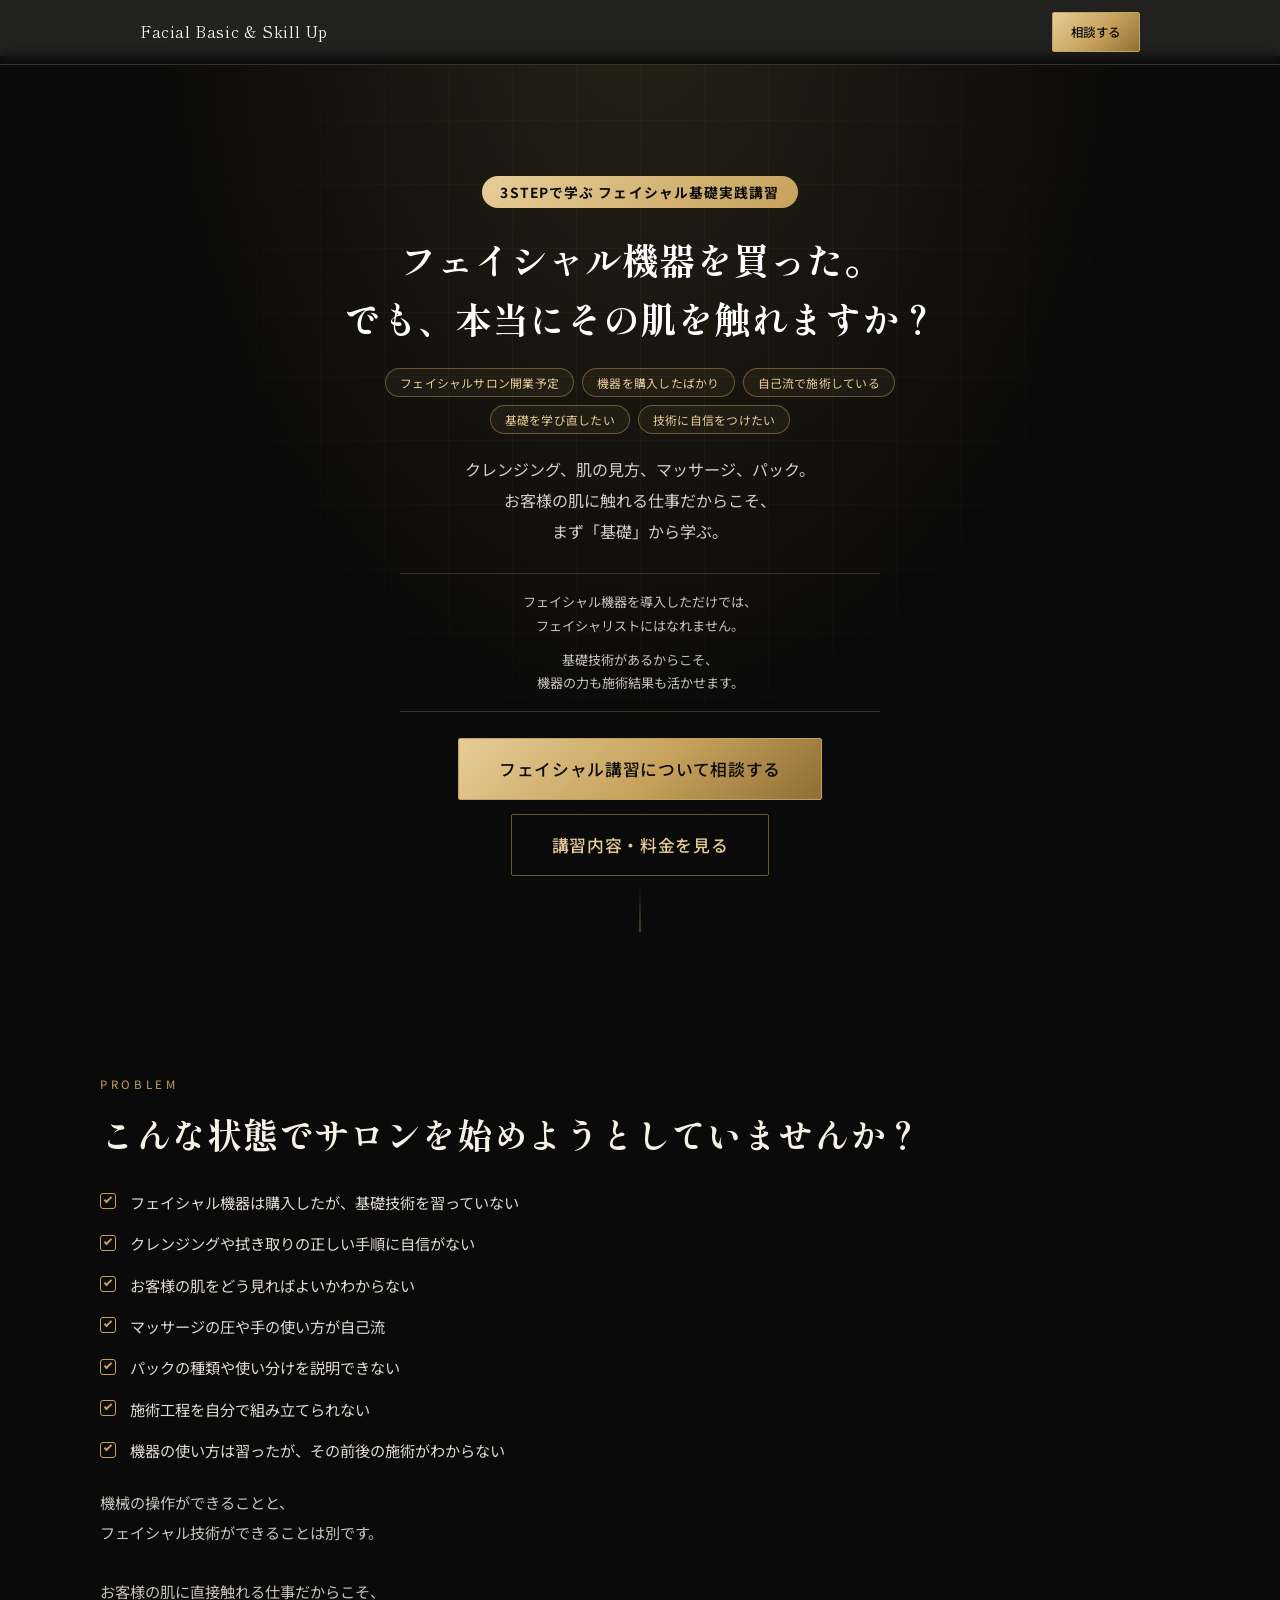
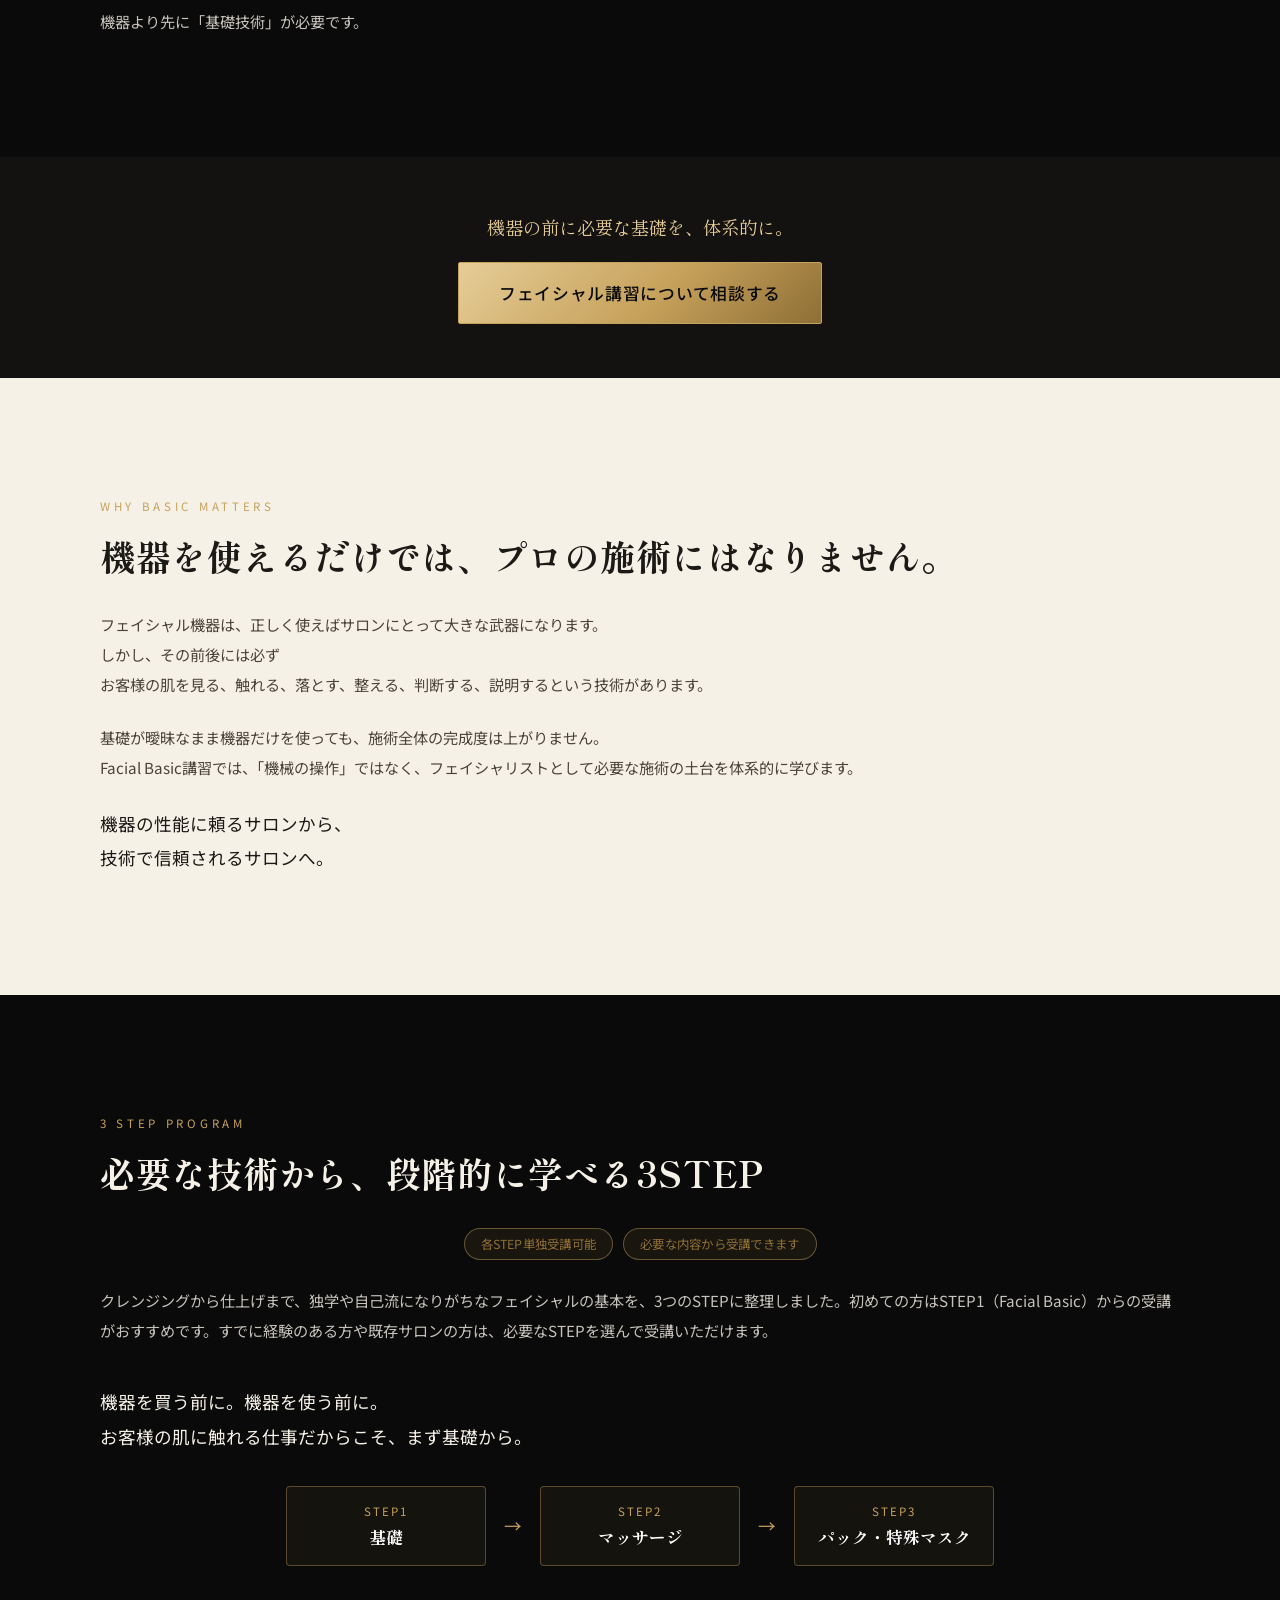
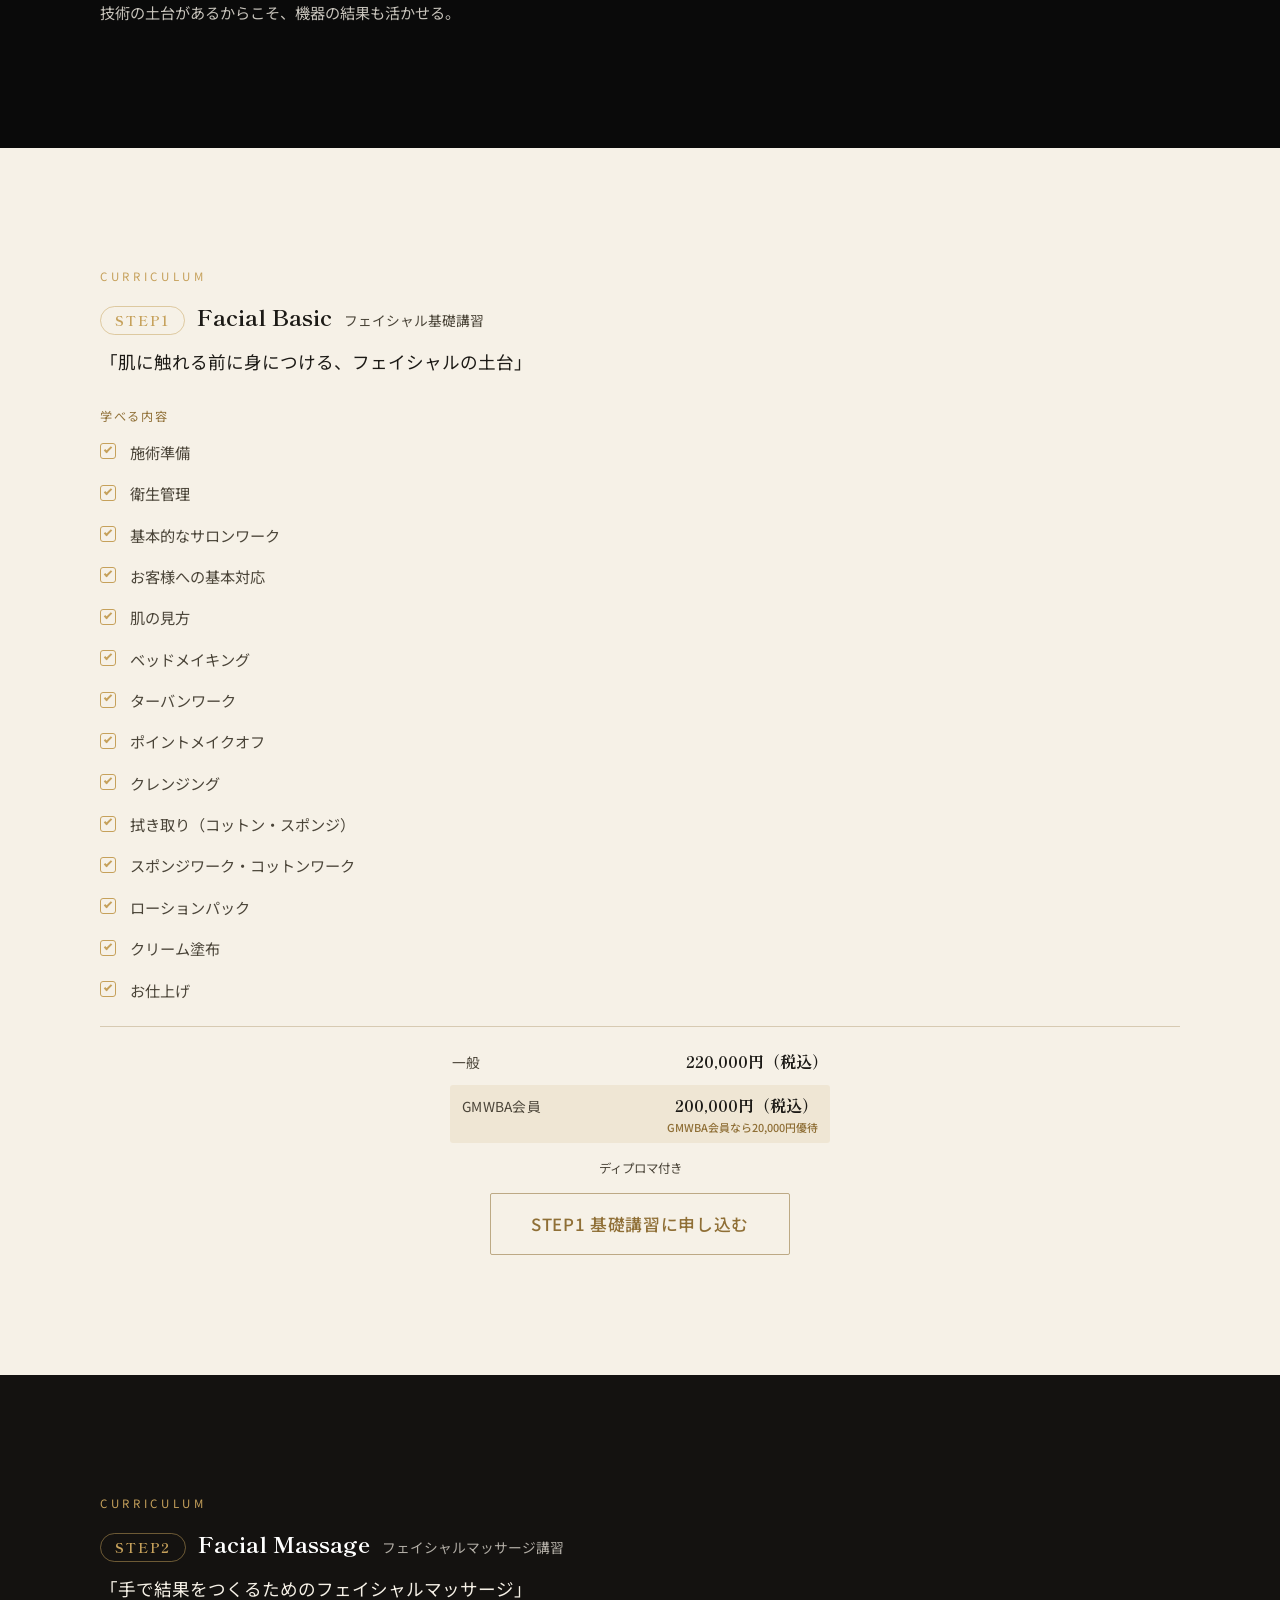
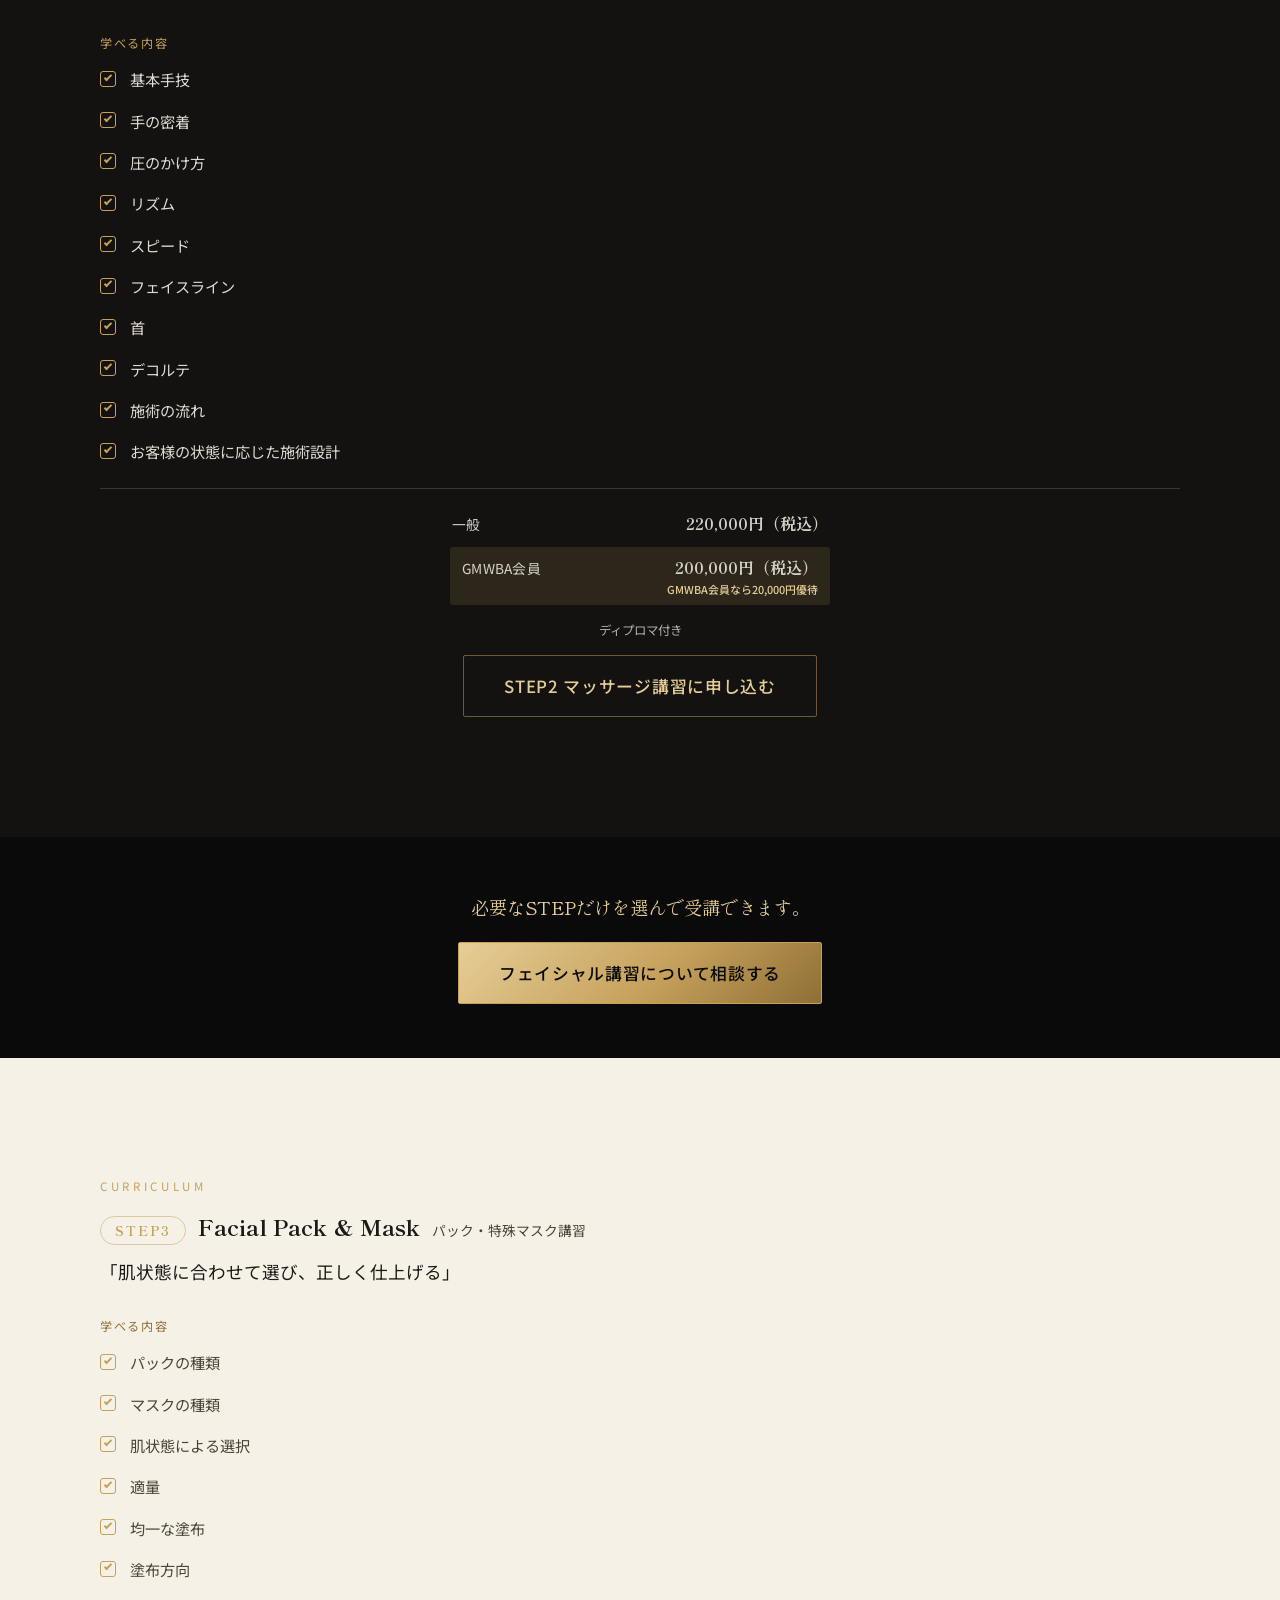
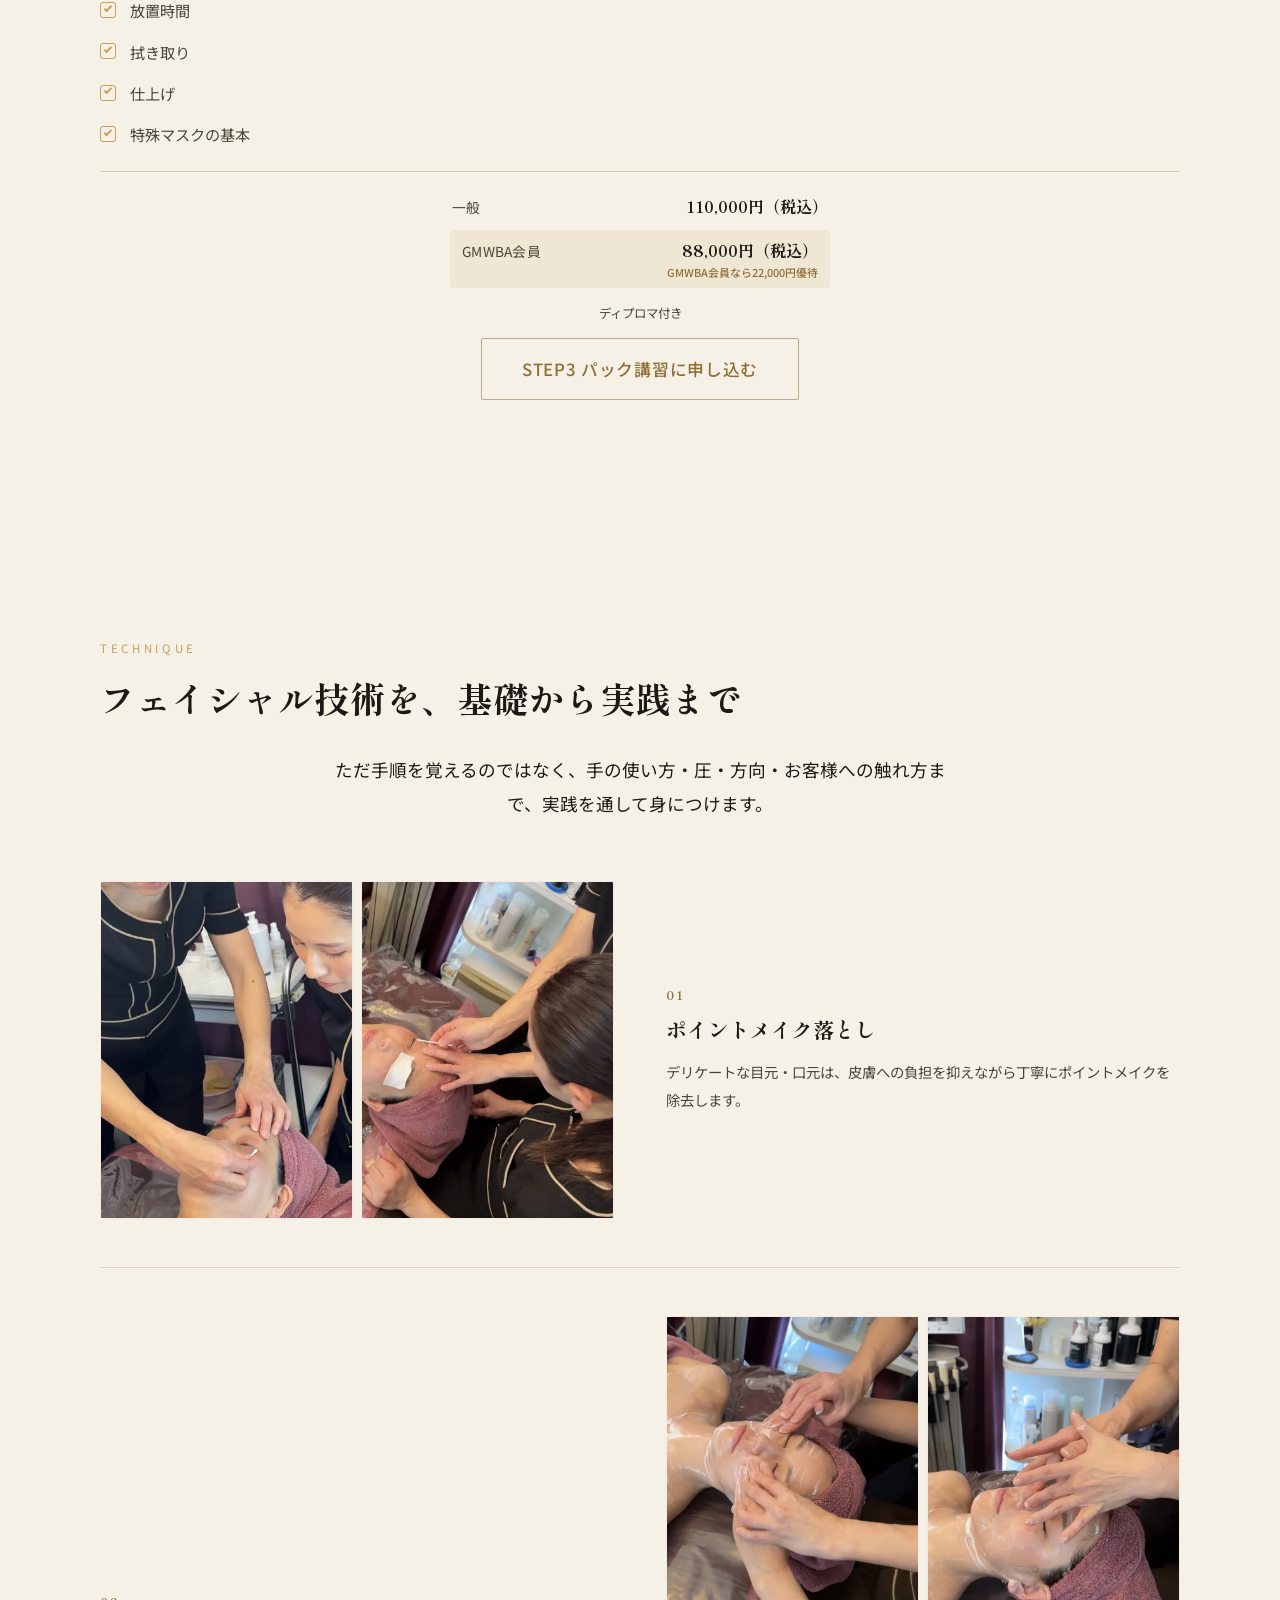
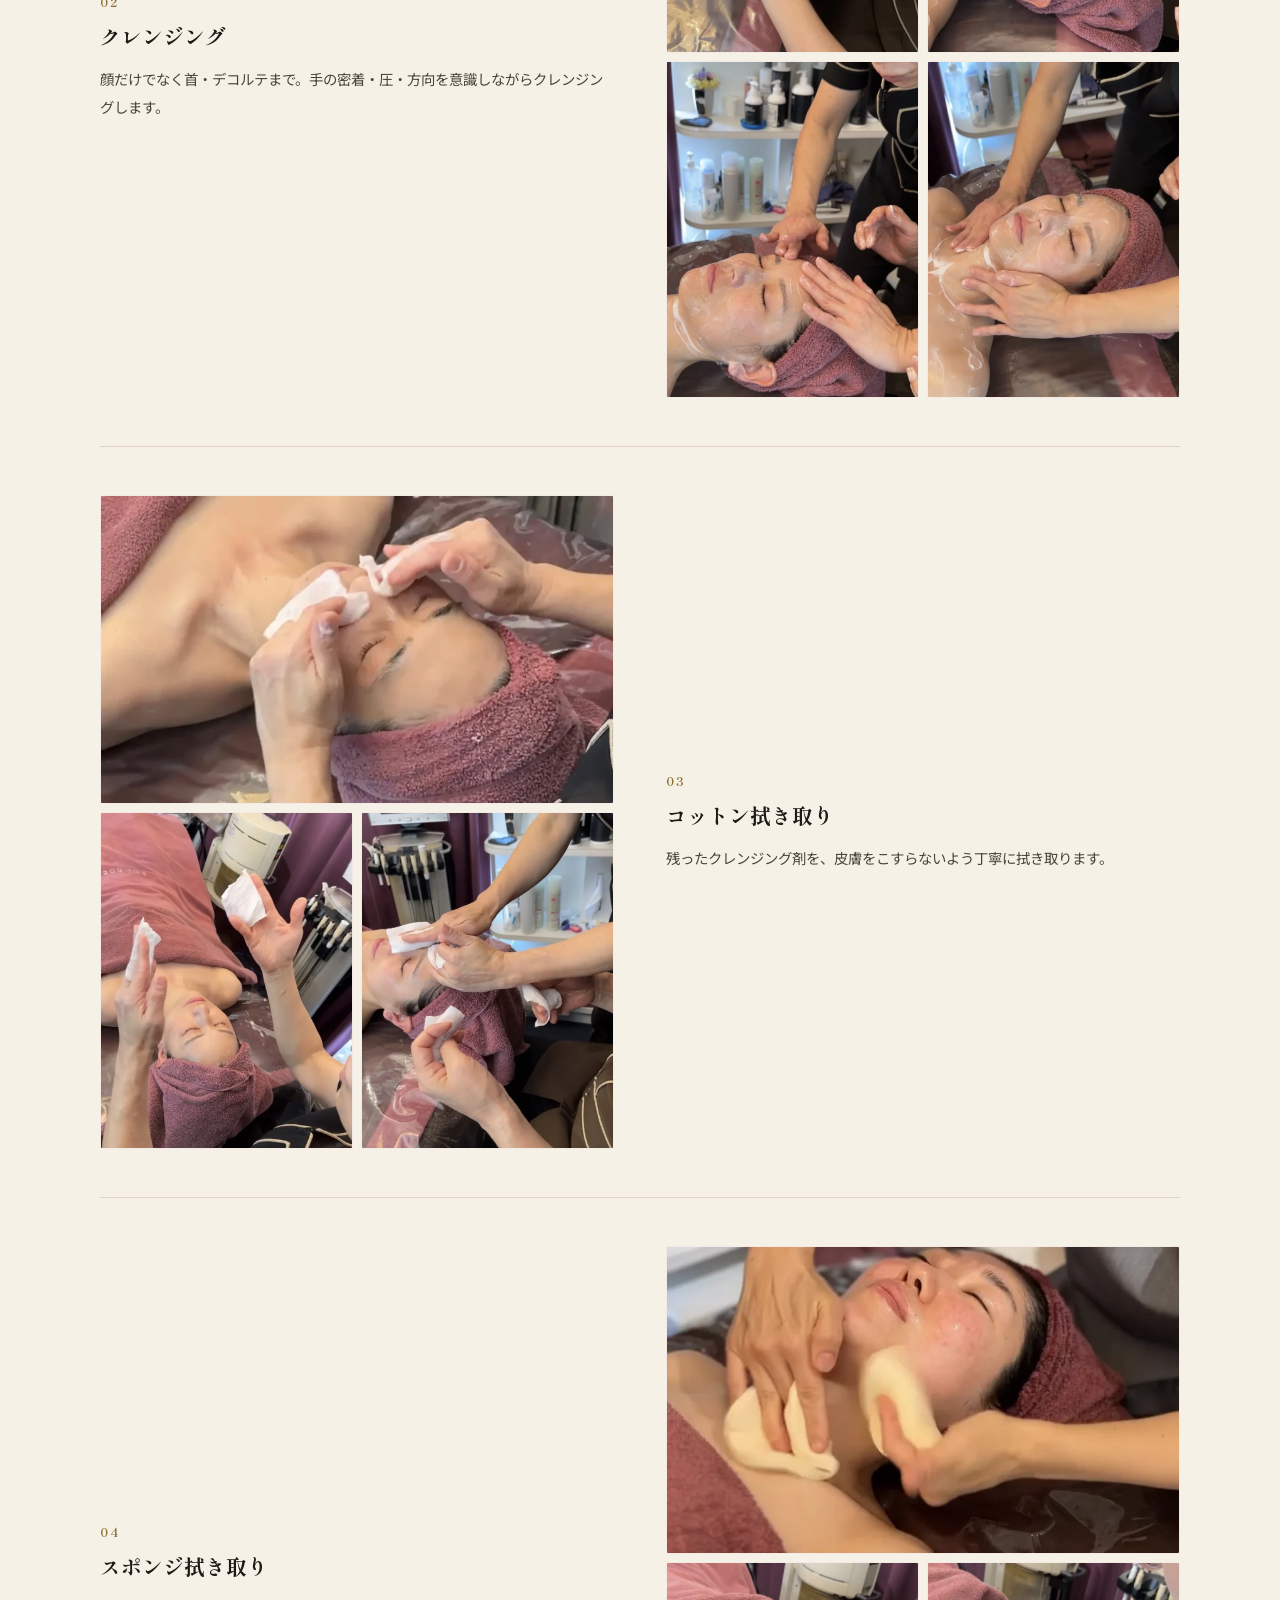
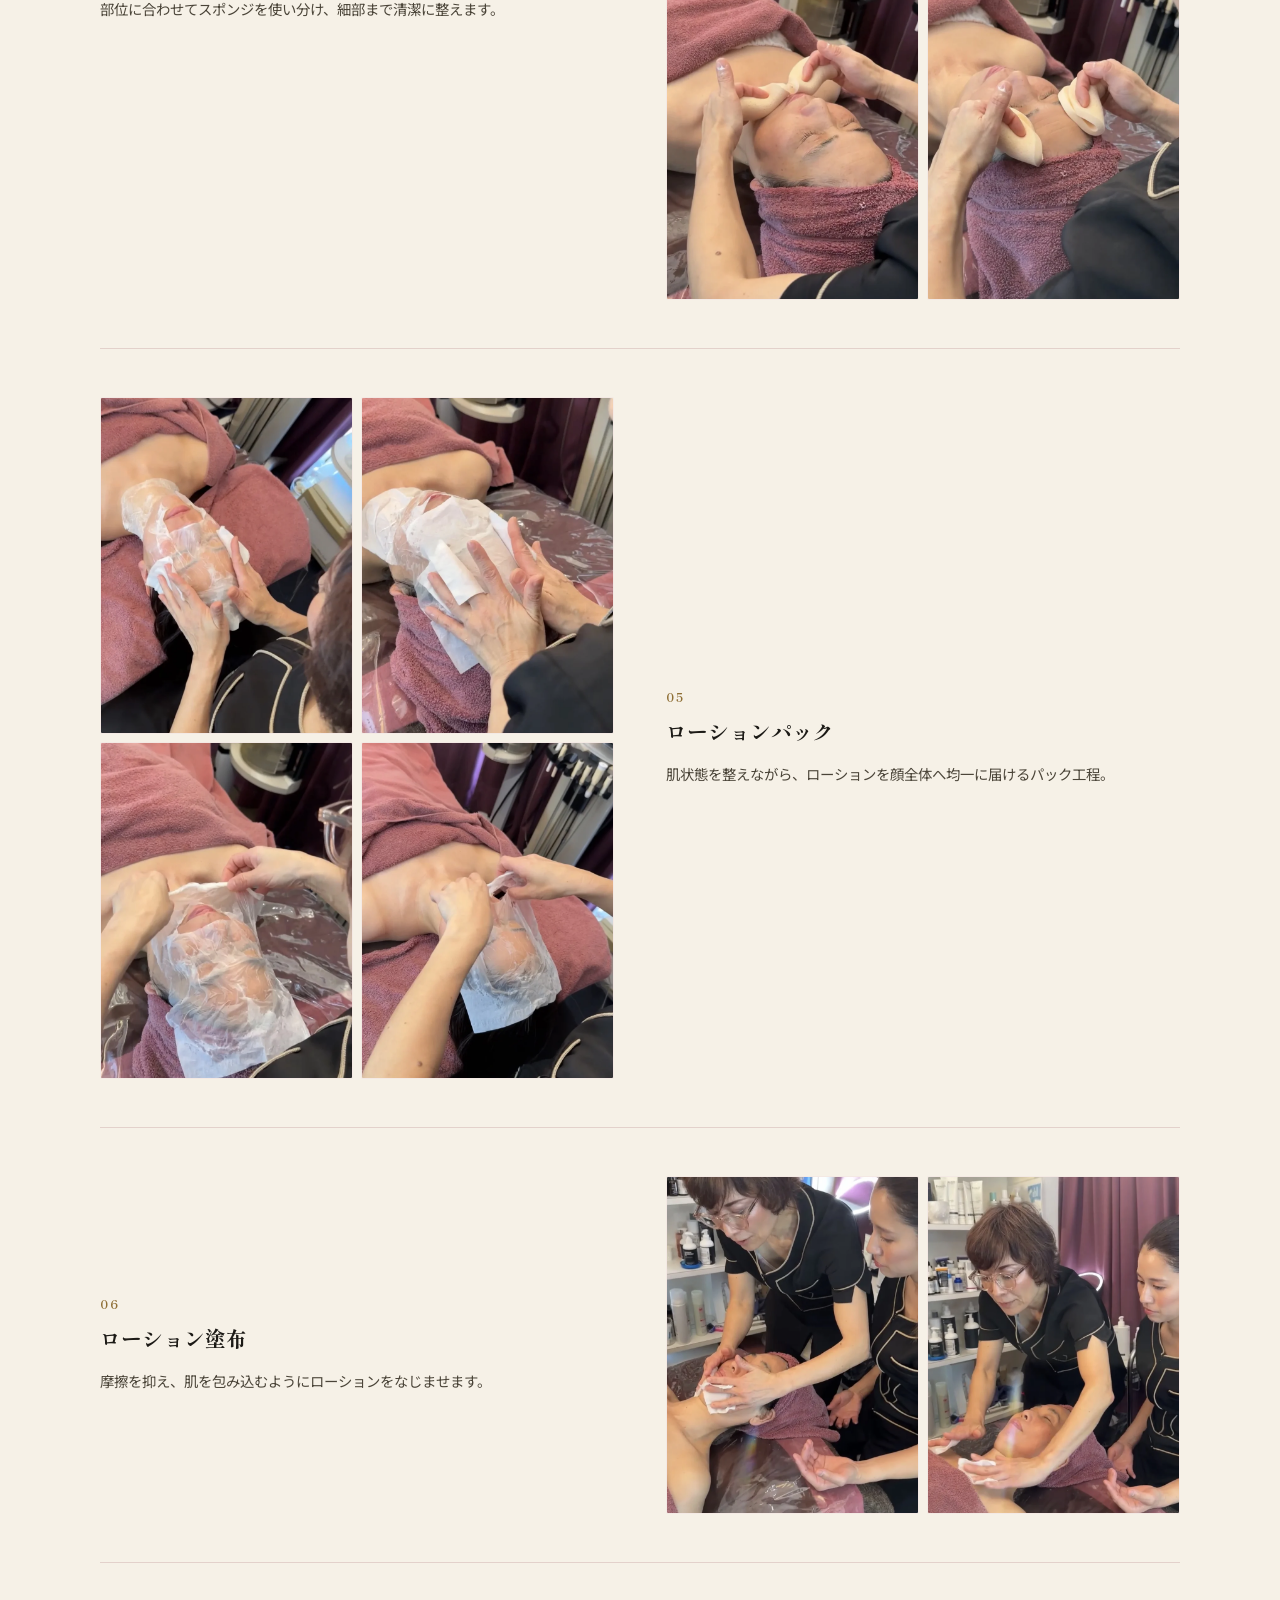
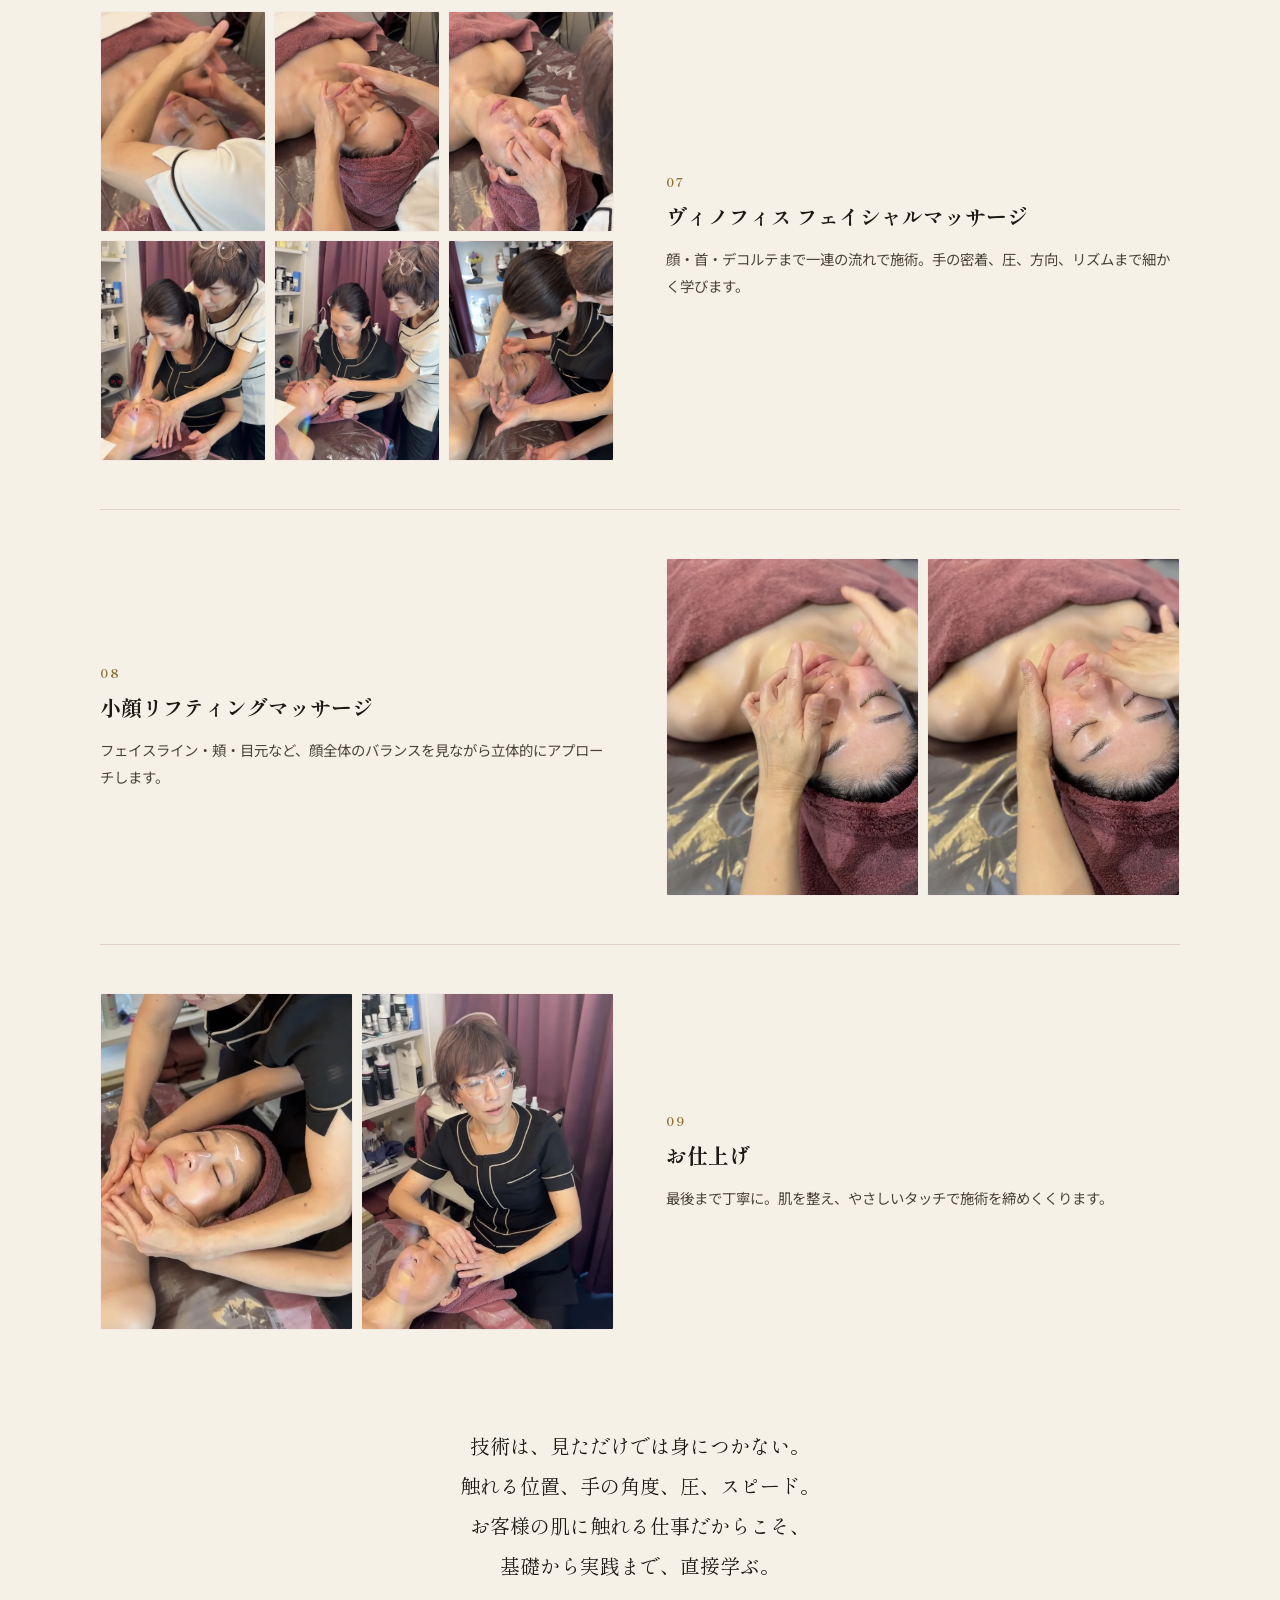
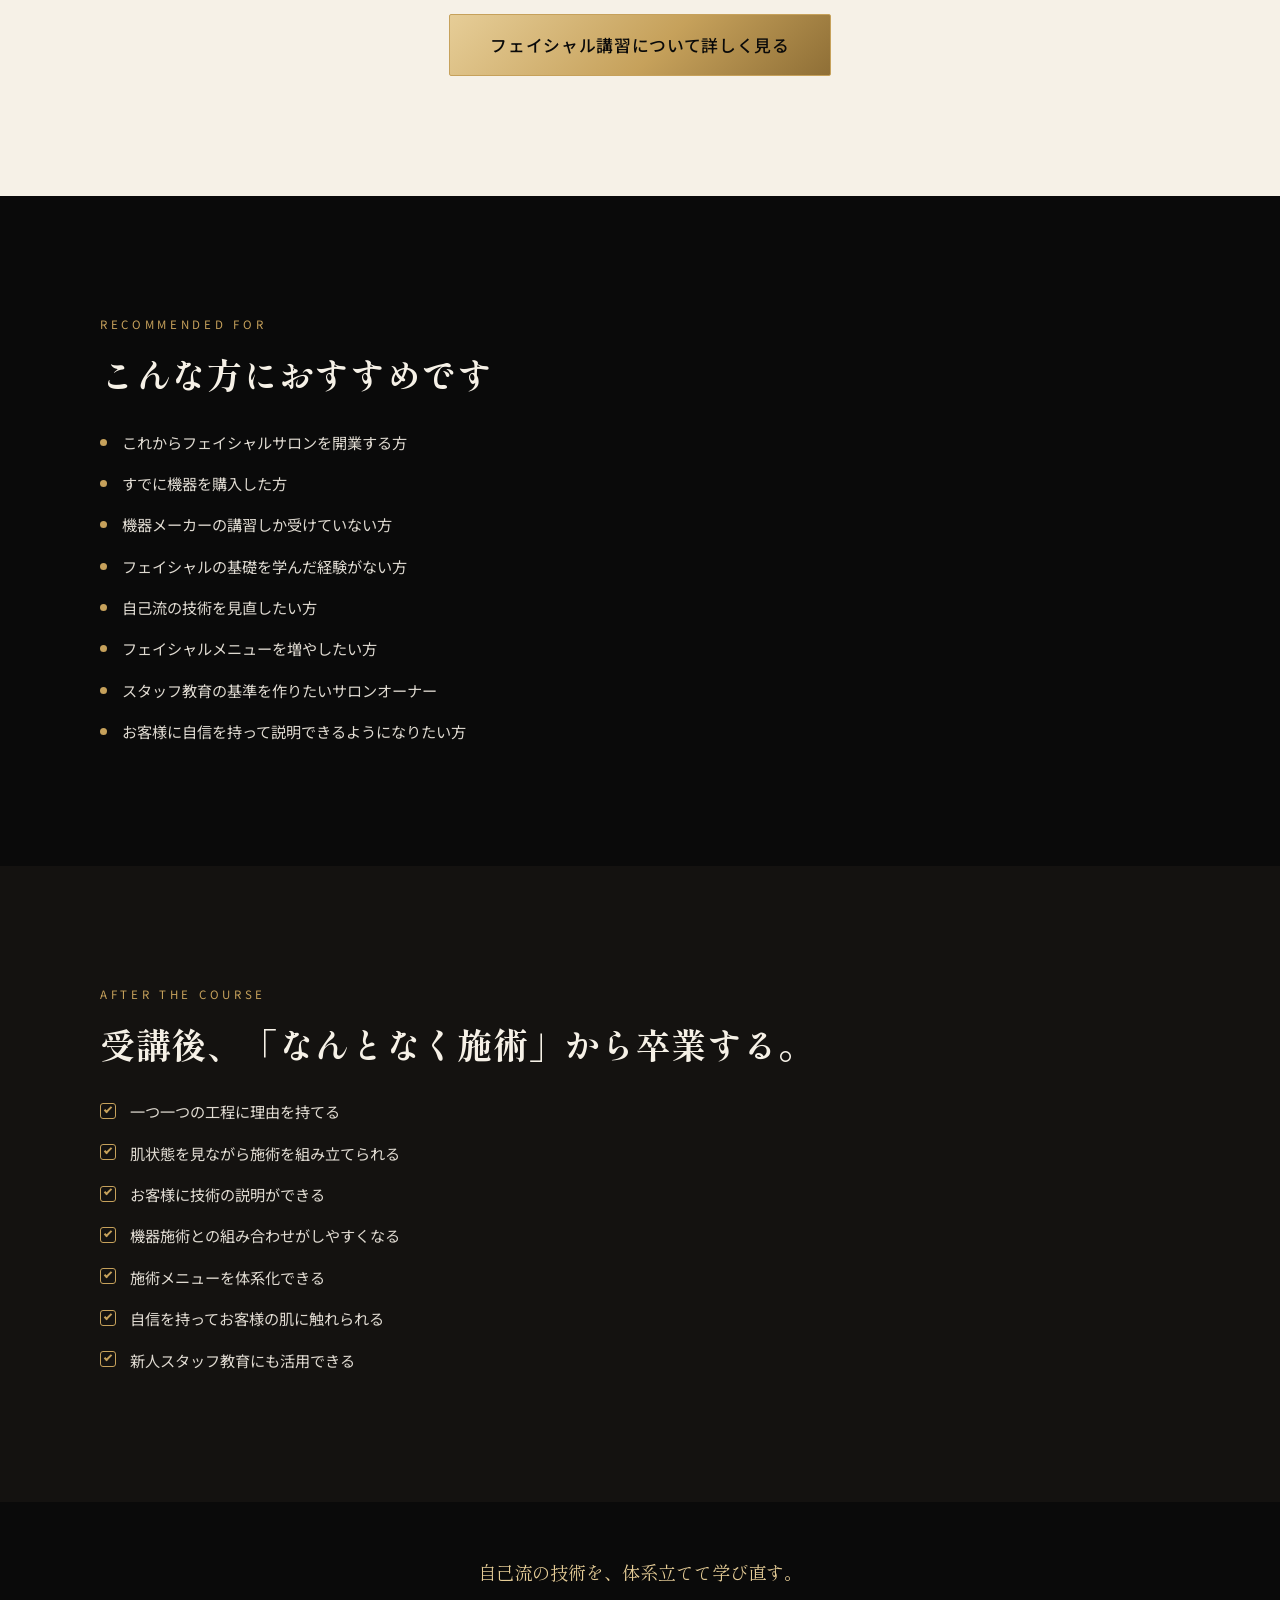
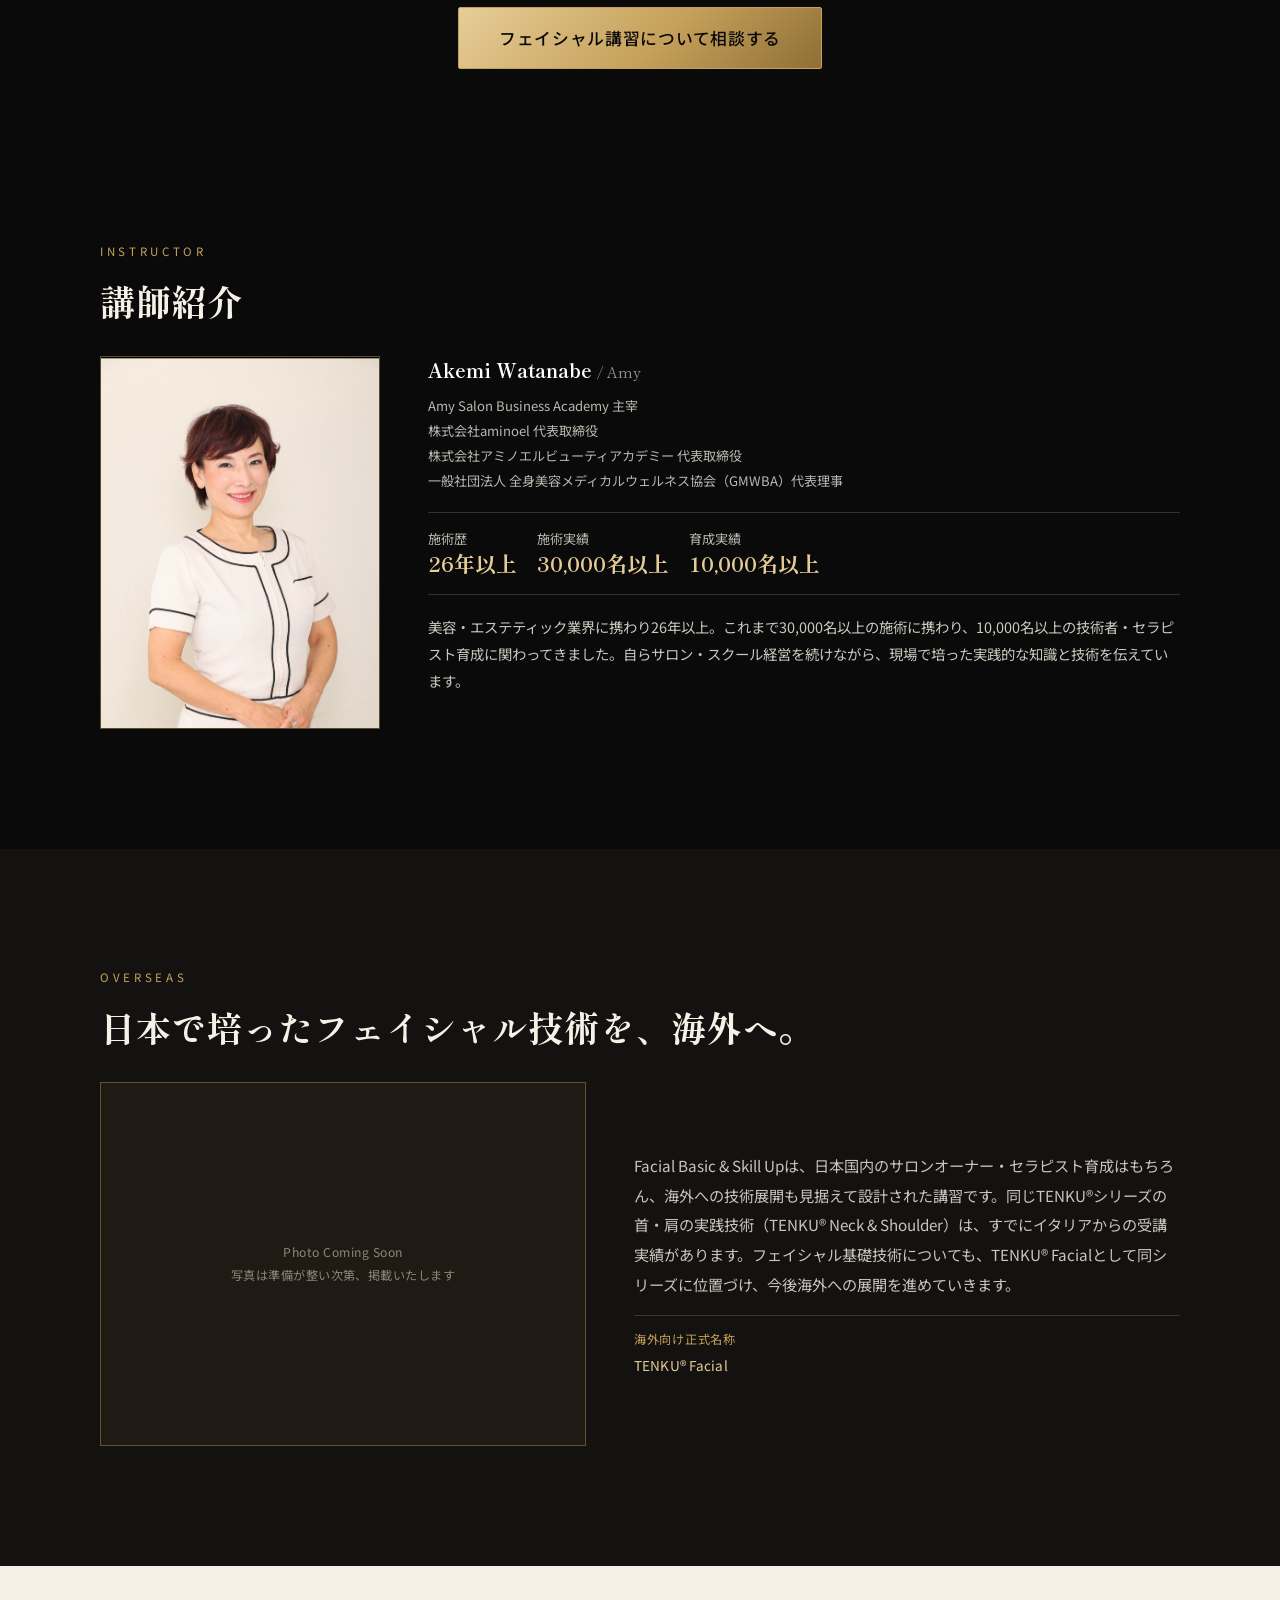
==== index.html @ 9b06c3f6 "「09 お仕上げ」の画像2枚を差し替え - 左画像(01): IMG_1947.jpg（両手で頬を包み込む仕上げの手技） - 右画像(02): IMG_1958 2.jpg（講師が仕上げの手技を説明し" ====
<!DOCTYPE html>
<html lang="ja">
<head>
<meta charset="UTF-8">
<meta name="viewport" content="width=device-width, initial-scale=1.0">
<title>Facial Basic & Skill Up｜フェイシャル基礎・スキルアップ講習</title>
<meta name="description" content="フェイシャル機器を買った。でも、本当にその肌を触れますか？クレンジング・肌の見方・マッサージ・パックなど、フェイシャル施術の基礎をSTEP1〜STEP3で体系的に学ぶ実践講習です。">
<meta name="robots" content="index,follow">
<link rel="canonical" href="https://example.com/">

<link rel="icon" href="favicon.svg" type="image/svg+xml">

<link rel="preconnect" href="https://fonts.googleapis.com">
<link rel="preconnect" href="https://fonts.gstatic.com" crossorigin>
<link href="https://fonts.googleapis.com/css2?family=Shippori+Mincho:wght@500;700&family=Noto+Sans+JP:wght@300;400;500;700&display=swap" rel="stylesheet">

<link rel="stylesheet" href="css/style.css">
</head>
<body>

<a class="skip-link" href="#main">本文へスキップ</a>

<header class="site-header" id="site-header">
  <div class="site-header__inner">
    <a href="#top" class="site-header__logo">Facial Basic &amp; Skill Up</a>
    <a href="#" class="btn btn--small btn--gold js-cta-consult site-header__cta">相談する</a>
  </div>
</header>

<main id="main">

  <!-- 1. ファーストビュー -->
  <section class="hero" id="top" aria-label="ファーストビュー">
    <div class="hero__inner">
      <p class="hero__badge">3STEPで学ぶ フェイシャル基礎実践講習</p>

      <h1 class="hero__title">
        フェイシャル機器を買った。<br>
        でも、本当にその肌を触れますか？
      </h1>

      <div class="hero__tags" aria-label="対象">
        <span class="hero__tag">フェイシャルサロン開業予定</span>
        <span class="hero__tag">機器を購入したばかり</span>
        <span class="hero__tag">自己流で施術している</span>
        <span class="hero__tag">基礎を学び直したい</span>
        <span class="hero__tag">技術に自信をつけたい</span>
      </div>

      <p class="hero__lead">
        クレンジング、肌の見方、マッサージ、パック。<br>
        お客様の肌に触れる仕事だからこそ、<br>
        まず「基礎」から学ぶ。
      </p>

      <div class="hero__supplement">
        <p>フェイシャル機器を導入しただけでは、<br>フェイシャリストにはなれません。</p>
        <p>基礎技術があるからこそ、<br>機器の力も施術結果も活かせます。</p>
      </div>

      <div class="hero__cta-group">
        <a href="#" class="btn btn--gold btn--large js-cta-consult">フェイシャル講習について相談する</a>
        <a href="#about-title" class="btn btn--outline-ivory btn--large">講習内容・料金を見る</a>
      </div>
    </div>
    <div class="hero__scroll" aria-hidden="true"></div>
  </section>

  <!-- 2. こんなお悩みありませんか？ -->
  <section class="section section--dark" aria-labelledby="problem-title">
    <div class="section__inner">
      <p class="section__eyebrow">PROBLEM</p>
      <h2 class="section__title" id="problem-title">こんな状態で<br class="sp-only">サロンを始めようとしていませんか？</h2>
      <ul class="check-list">
        <li>フェイシャル機器は購入したが、基礎技術を習っていない</li>
        <li>クレンジングや拭き取りの正しい手順に自信がない</li>
        <li>お客様の肌をどう見ればよいかわからない</li>
        <li>マッサージの圧や手の使い方が自己流</li>
        <li>パックの種類や使い分けを説明できない</li>
        <li>施術工程を自分で組み立てられない</li>
        <li>機器の使い方は習ったが、その前後の施術がわからない</li>
      </ul>
      <p class="section__text" style="margin:24px 0 0;">
        機械の操作ができることと、<br>
        フェイシャル技術ができることは別です。<br><br>
        お客様の肌に直接触れる仕事だからこそ、<br>
        機器より先に「基礎技術」が必要です。
      </p>
    </div>
  </section>

  <!-- 中間CTA A -->
  <section class="section section--dark-2 section--compact" aria-label="相談のご案内">
    <div class="section__inner mid-cta">
      <p class="mid-cta__lead">機器の前に必要な基礎を、体系的に。</p>
      <a href="#" class="btn btn--gold btn--large js-cta-consult">フェイシャル講習について相談する</a>
    </div>
  </section>

  <!-- 3. なぜ"機器だけ"では足りないのか -->
  <section class="section section--ivory" aria-labelledby="why-title">
    <div class="section__inner">
      <p class="section__eyebrow">WHY BASIC MATTERS</p>
      <h2 class="section__title" id="why-title">機器を使えるだけでは、<br class="sp-only">プロの施術にはなりません。</h2>
      <p class="section__text">
        フェイシャル機器は、正しく使えばサロンにとって大きな武器になります。<br>
        しかし、その前後には必ず<br>
        お客様の肌を見る、触れる、落とす、整える、判断する、説明するという技術があります。
      </p>
      <p class="section__text">
        基礎が曖昧なまま機器だけを使っても、施術全体の完成度は上がりません。<br>
        Facial Basic講習では、「機械の操作」ではなく、フェイシャリストとして必要な施術の土台を体系的に学びます。
      </p>
      <p class="section__lead" style="margin:24px 0 0;">
        機器の性能に頼るサロンから、<br>
        技術で信頼されるサロンへ。
      </p>
    </div>
  </section>

  <!-- 4. Facial Basic & Skill Upとは -->
  <section class="section section--dark" aria-labelledby="about-title">
    <div class="section__inner">
      <p class="section__eyebrow">3 STEP PROGRAM</p>
      <h2 class="section__title" id="about-title">必要な技術から、<br class="sp-only">段階的に学べる3STEP</h2>

      <div class="price-notice">
        <span class="price-notice__badge">各STEP単独受講可能</span>
        <span class="price-notice__badge">必要な内容から受講できます</span>
      </div>

      <p class="section__text">
        クレンジングから仕上げまで、独学や自己流になりがちなフェイシャルの基本を、3つのSTEPに整理しました。初めての方はSTEP1（Facial Basic）からの受講がおすすめです。すでに経験のある方や既存サロンの方は、必要なSTEPを選んで受講いただけます。
      </p>

      <p class="section__lead" style="margin-top:40px;">
        機器を買う前に。機器を使う前に。<br>
        お客様の肌に触れる仕事だからこそ、まず基礎から。
      </p>

      <div class="step-flow" aria-label="STEP1からSTEP3までの流れ">
        <div class="step-flow__node">
          <span class="step-flow__num">STEP1</span>
          <span class="step-flow__label">基礎</span>
        </div>
        <span class="step-flow__arrow" aria-hidden="true"></span>
        <div class="step-flow__node">
          <span class="step-flow__num">STEP2</span>
          <span class="step-flow__label">マッサージ</span>
        </div>
        <span class="step-flow__arrow" aria-hidden="true"></span>
        <div class="step-flow__node">
          <span class="step-flow__num">STEP3</span>
          <span class="step-flow__label">パック・特殊マスク</span>
        </div>
      </div>

      <p class="section__text" style="margin:0;">
        技術の土台があるからこそ、機器の結果も活かせる。
      </p>
    </div>
  </section>

  <!-- 5. STEP1 基礎講習 -->
  <section class="section section--ivory" aria-labelledby="step1-title">
    <div class="section__inner">
      <p class="section__eyebrow">CURRICULUM</p>
      <div class="step-head">
        <span class="step-head__num">STEP1</span>
        <span class="step-head__name-en" id="step1-title" style="color:var(--color-ink);">Facial Basic</span>
        <span class="step-head__name-ja" style="color:var(--color-ink-soft);">フェイシャル基礎講習</span>
      </div>
      <p class="section__lead">「肌に触れる前に身につける、フェイシャルの土台」</p>

      <div class="step-outcomes">
        <p class="step-outcomes__label">学べる内容</p>
        <ul class="check-list" style="color:var(--color-ink-soft);">
          <li>施術準備</li>
          <li>衛生管理</li>
          <li>基本的なサロンワーク</li>
          <li>お客様への基本対応</li>
          <li>肌の見方</li>
          <li>ベッドメイキング</li>
          <li>ターバンワーク</li>
          <li>ポイントメイクオフ</li>
          <li>クレンジング</li>
          <li>拭き取り（コットン・スポンジ）</li>
          <li>スポンジワーク・コットンワーク</li>
          <li>ローションパック</li>
          <li>クリーム塗布</li>
          <li>お仕上げ</li>
        </ul>
      </div>

      <div class="step-note">
        <div class="step-note__price-block">
          <div class="step-note__price-row">
            <span class="step-note__price-label">一般</span>
            <span class="step-note__price-value">220,000円（税込）</span>
          </div>
          <div class="step-note__price-row step-note__price-row--highlight">
            <span class="step-note__price-label">GMWBA会員</span>
            <span class="step-note__price-value">200,000円（税込）<span class="step-note__price-diff">GMWBA会員なら20,000円優待</span></span>
          </div>
        </div>
        <p class="step-note__meta">ディプロマ付き</p>
        <a href="#" class="btn btn--outline-gold btn--large js-cta-step1">STEP1 基礎講習に申し込む</a>
      </div>
    </div>
  </section>

  <!-- 6. STEP2 フェイシャルマッサージ -->
  <section class="section section--dark-2" aria-labelledby="step2-title">
    <div class="section__inner">
      <p class="section__eyebrow">CURRICULUM</p>
      <div class="step-head">
        <span class="step-head__num">STEP2</span>
        <span class="step-head__name-en" id="step2-title">Facial Massage</span>
        <span class="step-head__name-ja">フェイシャルマッサージ講習</span>
      </div>
      <p class="section__lead">「手で結果をつくるためのフェイシャルマッサージ」</p>

      <div class="step-outcomes">
        <p class="step-outcomes__label">学べる内容</p>
        <ul class="check-list">
          <li>基本手技</li>
          <li>手の密着</li>
          <li>圧のかけ方</li>
          <li>リズム</li>
          <li>スピード</li>
          <li>フェイスライン</li>
          <li>首</li>
          <li>デコルテ</li>
          <li>施術の流れ</li>
          <li>お客様の状態に応じた施術設計</li>
        </ul>
      </div>

      <div class="step-note">
        <div class="step-note__price-block">
          <div class="step-note__price-row">
            <span class="step-note__price-label">一般</span>
            <span class="step-note__price-value">220,000円（税込）</span>
          </div>
          <div class="step-note__price-row step-note__price-row--highlight">
            <span class="step-note__price-label">GMWBA会員</span>
            <span class="step-note__price-value">200,000円（税込）<span class="step-note__price-diff">GMWBA会員なら20,000円優待</span></span>
          </div>
        </div>
        <p class="step-note__meta">ディプロマ付き</p>
        <a href="#" class="btn btn--outline-ivory btn--large js-cta-step2">STEP2 マッサージ講習に申し込む</a>
      </div>
    </div>
  </section>

  <!-- 中間CTA B -->
  <section class="section section--dark section--compact" aria-label="相談のご案内">
    <div class="section__inner mid-cta">
      <p class="mid-cta__lead">必要なSTEPだけを選んで受講できます。</p>
      <a href="#" class="btn btn--gold btn--large js-cta-consult">フェイシャル講習について相談する</a>
    </div>
  </section>

  <!-- 7. STEP3 パック・特殊マスク -->
  <section class="section section--ivory" aria-labelledby="step3-title">
    <div class="section__inner">
      <p class="section__eyebrow">CURRICULUM</p>
      <div class="step-head">
        <span class="step-head__num">STEP3</span>
        <span class="step-head__name-en" id="step3-title" style="color:var(--color-ink);">Facial Pack &amp; Mask</span>
        <span class="step-head__name-ja" style="color:var(--color-ink-soft);">パック・特殊マスク講習</span>
      </div>
      <p class="section__lead">「肌状態に合わせて選び、正しく仕上げる」</p>

      <div class="step-outcomes">
        <p class="step-outcomes__label">学べる内容</p>
        <ul class="check-list" style="color:var(--color-ink-soft);">
          <li>パックの種類</li>
          <li>マスクの種類</li>
          <li>肌状態による選択</li>
          <li>適量</li>
          <li>均一な塗布</li>
          <li>塗布方向</li>
          <li>放置時間</li>
          <li>拭き取り</li>
          <li>仕上げ</li>
          <li>特殊マスクの基本</li>
        </ul>
      </div>

      <div class="step-note">
        <div class="step-note__price-block">
          <div class="step-note__price-row">
            <span class="step-note__price-label">一般</span>
            <span class="step-note__price-value">110,000円（税込）</span>
          </div>
          <div class="step-note__price-row step-note__price-row--highlight">
            <span class="step-note__price-label">GMWBA会員</span>
            <span class="step-note__price-value">88,000円（税込）<span class="step-note__price-diff">GMWBA会員なら22,000円優待</span></span>
          </div>
        </div>
        <p class="step-note__meta">ディプロマ付き</p>
        <a href="#" class="btn btn--outline-gold btn--large js-cta-step3">STEP3 パック講習に申し込む</a>
      </div>
    </div>
  </section>

  <!-- 施術工程・技術内容 -->
  <section class="section section--ivory process-section" aria-labelledby="process-title">
    <div class="section__inner">
      <p class="section__eyebrow">TECHNIQUE</p>
      <h2 class="section__title" id="process-title">フェイシャル技術を、<br class="sp-only">基礎から実践まで</h2>
      <p class="section__lead process-lead-copy">
        ただ手順を覚えるのではなく、手の使い方・圧・方向・お客様への触れ方まで、実践を通して身につけます。
      </p>

      <div class="process-list">

        <!-- 01 ポイントメイク落とし -->
        <article class="process-step">
          <div class="process-step__media">
            <div class="process-gallery process-gallery--pair">
              <img src="assets/facial/process/facial-01-point-makeup-01.webp" alt="講師が綿棒で目元のポイントメイクを落とす様子を受講生が見学するフェイシャル実技指導" loading="lazy">
              <img src="assets/facial/process/facial-01-point-makeup-02.webp" alt="綿棒でアイメイクを落とすポイントメイクオフの実技" loading="lazy">
            </div>
          </div>
          <div class="process-step__text">
            <p class="process-step__num">01</p>
            <h3 class="process-step__title">ポイントメイク落とし</h3>
            <p class="process-step__desc">デリケートな目元・口元は、皮膚への負担を抑えながら丁寧にポイントメイクを除去します。</p>
          </div>
        </article>

        <!-- 02 クレンジング -->
        <article class="process-step">
          <div class="process-step__media">
            <div class="process-gallery process-gallery--quad">
              <img src="assets/facial/process/facial-02-cleansing-01.webp" alt="クレンジング剤を顔全体になじませる実技の様子" loading="lazy">
              <img src="assets/facial/process/facial-02-cleansing-02.webp" alt="両手で顔を包み込むように行うクレンジングの基本手技" loading="lazy">
              <img src="assets/facial/process/facial-02-cleansing-03.webp" alt="講師がクレンジングの手の動きを指導する様子" loading="lazy">
              <img src="assets/facial/process/facial-02-cleansing-04.webp" alt="クレンジングで肌全体をなじませる実技" loading="lazy">
            </div>
          </div>
          <div class="process-step__text">
            <p class="process-step__num">02</p>
            <h3 class="process-step__title">クレンジング</h3>
            <p class="process-step__desc">顔だけでなく首・デコルテまで。手の密着・圧・方向を意識しながらクレンジングします。</p>
          </div>
        </article>

        <!-- 03 コットン拭き取り -->
        <article class="process-step">
          <div class="process-step__media">
            <div class="process-gallery process-gallery--main">
              <img src="assets/facial/process/facial-03-cotton-wipe-01.webp" alt="コットンで額から鼻筋にかけてクレンジング剤を拭き取る実技" loading="lazy">
              <img src="assets/facial/process/facial-03-cotton-wipe-02.webp" alt="コットンで顔を拭き取るフェイシャル実技" loading="lazy">
              <img src="assets/facial/process/facial-03-cotton-wipe-03.webp" alt="額から鼻筋にかけてコットンで拭き取る様子" loading="lazy">
            </div>
          </div>
          <div class="process-step__text">
            <p class="process-step__num">03</p>
            <h3 class="process-step__title">コットン拭き取り</h3>
            <p class="process-step__desc">残ったクレンジング剤を、皮膚をこすらないよう丁寧に拭き取ります。</p>
          </div>
        </article>

        <!-- 04 スポンジ拭き取り -->
        <article class="process-step">
          <div class="process-step__media">
            <div class="process-gallery process-gallery--main">
              <img src="assets/facial/process/facial-04-sponge-wipe-01.webp" alt="フェイシャルスポンジで首元まで拭き取る実技" loading="lazy">
              <img src="assets/facial/process/facial-04-sponge-wipe-02.webp" alt="フェイシャルスポンジで肌を拭き取る実技講習" loading="lazy">
              <img src="assets/facial/process/facial-04-sponge-wipe-03.webp" alt="両手でスポンジを使い分ける拭き取りの手技" loading="lazy">
            </div>
          </div>
          <div class="process-step__text">
            <p class="process-step__num">04</p>
            <h3 class="process-step__title">スポンジ拭き取り</h3>
            <p class="process-step__desc">部位に合わせてスポンジを使い分け、細部まで清潔に整えます。</p>
          </div>
        </article>

        <!-- 05 ローションパック -->
        <article class="process-step">
          <div class="process-step__media">
            <div class="process-gallery process-gallery--quad">
              <img src="assets/facial/process/facial-05-lotion-pack-01.webp" alt="ローションパックを顔全体に密着させる工程" loading="lazy">
              <img src="assets/facial/process/facial-05-lotion-pack-02.webp" alt="ローションパックの密着を確認する実技" loading="lazy">
              <img src="assets/facial/process/facial-05-lotion-pack-03.webp" alt="ローションパックのシートを広げる工程" loading="lazy">
              <img src="assets/facial/process/facial-05-lotion-pack-04.webp" alt="ローションパックのシートを顔に被せて固定する工程" loading="lazy">
            </div>
          </div>
          <div class="process-step__text">
            <p class="process-step__num">05</p>
            <h3 class="process-step__title">ローションパック</h3>
            <p class="process-step__desc">肌状態を整えながら、ローションを顔全体へ均一に届けるパック工程。</p>
          </div>
        </article>

        <!-- 06 ローション塗布 -->
        <article class="process-step">
          <div class="process-step__media">
            <div class="process-gallery process-gallery--pair">
              <img src="assets/facial/process/facial-06-lotion-application-01.webp" alt="講師がコットンでローションを顔全体に塗布する実技指導" loading="lazy">
              <img src="assets/facial/process/facial-06-lotion-application-02.webp" alt="ローションを顔になじませる塗布の手技" loading="lazy">
            </div>
          </div>
          <div class="process-step__text">
            <p class="process-step__num">06</p>
            <h3 class="process-step__title">ローション塗布</h3>
            <p class="process-step__desc">摩擦を抑え、肌を包み込むようにローションをなじませます。</p>
          </div>
        </article>

        <!-- 07 ヴィノフィス フェイシャルマッサージ -->
        <article class="process-step">
          <div class="process-step__media">
            <div class="process-gallery process-gallery--wide">
              <img src="assets/facial/process/facial-07-vinophis-massage-01.webp" alt="目元から眉間にかけてヴィノフィスマッサージを施術する様子" loading="lazy" style="object-position:center 40%;">
              <img src="assets/facial/process/facial-07-vinophis-massage-02.webp" alt="両手で顔全体を包み込むヴィノフィスフェイシャルマッサージ" loading="lazy">
              <img src="assets/facial/process/facial-07-vinophis-massage-03.webp" alt="講師が目元・頬のマッサージ手技を施術する様子" loading="lazy">
              <img src="assets/facial/process/facial-07-vinophis-massage-04.webp" alt="講師が受講生の手を額に添えて手技を直接指導する場面" loading="lazy" style="object-position:center 30%;">
              <img src="assets/facial/process/facial-07-vinophis-massage-05.webp" alt="講師が受講生の手の圧のかけ方を指導する実技" loading="lazy" style="object-position:center 30%;">
              <img src="assets/facial/process/facial-07-vinophis-massage-06.webp" alt="講師が受講生の手の位置を細かく修正する指導風景" loading="lazy" style="object-position:center 75%;">
            </div>
          </div>
          <div class="process-step__text">
            <p class="process-step__num">07</p>
            <h3 class="process-step__title">ヴィノフィス フェイシャルマッサージ</h3>
            <p class="process-step__desc">顔・首・デコルテまで一連の流れで施術。手の密着、圧、方向、リズムまで細かく学びます。</p>
          </div>
        </article>

        <!-- 08 小顔リフティングマッサージ -->
        <article class="process-step">
          <div class="process-step__media">
            <div class="process-gallery process-gallery--pair">
              <img src="assets/facial/process/facial-08-lifting-massage-01.webp" alt="口元からフェイスラインへ引き上げる小顔リフティングマッサージ" loading="lazy">
              <img src="assets/facial/process/facial-08-lifting-massage-02.webp" alt="頬を手のひらで包み込み引き上げる小顔リフティングマッサージ" loading="lazy">
            </div>
          </div>
          <div class="process-step__text">
            <p class="process-step__num">08</p>
            <h3 class="process-step__title">小顔リフティングマッサージ</h3>
            <p class="process-step__desc">フェイスライン・頬・目元など、顔全体のバランスを見ながら立体的にアプローチします。</p>
          </div>
        </article>

        <!-- 09 お仕上げ -->
        <article class="process-step">
          <div class="process-step__media">
            <div class="process-gallery process-gallery--pair">
              <img src="assets/facial/process/facial-09-finishing-01.webp" alt="両手で頬を包み込み仕上げるフェイシャル施術" loading="lazy">
              <img src="assets/facial/process/facial-09-finishing-02.webp" alt="講師が仕上げの手技を説明しながら額を整える様子" loading="lazy" style="object-position:center 30%;">
            </div>
          </div>
          <div class="process-step__text">
            <p class="process-step__num">09</p>
            <h3 class="process-step__title">お仕上げ</h3>
            <p class="process-step__desc">最後まで丁寧に。肌を整え、やさしいタッチで施術を締めくくります。</p>
          </div>
        </article>

      </div>

      <div class="process-closing">
        <p class="process-closing__text">
          技術は、見ただけでは身につかない。<br>
          触れる位置、手の角度、圧、スピード。<br>
          お客様の肌に触れる仕事だからこそ、<br>
          基礎から実践まで、直接学ぶ。
        </p>
        <a href="#price-title" class="btn btn--gold btn--large">フェイシャル講習について詳しく見る</a>
      </div>
    </div>
  </section>

  <!-- 8. あなたに合った受講方法 -->
  <section class="section section--dark" aria-labelledby="choose-title">
    <div class="section__inner">
      <p class="section__eyebrow">RECOMMENDED FOR</p>
      <h2 class="section__title" id="choose-title">こんな方に<br class="sp-only">おすすめです</h2>
      <ul class="dot-list">
        <li>これからフェイシャルサロンを開業する方</li>
        <li>すでに機器を購入した方</li>
        <li>機器メーカーの講習しか受けていない方</li>
        <li>フェイシャルの基礎を学んだ経験がない方</li>
        <li>自己流の技術を見直したい方</li>
        <li>フェイシャルメニューを増やしたい方</li>
        <li>スタッフ教育の基準を作りたいサロンオーナー</li>
        <li>お客様に自信を持って説明できるようになりたい方</li>
      </ul>
    </div>
  </section>

  <!-- 9. 受講後にできるようになること -->
  <section class="section section--dark-2" aria-labelledby="benefit-title">
    <div class="section__inner">
      <p class="section__eyebrow">AFTER THE COURSE</p>
      <h2 class="section__title" id="benefit-title">受講後、<br class="sp-only">「なんとなく施術」から卒業する。</h2>
      <ul class="check-list">
        <li>一つ一つの工程に理由を持てる</li>
        <li>肌状態を見ながら施術を組み立てられる</li>
        <li>お客様に技術の説明ができる</li>
        <li>機器施術との組み合わせがしやすくなる</li>
        <li>施術メニューを体系化できる</li>
        <li>自信を持ってお客様の肌に触れられる</li>
        <li>新人スタッフ教育にも活用できる</li>
      </ul>
    </div>
  </section>

  <!-- 中間CTA C -->
  <section class="section section--dark section--compact" aria-label="相談のご案内">
    <div class="section__inner mid-cta">
      <p class="mid-cta__lead">自己流の技術を、体系立てて学び直す。</p>
      <a href="#" class="btn btn--gold btn--large js-cta-consult">フェイシャル講習について相談する</a>
    </div>
  </section>

  <!-- 10. 講師紹介 -->
  <section class="section section--dark" aria-labelledby="profile-title">
    <div class="section__inner">
      <p class="section__eyebrow">INSTRUCTOR</p>
      <h2 class="section__title" id="profile-title">講師紹介</h2>
      <div class="profile">
        <div class="profile__photo-frame">
          <img class="profile__photo" src="amy-profile.jpg" alt="Facial Basic &amp; Skill Up 講師 Akemi Watanabe（Amy）" loading="lazy">
        </div>
        <div>
          <p class="profile__name">Akemi Watanabe <span>/ Amy</span></p>
          <div class="profile__role">
            <p>Amy Salon Business Academy 主宰</p>
            <p>株式会社aminoel 代表取締役</p>
            <p>株式会社アミノエルビューティアカデミー 代表取締役</p>
            <p>一般社団法人 全身美容メディカルウェルネス協会（GMWBA）代表理事</p>
          </div>
          <div class="profile__stats">
            <div class="profile__stats-item">施術歴<span class="profile__stats-value">26年以上</span></div>
            <div class="profile__stats-item">施術実績<span class="profile__stats-value">30,000名以上</span></div>
            <div class="profile__stats-item">育成実績<span class="profile__stats-value">10,000名以上</span></div>
          </div>
          <p class="profile__text">
            美容・エステティック業界に携わり26年以上。これまで30,000名以上の施術に携わり、10,000名以上の技術者・セラピスト育成に関わってきました。自らサロン・スクール経営を続けながら、現場で培った実践的な知識と技術を伝えています。
          </p>
        </div>
      </div>
    </div>
  </section>

  <!-- 11. 海外展開・TENKU® Facial -->
  <section class="section section--dark-2" aria-labelledby="overseas-title">
    <div class="section__inner">
      <p class="section__eyebrow">OVERSEAS</p>
      <h2 class="section__title" id="overseas-title">日本で培ったフェイシャル技術を、<br class="sp-only">海外へ。</h2>
      <div class="overseas">
        <div class="overseas__photo-frame">
          <p class="overseas__photo-placeholder">Photo Coming Soon<br>写真は準備が整い次第、掲載いたします</p>
        </div>
        <div class="overseas__body">
          <p class="section__text">
            Facial Basic &amp; Skill Upは、日本国内のサロンオーナー・セラピスト育成はもちろん、海外への技術展開も見据えて設計された講習です。同じTENKU®シリーズの首・肩の実践技術（TENKU® Neck &amp; Shoulder）は、すでにイタリアからの受講実績があります。フェイシャル基礎技術についても、TENKU® Facialとして同シリーズに位置づけ、今後海外への展開を進めていきます。
          </p>
          <div class="overseas__note">
            <p class="overseas__note-label">海外向け正式名称</p>
            <p class="overseas__note-names">TENKU® Facial</p>
          </div>
        </div>
      </div>
    </div>
  </section>

  <!-- 12. 受講料 -->
  <section class="section section--ivory" aria-labelledby="price-title">
    <div class="section__inner">
      <p class="section__eyebrow">PRICE</p>
      <h2 class="section__title" id="price-title">受講料</h2>

      <div class="price-notice">
        <span class="price-notice__badge">各STEP単独受講可能</span>
        <span class="price-notice__badge">必要な内容から段階的に受講できます</span>
      </div>

      <div class="step-price-grid">
        <div class="step-price-card">
          <p class="step-price-card__step">STEP1</p>
          <p class="step-price-card__name">Facial Basic<span>フェイシャル基礎講習</span></p>
          <div class="step-price-card__prices">
            <div class="step-price-card__price-row">
              <span class="step-price-card__price-label">一般</span>
              <span class="step-price-card__price-value">220,000円</span>
            </div>
            <div class="step-price-card__price-row step-price-card__price-row--highlight">
              <span class="step-price-card__price-label">GMWBA会員</span>
              <span class="step-price-card__price-value">200,000円<span class="step-price-card__price-diff">20,000円優待</span></span>
            </div>
          </div>
          <p class="step-price-card__note">（税込）｜ディプロマ付き</p>
          <a href="#" class="btn btn--outline-gold btn--small js-cta-step1">STEP1を受講する</a>
        </div>

        <div class="step-price-card">
          <p class="step-price-card__step">STEP2</p>
          <p class="step-price-card__name">Facial Massage<span>フェイシャルマッサージ講習</span></p>
          <div class="step-price-card__prices">
            <div class="step-price-card__price-row">
              <span class="step-price-card__price-label">一般</span>
              <span class="step-price-card__price-value">220,000円</span>
            </div>
            <div class="step-price-card__price-row step-price-card__price-row--highlight">
              <span class="step-price-card__price-label">GMWBA会員</span>
              <span class="step-price-card__price-value">200,000円<span class="step-price-card__price-diff">20,000円優待</span></span>
            </div>
          </div>
          <p class="step-price-card__note">（税込）｜ディプロマ付き</p>
          <a href="#" class="btn btn--outline-gold btn--small js-cta-step2">STEP2を受講する</a>
        </div>

        <div class="step-price-card">
          <p class="step-price-card__step">STEP3</p>
          <p class="step-price-card__name">Facial Pack &amp; Mask<span>パック・特殊マスク講習</span></p>
          <div class="step-price-card__prices">
            <div class="step-price-card__price-row">
              <span class="step-price-card__price-label">一般</span>
              <span class="step-price-card__price-value">110,000円</span>
            </div>
            <div class="step-price-card__price-row step-price-card__price-row--highlight">
              <span class="step-price-card__price-label">GMWBA会員</span>
              <span class="step-price-card__price-value">88,000円<span class="step-price-card__price-diff">22,000円優待</span></span>
            </div>
          </div>
          <p class="step-price-card__note">（税込）｜ディプロマ付き</p>
          <a href="#" class="btn btn--outline-gold btn--small js-cta-step3">STEP3を受講する</a>
        </div>
      </div>

      <p class="price-includes">各講習とも対面実技講習｜開催地・開催日はお申込み後または相談時にご案内いたします</p>

      <div class="gmwba-note">
        <p class="gmwba-note__text">GMWBAは随時ご入会いただけます。ご入会後は会員価格で受講可能です。</p>
        <div class="gmwba-note__links">
          <a href="https://gmwba.jp" target="_blank" rel="noopener noreferrer" class="btn btn--outline-gold btn--small">GMWBAについて詳しく見る</a>
          <a href="https://lin.ee/LNtKbCK" target="_blank" rel="noopener noreferrer" class="btn btn--gold btn--small">GMWBAへ入会する・お問い合わせ</a>
        </div>
      </div>

      <div class="hero__cta-group" style="margin-top:32px;">
        <a href="#" class="btn btn--gold btn--large js-cta-consult">フェイシャル講習について相談する</a>
        <a href="#" class="btn btn--outline-gold btn--large js-cta-apply">受講を希望する</a>
      </div>
    </div>
  </section>

  <!-- 13. FAQ -->
  <section class="section section--dark" aria-labelledby="faq-title">
    <div class="section__inner">
      <p class="section__eyebrow">FAQ</p>
      <h2 class="section__title" id="faq-title">よくあるご質問</h2>
      <div class="faq-list">
        <details class="faq-item">
          <summary class="faq-item__q">STEP1〜3は順番に受講する必要がありますか？</summary>
          <p class="faq-item__a">いいえ。STEP1〜STEP3はそれぞれ独立した講習です。初めての方はSTEP1からの受講をおすすめしていますが、経験のある方は必要なSTEPのみを選んで受講いただけます。</p>
        </details>
        <details class="faq-item">
          <summary class="faq-item__q">3つのSTEPを1日で受講できますか？</summary>
          <p class="faq-item__a">各STEPは独立した講習として実施しており、1日で3つすべてを行うものではありません。受講スケジュールは、お申込み・ご相談の際にご案内します。</p>
        </details>
        <details class="faq-item">
          <summary class="faq-item__q">開催場所はどこですか？</summary>
          <p class="faq-item__a">対面実技講習です。開催地・開催日は、お申込み後または個別相談の際にご案内いたします。</p>
        </details>
        <details class="faq-item">
          <summary class="faq-item__q">ディプロマは発行されますか？</summary>
          <p class="faq-item__a">はい。各STEP修了後、それぞれディプロマを発行します。</p>
        </details>
        <details class="faq-item">
          <summary class="faq-item__q">受講料はいくらですか？</summary>
          <p class="faq-item__a">STEP1（Facial Basic）・STEP2（Facial Massage）は一般220,000円（税込）／GMWBA会員200,000円（税込）、STEP3（Facial Pack &amp; Mask）は一般110,000円（税込）／GMWBA会員88,000円（税込）です。</p>
        </details>
        <details class="faq-item">
          <summary class="faq-item__q">GMWBAに入会していなくても受講できますか？</summary>
          <p class="faq-item__a">はい。一般価格で受講いただけます。GMWBAは随時ご入会いただけ、ご入会後は会員価格が適用されます。</p>
        </details>
        <details class="faq-item">
          <summary class="faq-item__q">美容機器の使い方も学べますか？</summary>
          <p class="faq-item__a">本講習は機器の操作ではなく、クレンジング・肌の見方・マッサージ・パックなど、フェイシャル施術そのものの基礎技術を学ぶ内容です。</p>
        </details>
        <details class="faq-item">
          <summary class="faq-item__q">未経験でも受講できますか？</summary>
          <p class="faq-item__a">はい。STEP1（Facial Basic）は基礎から学べる内容です。開業予定の方や未経験の方にもおすすめです。</p>
        </details>
        <details class="faq-item">
          <summary class="faq-item__q">申込み前に相談できますか？</summary>
          <p class="faq-item__a">はい。内容やご自身に合ったSTEPの選び方など、公式LINEより個別にご相談いただけます。</p>
        </details>
        <details class="faq-item">
          <summary class="faq-item__q">申込み方法は？</summary>
          <p class="faq-item__a">LP内の「フェイシャル講習について相談する」または「受講を希望する」ボタン、各STEPの申込みボタンから公式LINEにご案内します。</p>
        </details>
      </div>
    </div>
  </section>

  <!-- 14. 最終CTA -->
  <section class="section section--dark-2 section--final" aria-labelledby="final-title">
    <div class="section__inner">
      <h2 class="section__title" id="final-title">機器を買う前に。<br>機器を使う前に。</h2>
      <p class="section__lead">
        お客様の肌に触れる仕事だからこそ、<br>
        まず基礎から。
      </p>
      <p class="section__lead" style="color:var(--color-gold-light);">
        「なんとなく」ではなく、理由のある施術を。<br>
        「自己流」ではなく、体系的な技術を。
      </p>
      <p class="price-includes" style="margin-bottom:28px;">
        対面実技講習｜各STEPともディプロマ付き｜受講料はSTEPごとに異なります（詳細は受講料セクションをご確認ください）
      </p>
      <div class="hero__cta-group">
        <a href="#" class="btn btn--gold btn--large js-cta-consult">フェイシャル講習について相談する</a>
      </div>
    </div>
  </section>

</main>

<footer class="site-footer">
  <div class="site-footer__inner">
    <p class="site-footer__logo">Facial Basic &amp; Skill Up</p>
    <p>&copy; <span id="js-year">2026</span> Facial Basic &amp; Skill Up</p>
    <p class="site-footer__note">主催：Amy Salon Business Academy</p>
  </div>
</footer>

<script src="js/config.js"></script>
<script src="js/script.js"></script>
</body>
</html>
---- css/style.css ----
/* ==========================================================================
   Facial Basic & Skill Up LP - stylesheet
   独立プロジェクト。他LPのCSSとは共有・依存関係なし。
   ========================================================================== */

:root {
  --color-black: #0a0a0a;
  --color-black-2: #141210;
  --color-ivory: #f6f1e7;
  --color-ivory-2: #efe7d8;
  --color-white: #ffffff;
  --color-gold: #c6a15b;
  --color-gold-light: #e6cd97;
  --color-gold-deep: #8f6f36;
  --color-ink: #1c1a16;
  --color-ink-soft: #4a4438;

  --font-serif: 'Shippori Mincho', serif;
  --font-sans: 'Noto Sans JP', sans-serif;

  --max-width: 1080px;
  --section-pad-y: clamp(56px, 10vw, 120px);
  --section-pad-x: clamp(20px, 6vw, 40px);
}

*, *::before, *::after { box-sizing: border-box; }
html { scroll-behavior: smooth; }
body {
  margin: 0;
  font-family: var(--font-sans);
  background: var(--color-ivory);
  color: var(--color-ink);
  -webkit-font-smoothing: antialiased;
}
img { max-width: 100%; display: block; }
a { color: inherit; text-decoration: none; }
ul { margin: 0; padding: 0; list-style: none; }
h1, h2, h3, p { margin: 0; }

.skip-link {
  position: absolute;
  left: -9999px;
  top: 0;
  background: var(--color-gold);
  color: var(--color-black);
  padding: 10px 16px;
  z-index: 1000;
}
.skip-link:focus { left: 12px; top: 12px; }

.sp-only { display: inline; }
@media (min-width: 769px) {
  .sp-only { display: none; }
}

:focus-visible {
  outline: 2px solid var(--color-gold-light);
  outline-offset: 3px;
}

/* ---------- Buttons ---------- */
.btn {
  display: inline-block;
  font-family: var(--font-sans);
  font-weight: 500;
  text-align: center;
  border-radius: 2px;
  cursor: pointer;
  transition: transform 0.25s ease, box-shadow 0.25s ease, background 0.25s ease, color 0.25s ease;
  border: 1px solid transparent;
  letter-spacing: 0.04em;
}

.btn--gold {
  background: linear-gradient(135deg, var(--color-gold-light) 0%, var(--color-gold) 55%, var(--color-gold-deep) 100%);
  color: var(--color-black);
  border-color: var(--color-gold);
}
.btn--gold:hover,
.btn--gold:focus-visible {
  transform: translateY(-2px);
  box-shadow: 0 10px 24px rgba(198, 161, 91, 0.35);
}

.btn--outline-gold {
  background: transparent;
  color: var(--color-gold-deep);
  border-color: rgba(143, 111, 54, 0.55);
}
.btn--outline-gold:hover,
.btn--outline-gold:focus-visible {
  background: rgba(198, 161, 91, 0.08);
  transform: none;
  box-shadow: none;
}

.btn--outline-ivory {
  background: transparent;
  color: var(--color-gold-light);
  border-color: rgba(198, 161, 91, 0.5);
}
.btn--outline-ivory:hover,
.btn--outline-ivory:focus-visible {
  background: rgba(198, 161, 91, 0.1);
  transform: none;
  box-shadow: none;
}

.btn--large {
  padding: 18px 40px;
  font-size: clamp(0.95rem, 1.6vw, 1.05rem);
  width: 100%;
  max-width: 420px;
}
@media (min-width: 769px) {
  .btn--large { width: auto; }
}

.btn--small {
  padding: 10px 18px;
  font-size: 0.78rem;
}

.btn--block {
  width: 100%;
}

/* ---------- Header ---------- */
.site-header {
  position: fixed;
  top: 0;
  left: 0;
  right: 0;
  z-index: 500;
  background: rgba(10, 10, 10, 0.9);
  backdrop-filter: blur(6px);
  border-bottom: 1px solid rgba(198, 161, 91, 0.25);
}
.site-header__inner {
  max-width: var(--max-width);
  margin: 0 auto;
  padding: 12px var(--section-pad-x);
  display: flex;
  align-items: center;
  justify-content: space-between;
  gap: 12px;
}
.site-header__logo {
  font-family: var(--font-serif);
  font-size: clamp(0.78rem, 2.2vw, 0.95rem);
  letter-spacing: 0.04em;
  color: var(--color-ivory);
  line-height: 1.3;
}
.site-header__cta { white-space: nowrap; }

main { padding-top: 56px; }

/* ---------- Layout helpers ---------- */
.section {
  padding: var(--section-pad-y) var(--section-pad-x);
}
.section--compact {
  padding-top: calc(var(--section-pad-y) * 0.45);
  padding-bottom: calc(var(--section-pad-y) * 0.45);
}
.section__inner {
  max-width: var(--max-width);
  margin: 0 auto;
}
.section--dark { background: var(--color-black); color: var(--color-ivory); }
.section--ivory { background: var(--color-ivory); color: var(--color-ink); }
.section--dark-2 { background: var(--color-black-2); color: var(--color-ivory); }

.section__eyebrow {
  font-size: 0.72rem;
  letter-spacing: 0.32em;
  color: var(--color-gold);
  margin: 0 0 16px;
  text-transform: uppercase;
}
.section__title {
  font-family: var(--font-serif);
  font-weight: 700;
  font-size: clamp(1.5rem, 5vw, 2.2rem);
  line-height: 1.5;
  margin: 0 0 28px;
  letter-spacing: 0.02em;
}
.section--ivory .section__title { color: var(--color-ink); }
.section__lead {
  font-size: clamp(1rem, 2.4vw, 1.1rem);
  line-height: 1.95;
  margin: 0 0 20px;
}
.section__text {
  font-size: 0.95rem;
  line-height: 1.95;
  margin: 0 0 24px;
  color: var(--color-ink-soft);
}
.section--dark .section__text,
.section--dark-2 .section__text { color: rgba(246, 241, 231, 0.8); }

/* ---------- Hero ---------- */
.hero {
  min-height: 100svh;
  min-height: 100vh;
  display: flex;
  align-items: center;
  justify-content: center;
  text-align: center;
  padding: 96px var(--section-pad-x) 56px;
  background:
    radial-gradient(ellipse at 50% -10%, rgba(198, 161, 91, 0.16), transparent 55%),
    linear-gradient(180deg, #0a0a0a 0%, #0a0a0a 100%);
  position: relative;
  overflow: hidden;
  color: var(--color-ivory);
}
.hero::before {
  content: "";
  position: absolute;
  inset: 0;
  background-image:
    linear-gradient(rgba(198, 161, 91, 0.06) 1px, transparent 1px),
    linear-gradient(90deg, rgba(198, 161, 91, 0.06) 1px, transparent 1px);
  background-size: 64px 64px;
  mask-image: radial-gradient(ellipse at 50% 30%, black, transparent 70%);
  pointer-events: none;
}
.hero__inner {
  position: relative;
  max-width: 640px;
  display: flex;
  flex-direction: column;
  align-items: center;
}
.hero__badge {
  display: inline-block;
  font-size: clamp(0.74rem, 2.4vw, 0.86rem);
  font-weight: 700;
  letter-spacing: 0.08em;
  color: var(--color-black);
  background: linear-gradient(135deg, var(--color-gold-light) 0%, var(--color-gold) 100%);
  padding: 6px 18px;
  border-radius: 999px;
  margin: 0 0 22px;
}
.hero__title {
  font-family: var(--font-serif);
  font-weight: 700;
  font-size: clamp(1.5rem, 5.8vw, 2.3rem);
  line-height: 1.6;
  margin: 0 0 20px;
  color: var(--color-white);
}
.hero__tags {
  display: flex;
  flex-wrap: wrap;
  justify-content: center;
  gap: 8px;
  margin: 0 0 20px;
}
.hero__tag {
  font-size: 0.74rem;
  letter-spacing: 0.02em;
  color: var(--color-gold-light);
  border: 1px solid rgba(198, 161, 91, 0.45);
  border-radius: 999px;
  padding: 5px 14px;
  background: rgba(198, 161, 91, 0.07);
}
.hero__lead {
  font-size: clamp(0.88rem, 2.3vw, 1rem);
  line-height: 1.95;
  color: rgba(246, 241, 231, 0.85);
  margin: 0 0 26px;
}
.hero__supplement {
  width: 100%;
  max-width: 480px;
  margin: 0 0 26px;
  padding: 16px 20px;
  border-top: 1px solid rgba(198, 161, 91, 0.25);
  border-bottom: 1px solid rgba(198, 161, 91, 0.25);
  display: flex;
  flex-direction: column;
  gap: 10px;
}
.hero__supplement p {
  margin: 0;
  font-size: 0.82rem;
  line-height: 1.8;
  color: rgba(246, 241, 231, 0.8);
}
.hero__cta-group {
  display: flex;
  flex-direction: column;
  align-items: center;
  gap: 14px;
  width: 100%;
}
.hero__consult-note {
  margin: 14px 0 0;
  font-size: 0.78rem;
  letter-spacing: 0.02em;
  color: var(--color-gold-light);
  opacity: 0.85;
}
.hero__scroll {
  position: absolute;
  bottom: 24px;
  left: 50%;
  transform: translateX(-50%);
  width: 1px;
  height: 48px;
  background: linear-gradient(180deg, transparent, rgba(198, 161, 91, 0.7));
}

/* ---------- Check list ---------- */
.check-list { display: flex; flex-direction: column; gap: 14px; margin: 0 0 8px; }
.check-list li {
  position: relative;
  padding-left: 30px;
  font-size: 0.95rem;
  line-height: 1.8;
}
.check-list li::before {
  content: "";
  position: absolute;
  left: 0;
  top: 0.3em;
  width: 16px;
  height: 16px;
  border: 1px solid var(--color-gold);
  border-radius: 3px;
}
.check-list li::after {
  content: "";
  position: absolute;
  left: 4px;
  top: 0.55em;
  width: 8px;
  height: 4px;
  border-left: 2px solid var(--color-gold);
  border-bottom: 2px solid var(--color-gold);
  transform: rotate(-45deg);
}
.section--dark .check-list li,
.section--dark-2 .check-list li { color: rgba(246, 241, 231, 0.9); }

/* ---------- Dot list ---------- */
.dot-list { display: flex; flex-direction: column; gap: 14px; }
.dot-list li {
  position: relative;
  padding-left: 22px;
  font-size: 0.95rem;
  line-height: 1.8;
}
.dot-list li::before {
  content: "";
  position: absolute;
  left: 0;
  top: 0.65em;
  width: 7px;
  height: 7px;
  background: var(--color-gold);
  border-radius: 50%;
}
.section--dark .dot-list li,
.section--dark-2 .dot-list li { color: rgba(246, 241, 231, 0.9); }

/* ---------- Business-type / recommendation cards ---------- */
.biz-grid {
  display: grid;
  grid-template-columns: 1fr;
  gap: 20px;
}
@media (min-width: 640px) {
  .biz-grid { grid-template-columns: repeat(3, 1fr); }
}
.biz-card {
  border: 1px solid rgba(198, 161, 91, 0.3);
  border-radius: 4px;
  padding: 24px 22px;
  background: rgba(198, 161, 91, 0.04);
}
.section--ivory .biz-card { background: var(--color-white); border-color: rgba(143, 111, 54, 0.25); }
.biz-card__num {
  font-family: var(--font-serif);
  font-size: 0.76rem;
  letter-spacing: 0.16em;
  color: var(--color-gold-deep);
  margin: 0 0 8px;
}
.biz-card__title {
  font-family: var(--font-serif);
  font-weight: 700;
  font-size: clamp(1.02rem, 3vw, 1.15rem);
  margin: 0 0 14px;
  color: var(--color-ink);
}
.section--dark .biz-card__title,
.section--dark-2 .biz-card__title { color: var(--color-gold-light); }
.biz-card__list { display: flex; flex-direction: column; gap: 10px; }
.biz-card__list li {
  position: relative;
  padding-left: 18px;
  font-size: 0.86rem;
  line-height: 1.75;
  color: var(--color-ink-soft);
}
.section--dark .biz-card__list li,
.section--dark-2 .biz-card__list li { color: rgba(246, 241, 231, 0.82); }
.biz-card__list li::before {
  content: "";
  position: absolute;
  left: 0;
  top: 0.6em;
  width: 6px;
  height: 6px;
  background: var(--color-gold);
  border-radius: 50%;
}

/* ---------- Benefit grid ---------- */
.benefit-grid {
  display: grid;
  grid-template-columns: 1fr;
  gap: 18px;
}
@media (min-width: 640px) {
  .benefit-grid { grid-template-columns: 1fr 1fr; }
}
.benefit-card {
  padding: 22px 20px;
  border-left: 2px solid var(--color-gold);
  background: rgba(198, 161, 91, 0.05);
}
.benefit-card__title {
  font-family: var(--font-serif);
  font-weight: 700;
  font-size: 1.02rem;
  margin: 0 0 8px;
  color: var(--color-gold-light);
}
.benefit-card__text {
  font-size: 0.88rem;
  line-height: 1.8;
  color: rgba(246, 241, 231, 0.82);
  margin: 0;
}

/* ---------- STEP flow diagram ---------- */
.step-flow {
  display: flex;
  flex-direction: column;
  align-items: center;
  gap: 10px;
  margin: 32px 0;
}
@media (min-width: 769px) {
  .step-flow { flex-direction: row; justify-content: center; gap: 18px; }
}
.step-flow__node {
  display: flex;
  flex-direction: column;
  align-items: center;
  gap: 6px;
  width: 100%;
  max-width: 260px;
  padding: 16px 20px;
  border: 1px solid rgba(198, 161, 91, 0.4);
  border-radius: 4px;
  background: rgba(198, 161, 91, 0.06);
  text-align: center;
}
@media (min-width: 769px) {
  .step-flow__node { width: 200px; }
}
.step-flow__num {
  font-size: 0.72rem;
  letter-spacing: 0.16em;
  color: var(--color-gold);
}
.step-flow__label {
  font-family: var(--font-serif);
  font-weight: 700;
  font-size: 1.05rem;
  color: var(--color-white);
}
.step-flow__arrow {
  font-size: 1.1rem;
  line-height: 1;
  color: var(--color-gold);
}
.step-flow__arrow::before { content: "↓"; }
@media (min-width: 769px) {
  .step-flow__arrow::before { content: "→"; }
}
.section--ivory .step-flow__label { color: var(--color-ink); }

/* ---------- STEP outcomes (習得できること) ---------- */
.step-outcomes {
  margin: 28px 0 0;
}
.step-outcomes__label {
  font-size: 0.76rem;
  letter-spacing: 0.14em;
  text-transform: uppercase;
  color: var(--color-gold);
  margin: 0 0 14px;
}
.section--ivory .step-outcomes__label { color: var(--color-gold-deep); }

/* ---------- Price notice badges (受講料セクション上部) ---------- */
.price-notice {
  display: flex;
  flex-wrap: wrap;
  justify-content: center;
  gap: 10px;
  margin: 0 0 26px;
}
.price-notice__badge {
  font-size: 0.78rem;
  letter-spacing: 0.02em;
  color: var(--color-gold-deep);
  border: 1px solid rgba(198, 161, 91, 0.45);
  border-radius: 999px;
  padding: 6px 16px;
  background: rgba(198, 161, 91, 0.08);
}

/* ---------- Process / technique showcase (施術工程・技術内容) ---------- */
.process-section {
  --process-line: rgba(122, 46, 56, 0.16);
  --process-tint: #f4e9e4;
}
.process-lead-copy {
  max-width: 620px;
  margin: 0 auto 8px;
  text-align: center;
}
.process-list {
  display: flex;
  flex-direction: column;
  margin-top: 12px;
}
.process-step {
  display: flex;
  flex-direction: column;
  gap: 24px;
  padding: 36px 0;
  border-bottom: 1px solid var(--process-line);
}
.process-step:last-child { border-bottom: none; }
@media (min-width: 769px) {
  .process-step {
    flex-direction: row;
    align-items: center;
    gap: 52px;
    padding: 48px 0;
  }
  .process-step:nth-of-type(even) { flex-direction: row-reverse; }
}
.process-step__media,
.process-step__text {
  flex: 1 1 0;
  min-width: 0;
  width: 100%;
}
.process-step__num {
  font-family: var(--font-serif);
  font-weight: 700;
  font-size: 0.78rem;
  letter-spacing: 0.2em;
  color: var(--color-gold-deep);
  margin: 0 0 10px;
}
.process-step__title {
  font-family: var(--font-serif);
  font-weight: 700;
  font-size: clamp(1.1rem, 3.2vw, 1.3rem);
  color: var(--color-ink);
  margin: 0 0 14px;
}
.process-step__desc {
  font-size: 0.9rem;
  line-height: 1.9;
  color: var(--color-ink-soft);
  margin: 0;
}
.process-gallery {
  display: grid;
  align-items: start;
  gap: 8px;
}
.process-gallery img {
  width: 100%;
  aspect-ratio: 3 / 4;
  object-fit: cover;
  display: block;
  border-radius: 2px;
  border: 1px solid var(--process-tint);
  background: var(--process-tint);
}
.process-gallery--pair,
.process-gallery--quad,
.process-gallery--main,
.process-gallery--wide {
  grid-template-columns: repeat(2, 1fr);
}
.process-gallery--main img:first-child {
  grid-column: 1 / -1;
  aspect-ratio: 5 / 3;
}
@media (min-width: 640px) {
  .process-gallery--wide { grid-template-columns: repeat(3, 1fr); }
}
.process-closing {
  margin: 48px auto 0;
  max-width: 560px;
  text-align: center;
}
.process-closing__text {
  font-family: var(--font-serif);
  font-size: clamp(1.05rem, 3vw, 1.25rem);
  line-height: 2;
  color: var(--color-ink);
  margin: 0 0 28px;
}

/* ---------- STEP course sections ---------- */
.step-head {
  display: flex;
  align-items: baseline;
  gap: 12px;
  flex-wrap: wrap;
  margin: 0 0 10px;
}
.step-head__num {
  font-family: var(--font-serif);
  font-weight: 700;
  font-size: 0.82rem;
  letter-spacing: 0.14em;
  color: var(--color-gold);
  border: 1px solid rgba(198, 161, 91, 0.5);
  border-radius: 999px;
  padding: 4px 14px;
}
.step-head__name-en {
  font-family: var(--font-serif);
  font-size: clamp(1.15rem, 3.6vw, 1.4rem);
  font-weight: 700;
  color: var(--color-white);
}
.step-head__name-ja {
  font-size: 0.86rem;
  color: rgba(246, 241, 231, 0.7);
}
.step-note {
  margin: 22px 0 0;
  padding-top: 18px;
  border-top: 1px solid rgba(198, 161, 91, 0.25);
  display: flex;
  flex-direction: column;
  align-items: center;
  gap: 16px;
  text-align: center;
}
.section--ivory .step-note { border-top-color: rgba(143, 111, 54, 0.3); }

.step-note__price-block {
  width: 100%;
  max-width: 380px;
  display: flex;
  flex-direction: column;
  gap: 8px;
}
.step-note__price-row {
  display: flex;
  align-items: baseline;
  justify-content: space-between;
  gap: 12px;
  padding: 4px 2px;
  font-size: 0.86rem;
  color: rgba(246, 241, 231, 0.85);
}
.step-note__price-row--highlight {
  background: rgba(198, 161, 91, 0.14);
  padding: 8px 12px;
  border-radius: 3px;
}
.step-note__price-label { letter-spacing: 0.02em; white-space: nowrap; }
.step-note__price-value {
  font-family: var(--font-serif);
  font-weight: 700;
  font-size: 1rem;
  text-align: right;
}
.step-note__price-diff {
  display: block;
  font-family: var(--font-sans);
  font-weight: 500;
  font-size: 0.68rem;
  color: var(--color-gold-light);
  margin-top: 2px;
}
.step-note__meta {
  margin: 0;
  font-size: 0.78rem;
  color: rgba(246, 241, 231, 0.7);
}
.section--ivory .step-note__price-row { color: var(--color-ink-soft); }
.section--ivory .step-note__price-value { color: var(--color-ink); }
.section--ivory .step-note__price-diff { color: var(--color-gold-deep); }
.section--ivory .step-note__meta { color: var(--color-ink-soft); }

/* ---------- STEP price cards (受講料セクション) ---------- */
.step-price-grid {
  display: grid;
  grid-template-columns: 1fr;
  gap: 20px;
  margin: 0 0 32px;
}
@media (min-width: 700px) {
  .step-price-grid { grid-template-columns: repeat(3, 1fr); }
}
.step-price-card {
  border: 1px solid rgba(198, 161, 91, 0.35);
  border-radius: 4px;
  padding: 26px 22px;
  text-align: center;
  display: flex;
  flex-direction: column;
  align-items: center;
  gap: 14px;
}
.step-price-card__step {
  font-size: 0.72rem;
  letter-spacing: 0.18em;
  color: var(--color-gold-deep);
  margin: 0;
}
.step-price-card__name {
  margin: 0;
  font-family: var(--font-serif);
  font-weight: 700;
  font-size: 1.05rem;
  color: var(--color-ink);
  line-height: 1.5;
}
.step-price-card__name span {
  display: block;
  font-family: var(--font-sans);
  font-weight: 400;
  font-size: 0.78rem;
  color: var(--color-ink-soft);
  margin-top: 4px;
}
.step-price-card__prices {
  width: 100%;
  display: flex;
  flex-direction: column;
  gap: 8px;
  padding: 14px 0;
  border-top: 1px solid rgba(143, 111, 54, 0.25);
  border-bottom: 1px solid rgba(143, 111, 54, 0.25);
}
.step-price-card__price-row {
  display: flex;
  align-items: baseline;
  justify-content: space-between;
  gap: 10px;
  padding: 3px 2px;
  font-size: 0.85rem;
}
.step-price-card__price-row--highlight {
  background: rgba(198, 161, 91, 0.14);
  padding: 6px 10px;
  border-radius: 3px;
}
.step-price-card__price-label {
  color: var(--color-gold-deep);
  letter-spacing: 0.04em;
  white-space: nowrap;
}
.step-price-card__price-value {
  font-family: var(--font-serif);
  font-weight: 700;
  font-size: 1.05rem;
  color: var(--color-ink);
  text-align: right;
}
.step-price-card__price-diff {
  display: block;
  font-family: var(--font-sans);
  font-weight: 500;
  font-size: 0.68rem;
  color: var(--color-gold-deep);
  margin-top: 2px;
}
.step-price-card__note {
  margin: 0;
  font-size: 0.74rem;
  color: var(--color-ink-soft);
}

/* ---------- Price table (共通/受講料まとめ) ---------- */
.price-includes {
  text-align: center;
  font-size: 0.88rem;
  color: var(--color-ink-soft);
  margin: 0;
}

/* ---------- GMWBA note ---------- */
.gmwba-note {
  margin-top: 12px;
  padding-top: 24px;
  border-top: 1px solid rgba(143, 111, 54, 0.3);
  text-align: center;
}
.gmwba-note__text {
  font-size: 0.85rem;
  line-height: 1.8;
  color: var(--color-ink-soft);
  margin: 0 0 18px;
}
.gmwba-note__links {
  display: flex;
  flex-direction: column;
  align-items: center;
  gap: 12px;
}
@media (min-width: 640px) {
  .gmwba-note__links {
    flex-direction: row;
    justify-content: center;
  }
}

/* ---------- Detail table ---------- */
.detail-table {
  display: flex;
  flex-direction: column;
  border-top: 1px solid rgba(143, 111, 54, 0.3);
}
.detail-table__row {
  display: flex;
  flex-direction: column;
  gap: 4px;
  padding: 9px 0;
  border-bottom: 1px solid rgba(143, 111, 54, 0.3);
}
@media (min-width: 640px) {
  .detail-table__row { flex-direction: row; align-items: baseline; gap: 20px; }
  .detail-table__label { flex: 0 0 140px; }
}
.detail-table__label {
  font-size: 0.78rem;
  letter-spacing: 0.1em;
  color: var(--color-gold-deep);
}
.detail-table__value {
  font-size: 0.95rem;
  line-height: 1.8;
  color: var(--color-ink);
}

/* ---------- Profile ---------- */
.profile {
  display: flex;
  flex-direction: column;
  align-items: center;
  gap: 28px;
  text-align: center;
}
@media (min-width: 769px) {
  .profile { flex-direction: row; align-items: flex-start; text-align: left; gap: 48px; }
}
.profile__photo-frame {
  width: min(260px, 62vw);
  aspect-ratio: 3 / 4;
  flex-shrink: 0;
  border: 1px solid rgba(198, 161, 91, 0.4);
  background: rgba(198, 161, 91, 0.06);
  overflow: hidden;
}
@media (min-width: 769px) {
  .profile__photo-frame { width: 280px; }
}
.profile__photo {
  width: 100%;
  height: 100%;
  object-fit: cover;
  object-position: top center;
  display: block;
}
.profile__name {
  font-family: var(--font-serif);
  font-size: 1.2rem;
  font-weight: 700;
  color: var(--color-white);
  margin: 0 0 10px;
}
.profile__name span { color: rgba(246, 241, 231, 0.6); font-weight: 400; font-size: 0.9rem; }
.profile__role {
  font-size: 0.82rem;
  line-height: 1.9;
  color: rgba(246, 241, 231, 0.75);
  margin: 0 0 18px;
}
.profile__role p { margin: 0; }
.profile__stats {
  display: flex;
  flex-wrap: wrap;
  gap: 20px;
  justify-content: center;
  margin: 0 0 18px;
  padding: 16px 0;
  border-top: 1px solid rgba(198, 161, 91, 0.25);
  border-bottom: 1px solid rgba(198, 161, 91, 0.25);
}
@media (min-width: 769px) { .profile__stats { justify-content: flex-start; } }
.profile__stats-item { font-size: 0.82rem; color: rgba(246, 241, 231, 0.75); }
.profile__stats-value {
  display: block;
  font-family: var(--font-serif);
  font-weight: 700;
  font-size: 1.3rem;
  color: var(--color-gold-light);
}
.profile__text {
  font-size: 0.9rem;
  line-height: 1.9;
  color: rgba(246, 241, 231, 0.82);
  margin: 0;
}

/* ---------- Overseas ---------- */
.overseas {
  display: flex;
  flex-direction: column;
  gap: 24px;
}
@media (min-width: 769px) {
  .overseas {
    flex-direction: row;
    align-items: center;
    gap: 48px;
  }
}
.overseas__photo-frame {
  width: 88%;
  aspect-ratio: 4 / 3;
  margin: 0 auto;
  border: 1px solid rgba(198, 161, 91, 0.4);
  overflow: hidden;
  display: flex;
  align-items: center;
  justify-content: center;
  background: rgba(198, 161, 91, 0.06);
}
@media (min-width: 769px) {
  .overseas__photo-frame {
    width: auto;
    aspect-ratio: 4 / 3;
    margin: 0;
    flex: 0 0 45%;
  }
}
.overseas__photo {
  width: 100%;
  height: 100%;
  object-fit: cover;
  display: block;
}
.overseas__photo-placeholder {
  padding: 0 24px;
  text-align: center;
  font-size: 0.76rem;
  line-height: 1.9;
  letter-spacing: 0.04em;
  color: rgba(246, 241, 231, 0.5);
}
.overseas__body {
  display: flex;
  flex-direction: column;
  gap: 16px;
}
.overseas__body .section__text {
  margin: 0;
}
.overseas__note {
  margin: 0;
  padding-top: 14px;
  border-top: 1px solid rgba(198, 161, 91, 0.25);
}
.overseas__note-label {
  font-size: 0.76rem;
  letter-spacing: 0.06em;
  color: var(--color-gold);
  margin: 0 0 6px;
}
.overseas__note-names {
  font-size: 0.85rem;
  letter-spacing: 0.01em;
  color: var(--color-gold-light);
  line-height: 1.7;
  margin: 0;
}

/* ---------- FAQ ---------- */
.faq-list { display: flex; flex-direction: column; gap: 12px; }
.faq-item {
  border: 1px solid rgba(143, 111, 54, 0.28);
  border-radius: 3px;
  padding: 4px 18px;
}
.faq-item__q {
  cursor: pointer;
  list-style: none;
  padding: 16px 24px 16px 0;
  font-size: 0.95rem;
  font-weight: 500;
  line-height: 1.6;
  position: relative;
}
.faq-item__q::-webkit-details-marker { display: none; }
.faq-item__q::after {
  content: "+";
  position: absolute;
  right: 0;
  top: 14px;
  font-size: 1.2rem;
  color: var(--color-gold-deep);
}
.faq-item[open] .faq-item__q::after { content: "−"; }
.faq-item__a {
  margin: 0 0 16px;
  font-size: 0.88rem;
  line-height: 1.85;
  color: var(--color-ink-soft);
}

/* ---------- Mid CTA banner ---------- */
.mid-cta {
  display: flex;
  flex-direction: column;
  align-items: center;
  text-align: center;
  gap: 18px;
}
.mid-cta__lead {
  font-family: var(--font-serif);
  font-size: clamp(1rem, 3.2vw, 1.15rem);
  line-height: 1.8;
  color: var(--color-gold-light);
  margin: 0;
}

/* ---------- Final CTA ---------- */
.section--final .section__inner {
  display: flex;
  flex-direction: column;
  align-items: center;
  text-align: center;
}
.section--final .section__title { color: var(--color-white); }

/* ---------- Footer ---------- */
.site-footer {
  background: var(--color-black);
  color: rgba(246, 241, 231, 0.6);
  padding: 32px var(--section-pad-x) 40px;
  text-align: center;
  font-size: 0.78rem;
  border-top: 1px solid rgba(198, 161, 91, 0.2);
}
.site-footer__logo {
  font-family: var(--font-serif);
  color: var(--color-gold-light);
  font-size: 0.95rem;
  margin: 0 0 12px;
}
.site-footer__note { margin: 12px 0 0; line-height: 1.8; }
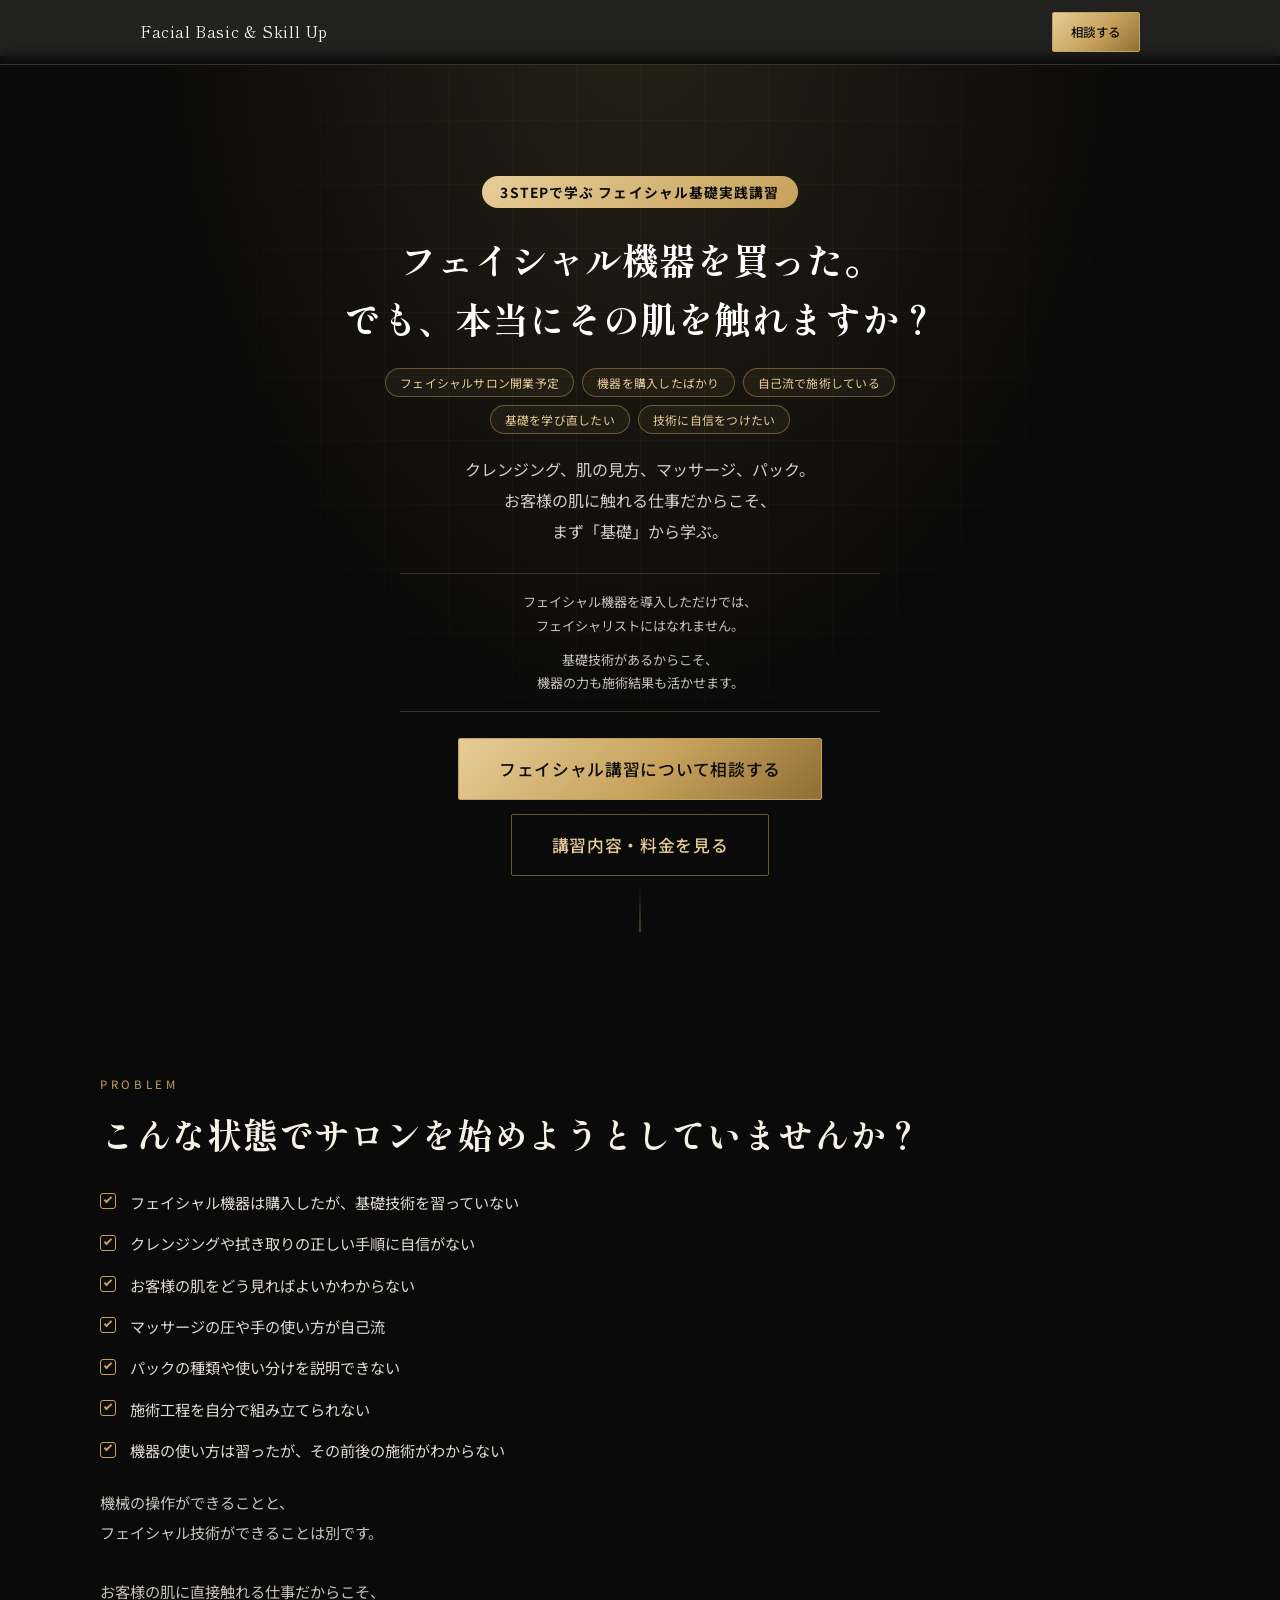
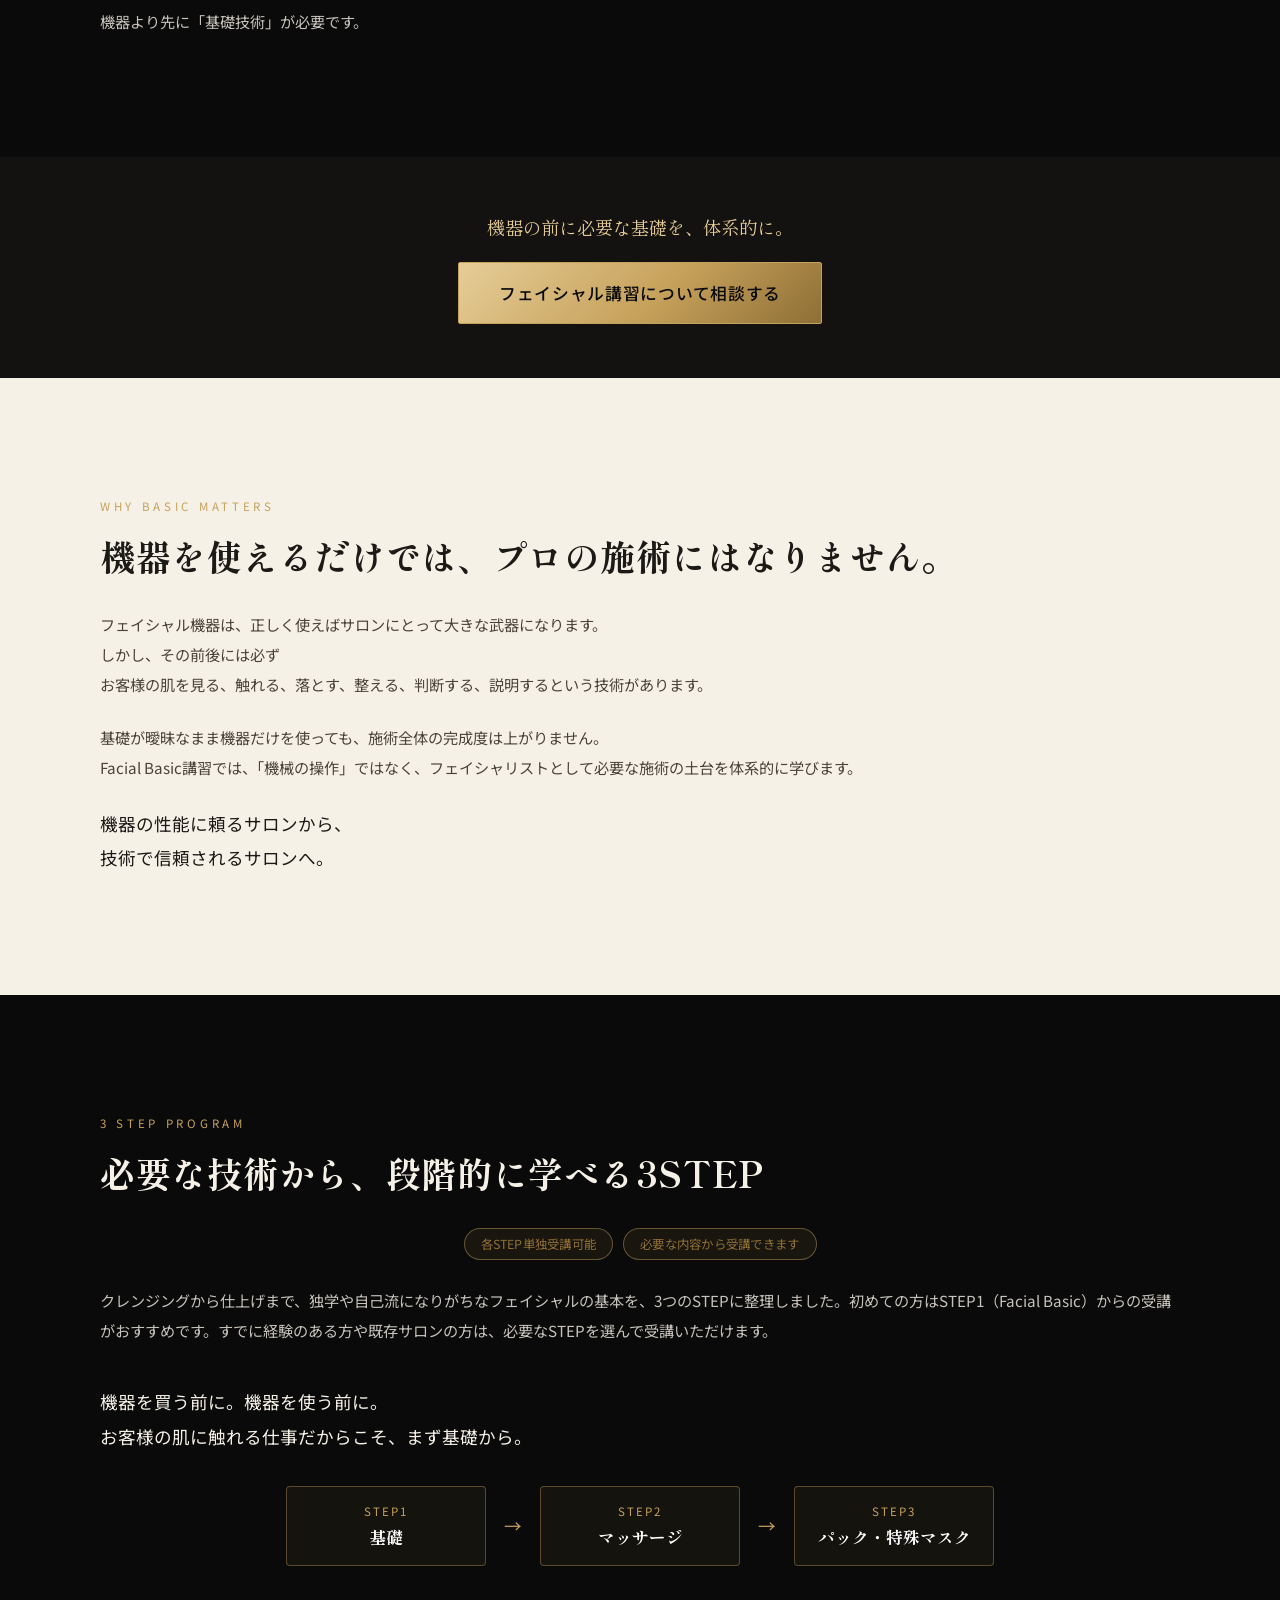
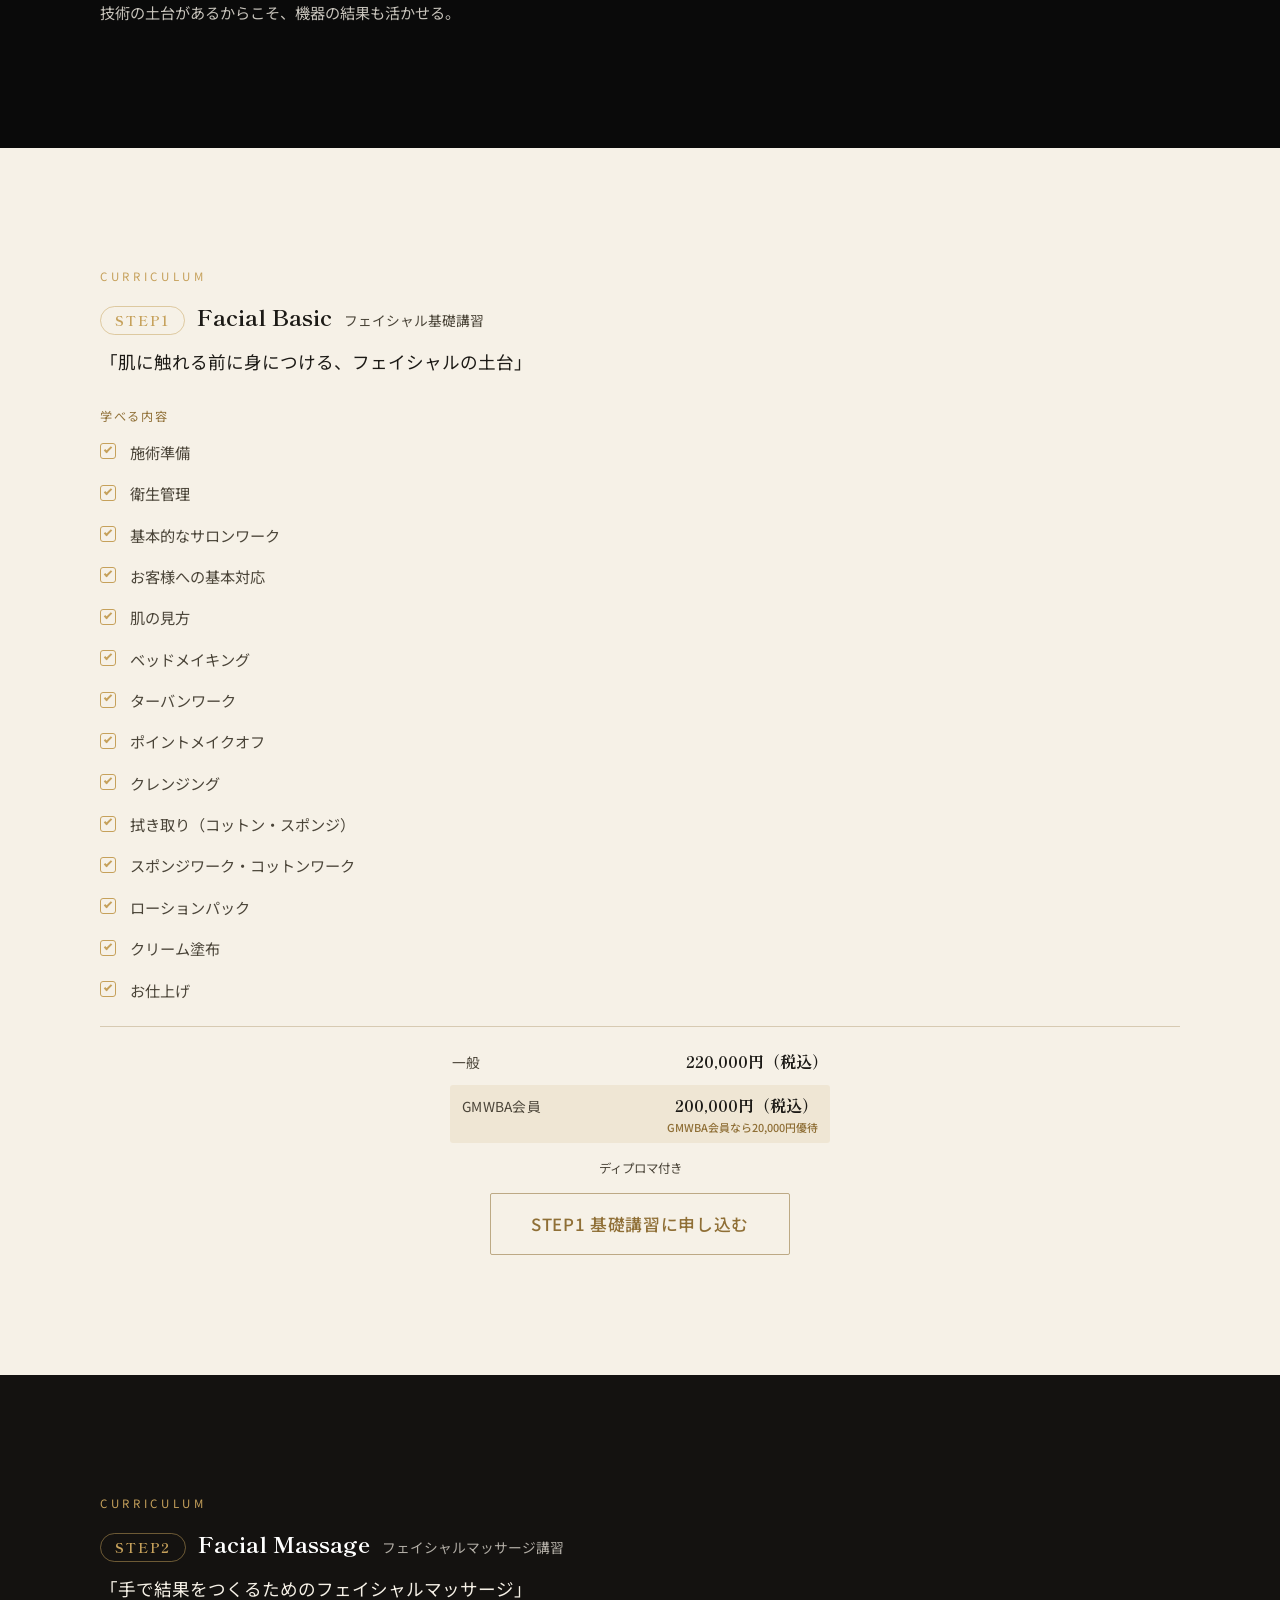
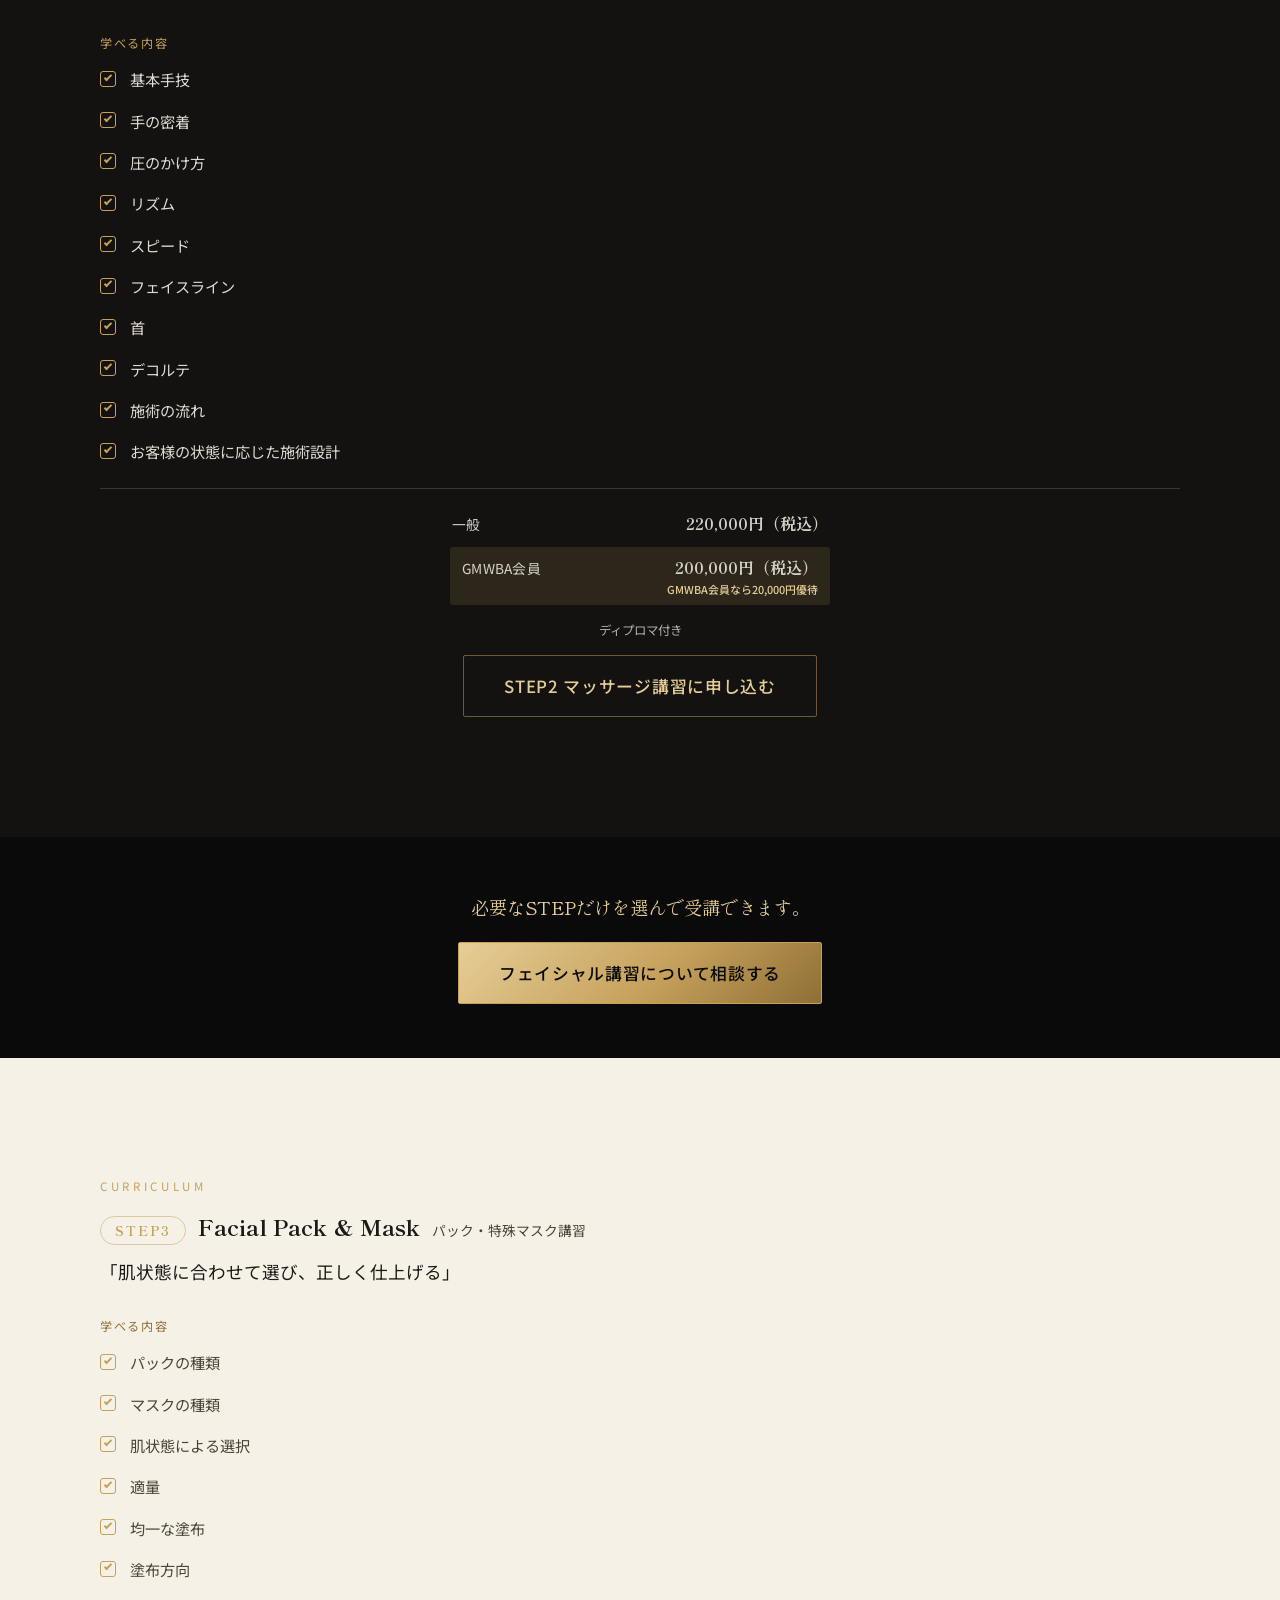
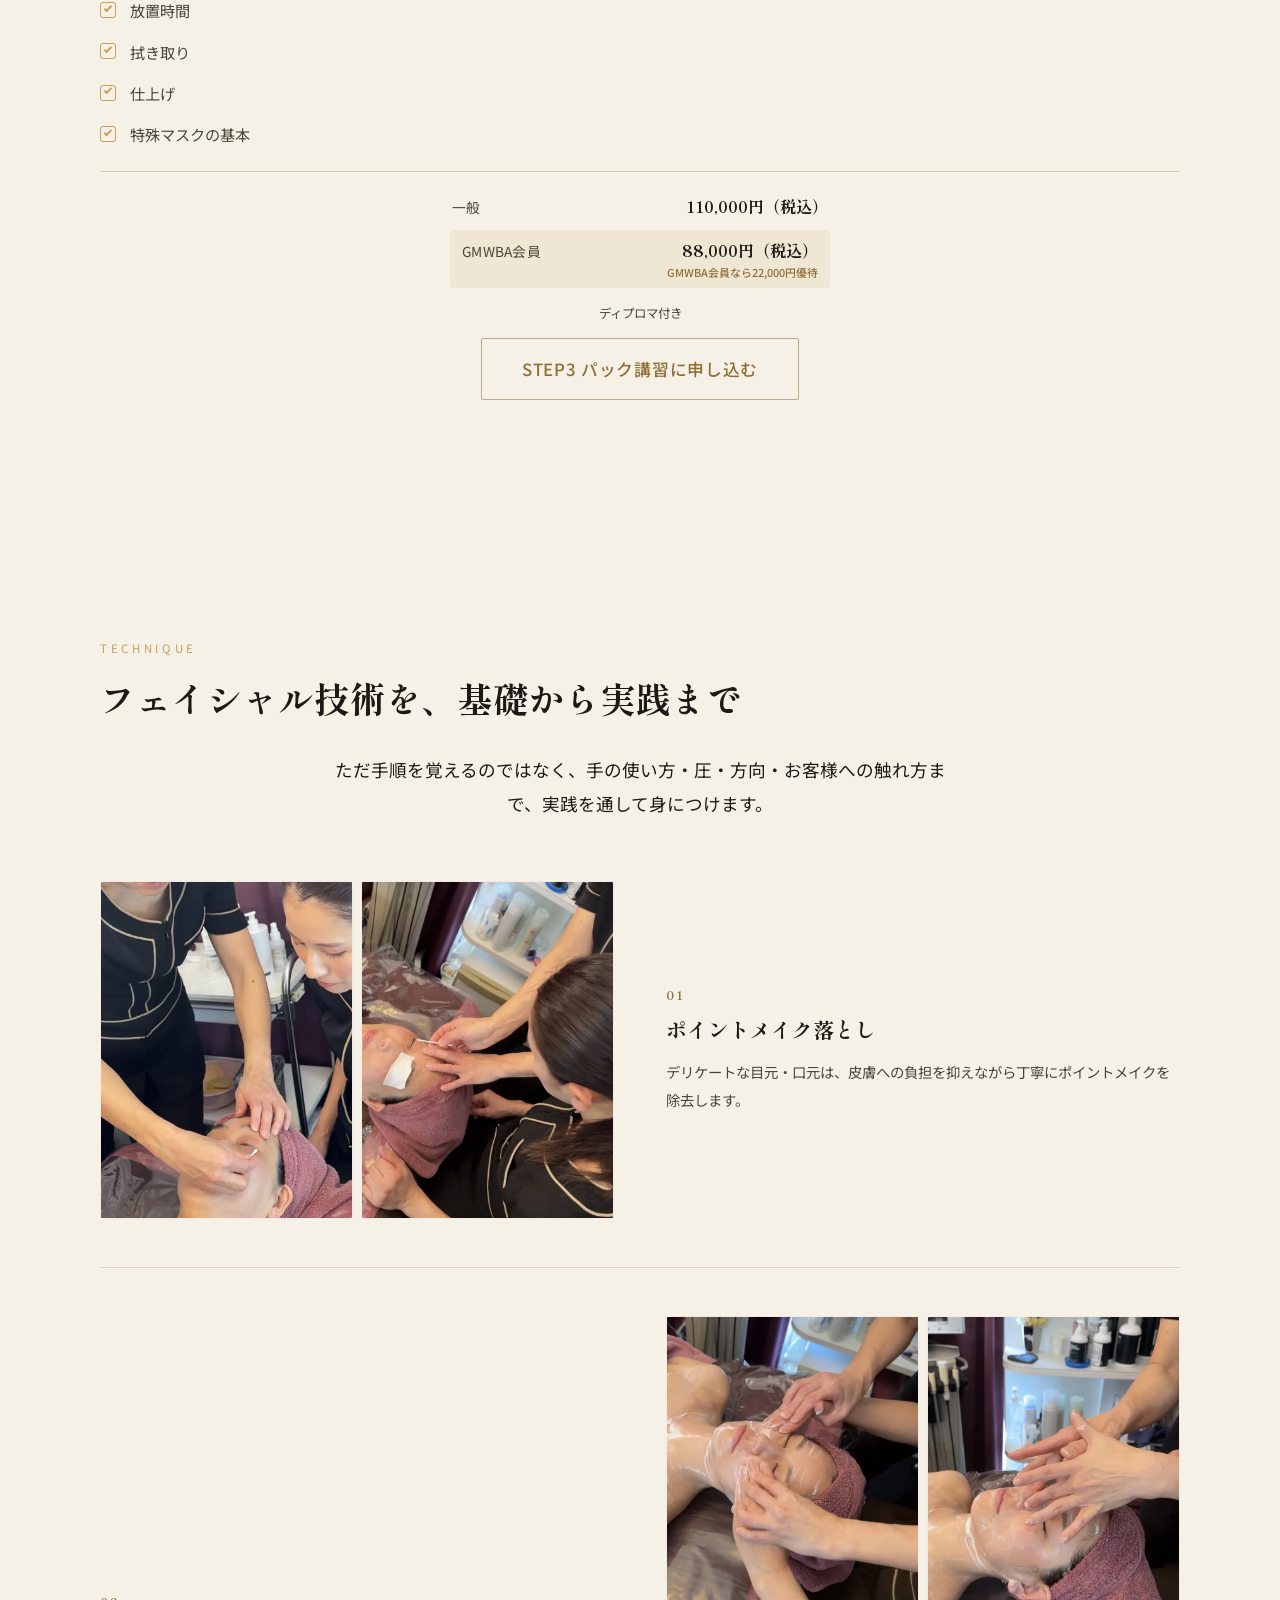
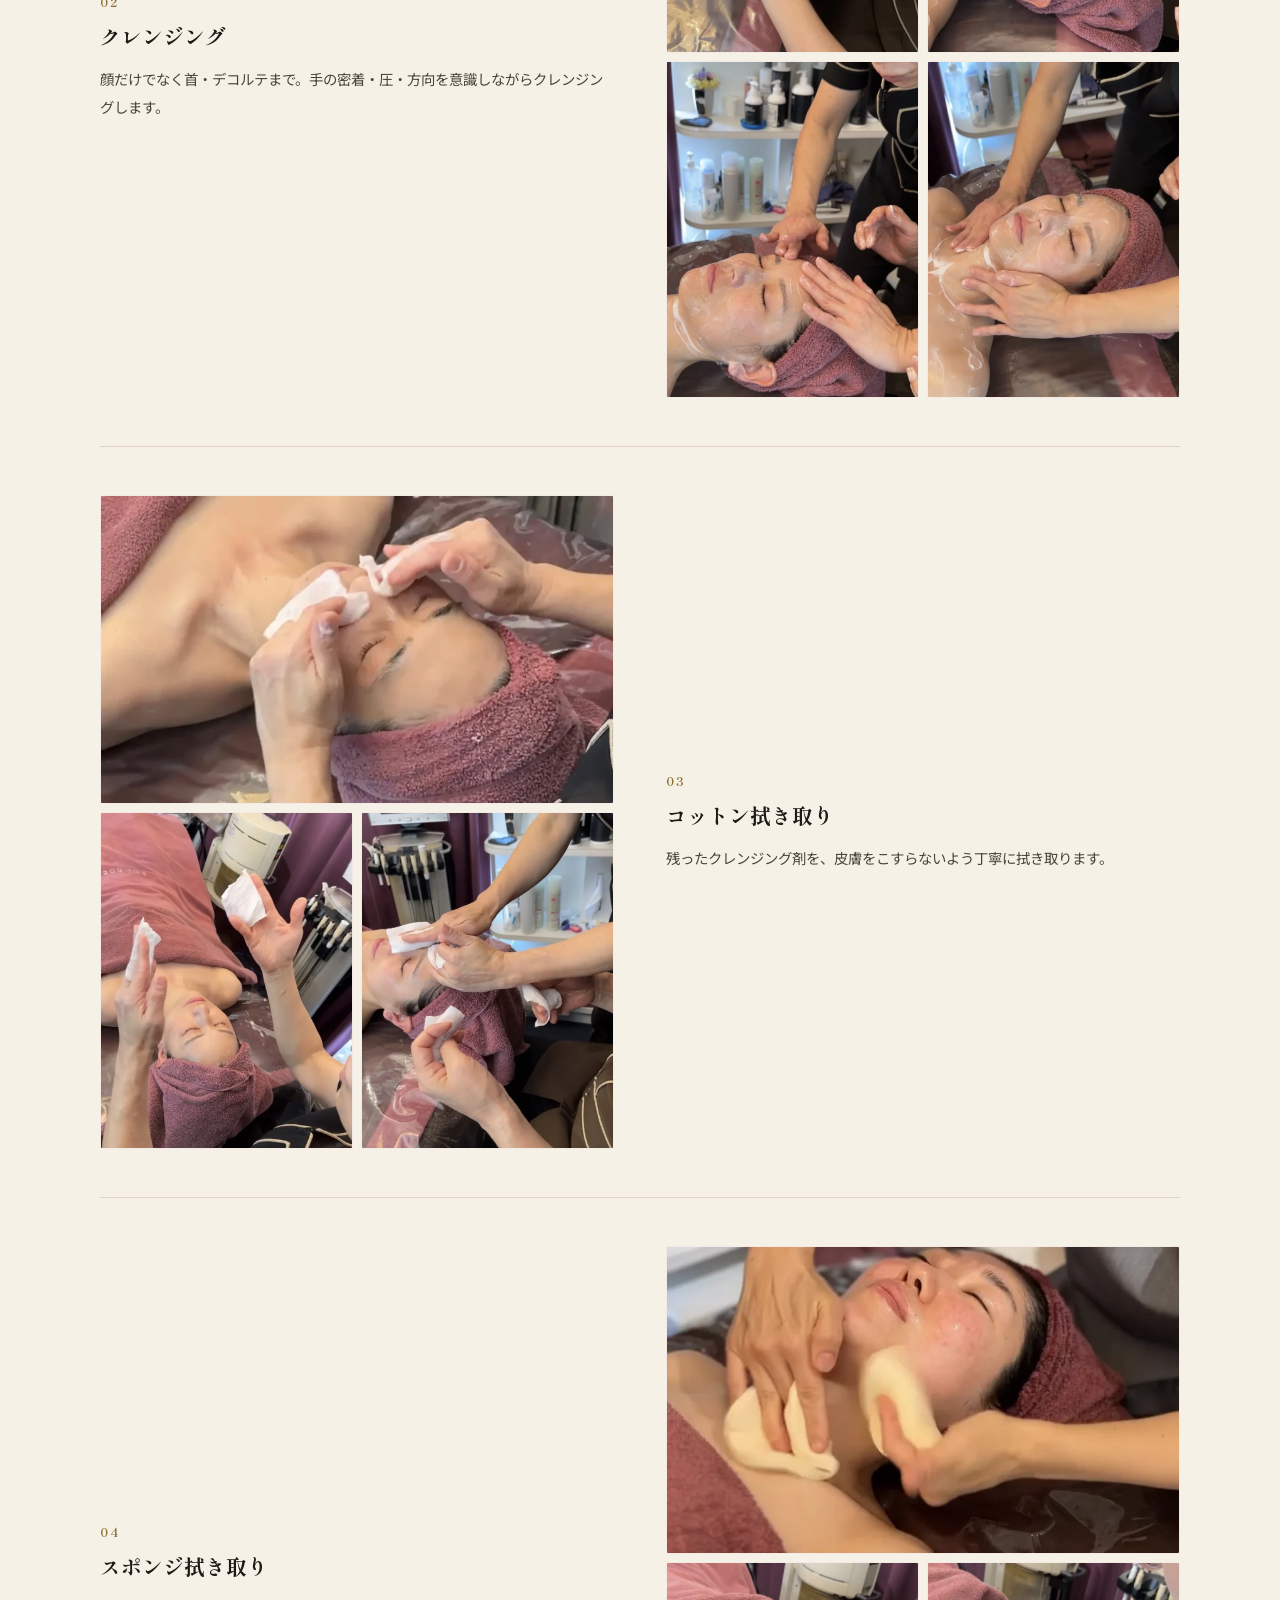
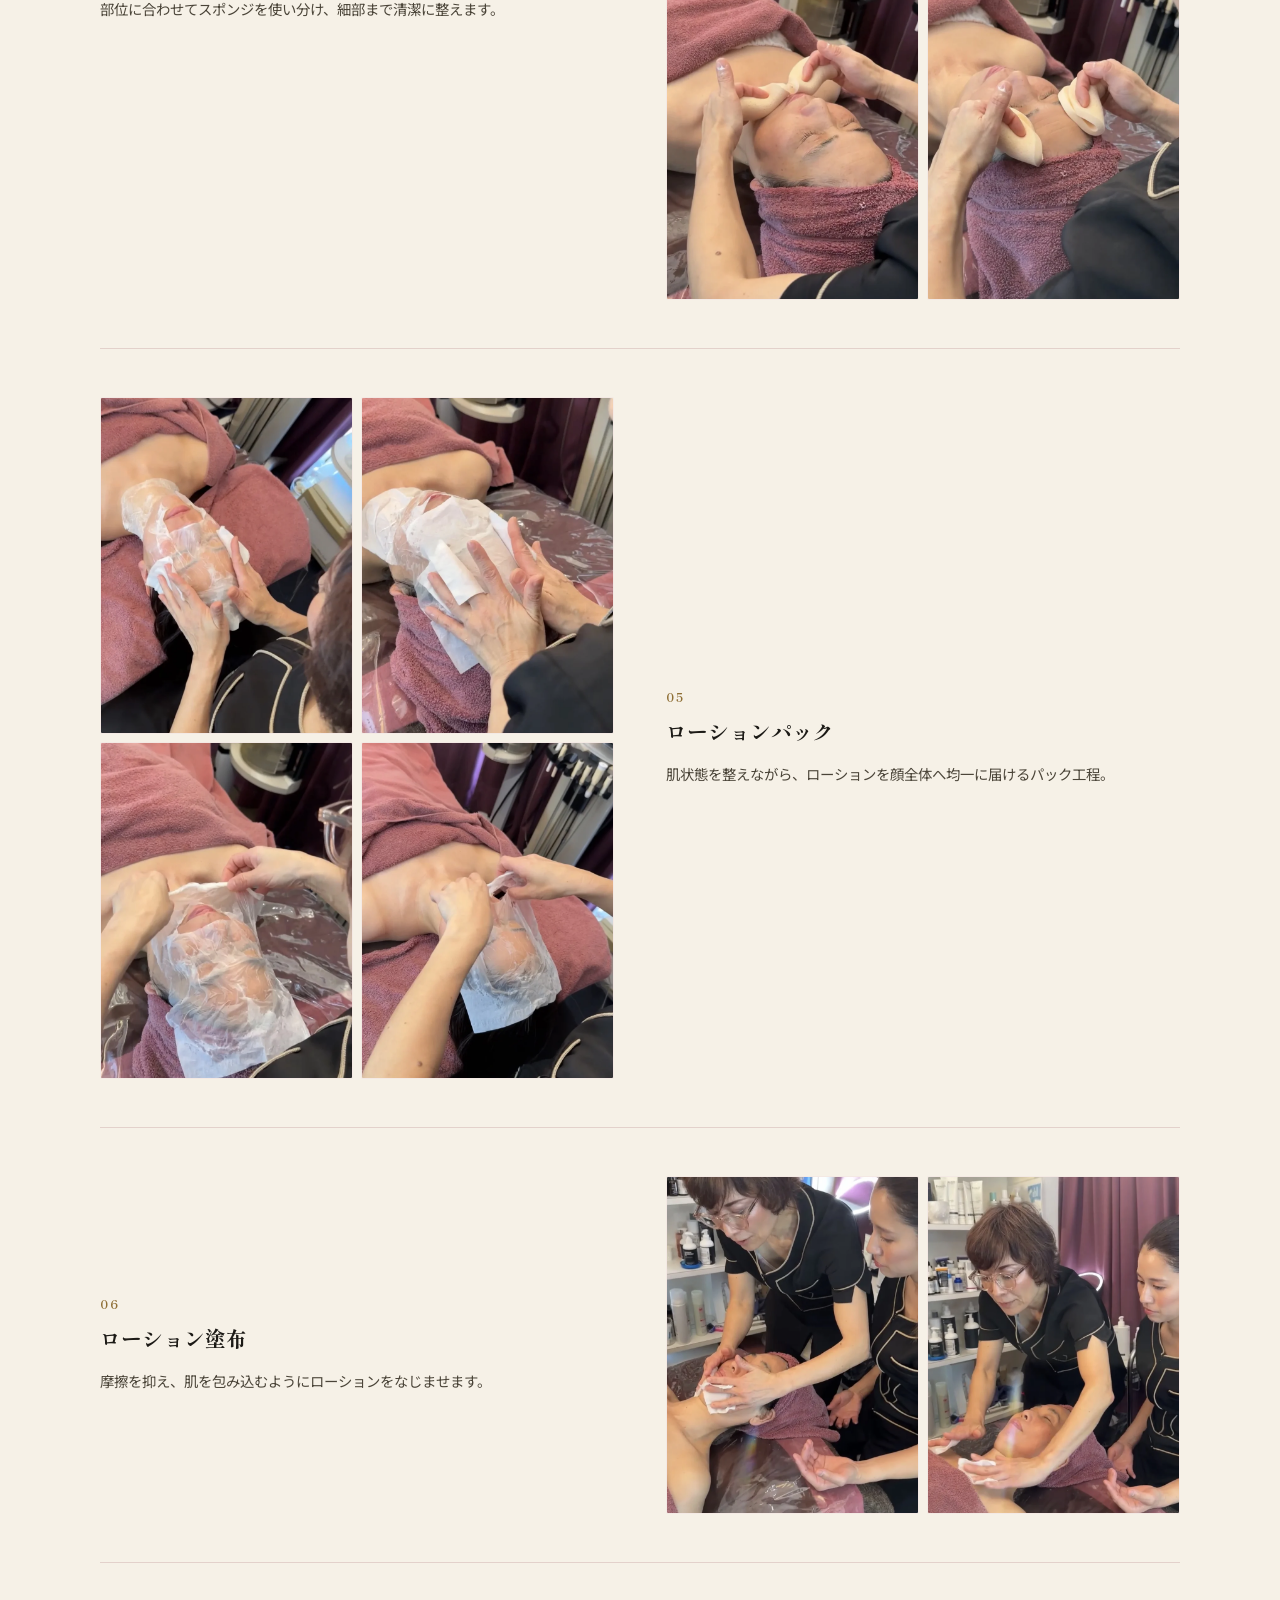
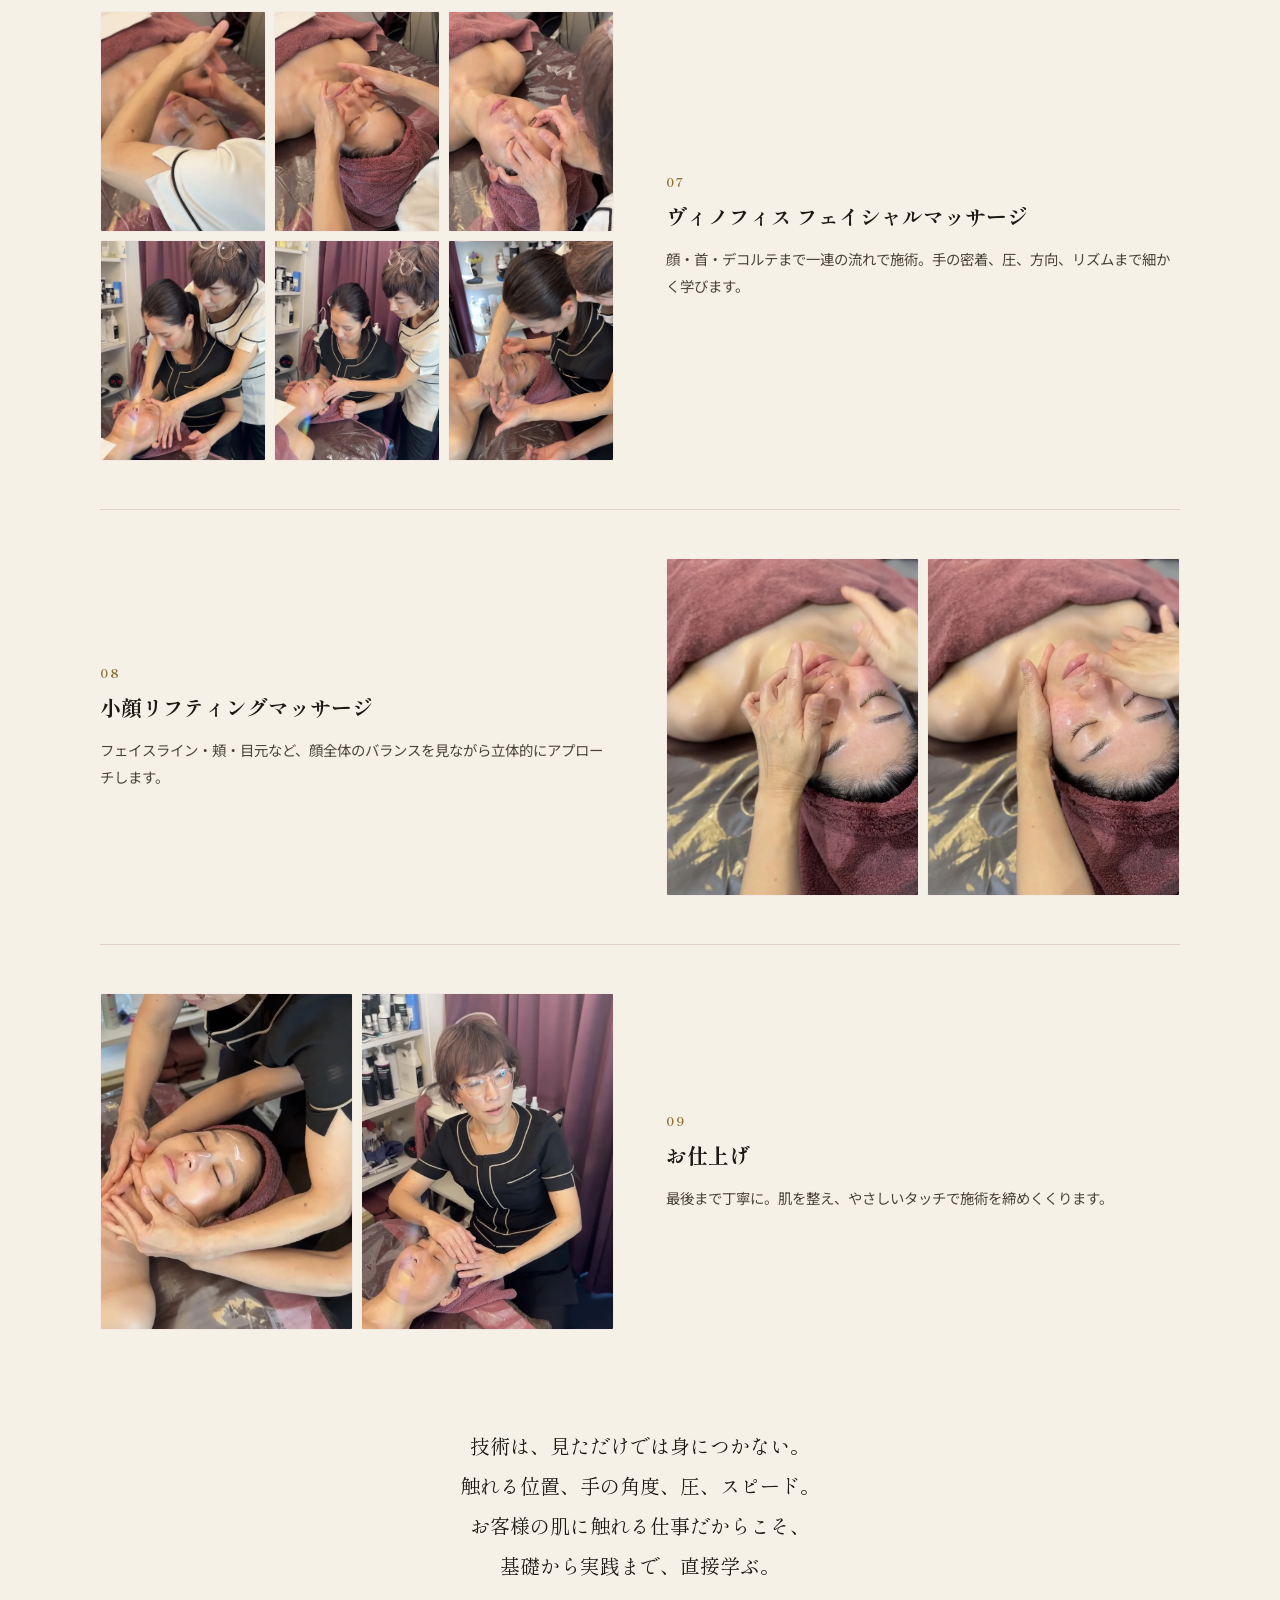
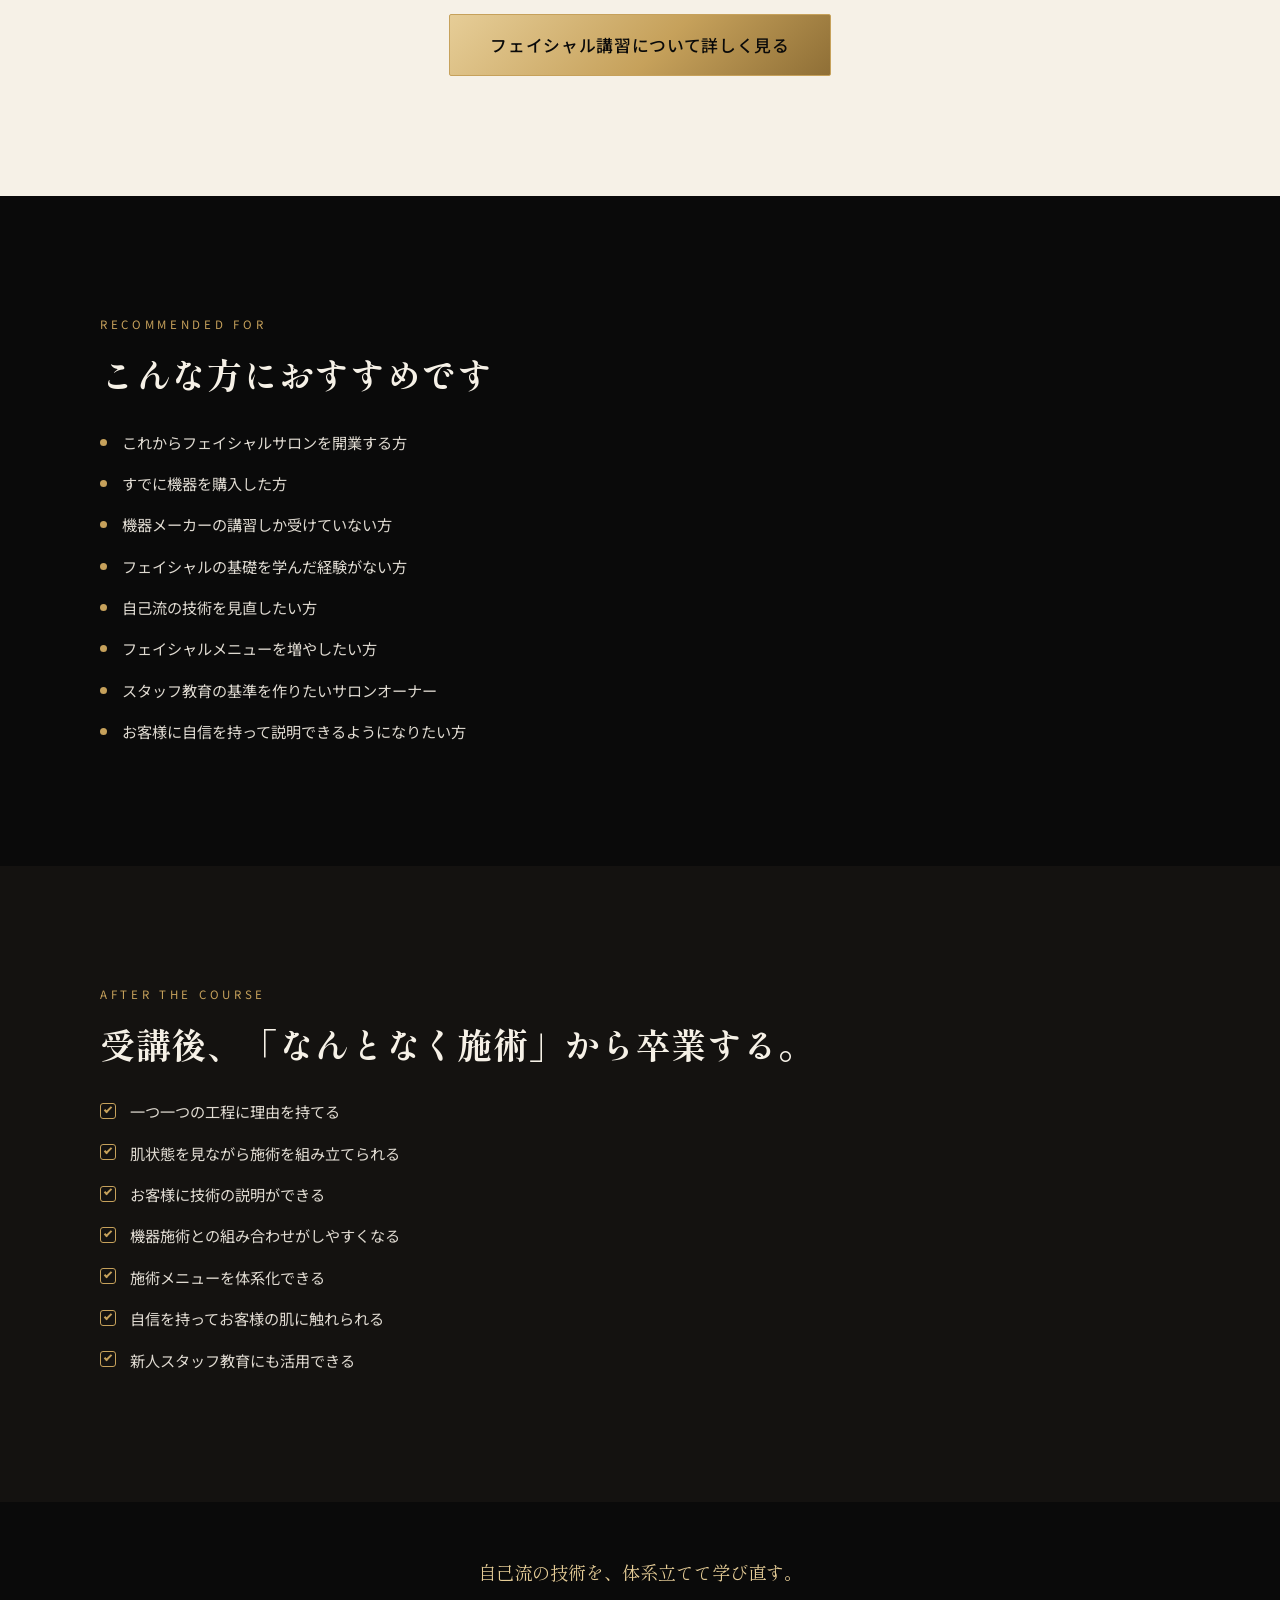
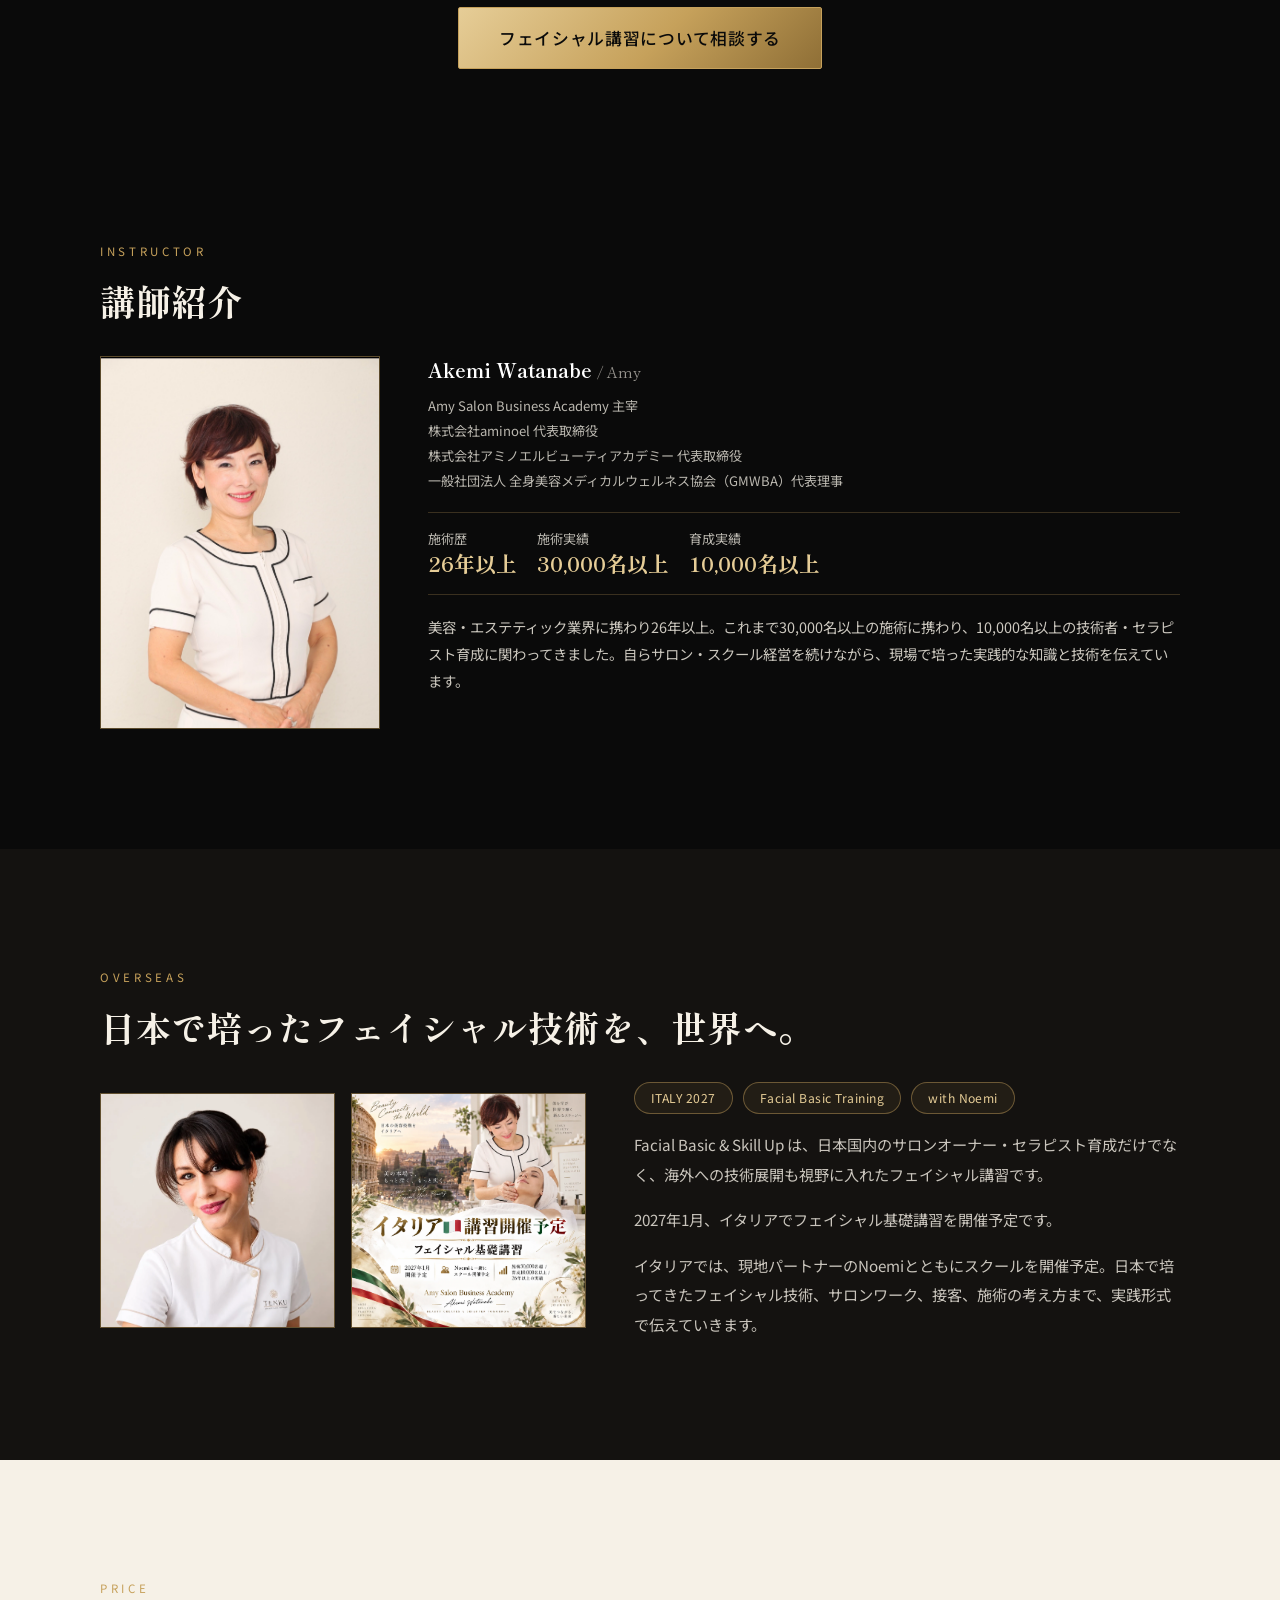
==== commit 05a1209b: "「OVERSEAS」セクションにイタリア講習の画像2枚と新しい本文を反映 - 「Photo Coming Soon」の仮画像枠を削除し、以下2枚を掲載   1. Noemiのプロフィール写真（over" ====
--- a/index.html
+++ b/index.html
@@ -552,19 +552,31 @@
   <section class="section section--dark-2" aria-labelledby="overseas-title">
     <div class="section__inner">
       <p class="section__eyebrow">OVERSEAS</p>
-      <h2 class="section__title" id="overseas-title">日本で培ったフェイシャル技術を、<br class="sp-only">海外へ。</h2>
+      <h2 class="section__title" id="overseas-title">日本で培ったフェイシャル技術を、<br class="sp-only">世界へ。</h2>
       <div class="overseas">
-        <div class="overseas__photo-frame">
-          <p class="overseas__photo-placeholder">Photo Coming Soon<br>写真は準備が整い次第、掲載いたします</p>
+        <div class="overseas__photos">
+          <div class="overseas__photo-frame">
+            <img class="overseas__photo overseas__photo--contain" src="assets/overseas/overseas-01-noemi-profile.webp" alt="イタリア現地パートナー Noemi のプロフィール写真" loading="lazy">
+          </div>
+          <div class="overseas__photo-frame">
+            <img class="overseas__photo overseas__photo--contain" src="assets/overseas/overseas-02-italy-announcement.webp" alt="イタリア講習開催予定 フェイシャル基礎講習 告知画像" loading="lazy">
+          </div>
         </div>
         <div class="overseas__body">
+          <div class="overseas__tags">
+            <span class="overseas__tag">ITALY 2027</span>
+            <span class="overseas__tag">Facial Basic Training</span>
+            <span class="overseas__tag">with Noemi</span>
+          </div>
           <p class="section__text">
-            Facial Basic &amp; Skill Upは、日本国内のサロンオーナー・セラピスト育成はもちろん、海外への技術展開も見据えて設計された講習です。同じTENKU®シリーズの首・肩の実践技術（TENKU® Neck &amp; Shoulder）は、すでにイタリアからの受講実績があります。フェイシャル基礎技術についても、TENKU® Facialとして同シリーズに位置づけ、今後海外への展開を進めていきます。
+            Facial Basic &amp; Skill Up は、日本国内のサロンオーナー・セラピスト育成だけでなく、海外への技術展開も視野に入れたフェイシャル講習です。
           </p>
-          <div class="overseas__note">
-            <p class="overseas__note-label">海外向け正式名称</p>
-            <p class="overseas__note-names">TENKU® Facial</p>
-          </div>
+          <p class="section__text">
+            2027年1月、イタリアでフェイシャル基礎講習を開催予定です。
+          </p>
+          <p class="section__text">
+            イタリアでは、現地パートナーのNoemiとともにスクールを開催予定。日本で培ってきたフェイシャル技術、サロンワーク、接客、施術の考え方まで、実践形式で伝えていきます。
+          </p>
         </div>
       </div>
     </div>
--- a/css/style.css
+++ b/css/style.css
@@ -952,10 +952,24 @@
     gap: 48px;
   }
 }
+.overseas__photos {
+  width: 88%;
+  margin: 0 auto;
+  display: flex;
+  flex-direction: column;
+  gap: 16px;
+}
+@media (min-width: 769px) {
+  .overseas__photos {
+    width: auto;
+    margin: 0;
+    flex: 0 0 45%;
+    flex-direction: row;
+    gap: 16px;
+  }
+}
 .overseas__photo-frame {
-  width: 88%;
-  aspect-ratio: 4 / 3;
-  margin: 0 auto;
+  aspect-ratio: 1 / 1;
   border: 1px solid rgba(198, 161, 91, 0.4);
   overflow: hidden;
   display: flex;
@@ -965,10 +979,7 @@
 }
 @media (min-width: 769px) {
   .overseas__photo-frame {
-    width: auto;
-    aspect-ratio: 4 / 3;
-    margin: 0;
-    flex: 0 0 45%;
+    flex: 1 1 50%;
   }
 }
 .overseas__photo {
@@ -977,39 +988,30 @@
   object-fit: cover;
   display: block;
 }
-.overseas__photo-placeholder {
-  padding: 0 24px;
-  text-align: center;
+.overseas__photo--contain {
+  object-fit: contain;
+}
+.overseas__body {
+  display: flex;
+  flex-direction: column;
+  gap: 16px;
+}
+.overseas__body .section__text {
+  margin: 0;
+}
+.overseas__tags {
+  display: flex;
+  flex-wrap: wrap;
+  gap: 10px;
+}
+.overseas__tag {
   font-size: 0.76rem;
-  line-height: 1.9;
   letter-spacing: 0.04em;
-  color: rgba(246, 241, 231, 0.5);
-}
-.overseas__body {
-  display: flex;
-  flex-direction: column;
-  gap: 16px;
-}
-.overseas__body .section__text {
-  margin: 0;
-}
-.overseas__note {
-  margin: 0;
-  padding-top: 14px;
-  border-top: 1px solid rgba(198, 161, 91, 0.25);
-}
-.overseas__note-label {
-  font-size: 0.76rem;
-  letter-spacing: 0.06em;
-  color: var(--color-gold);
-  margin: 0 0 6px;
-}
-.overseas__note-names {
-  font-size: 0.85rem;
-  letter-spacing: 0.01em;
   color: var(--color-gold-light);
-  line-height: 1.7;
-  margin: 0;
+  border: 1px solid rgba(198, 161, 91, 0.45);
+  border-radius: 999px;
+  padding: 6px 16px;
+  background: rgba(198, 161, 91, 0.08);
 }
 
 /* ---------- FAQ ---------- */
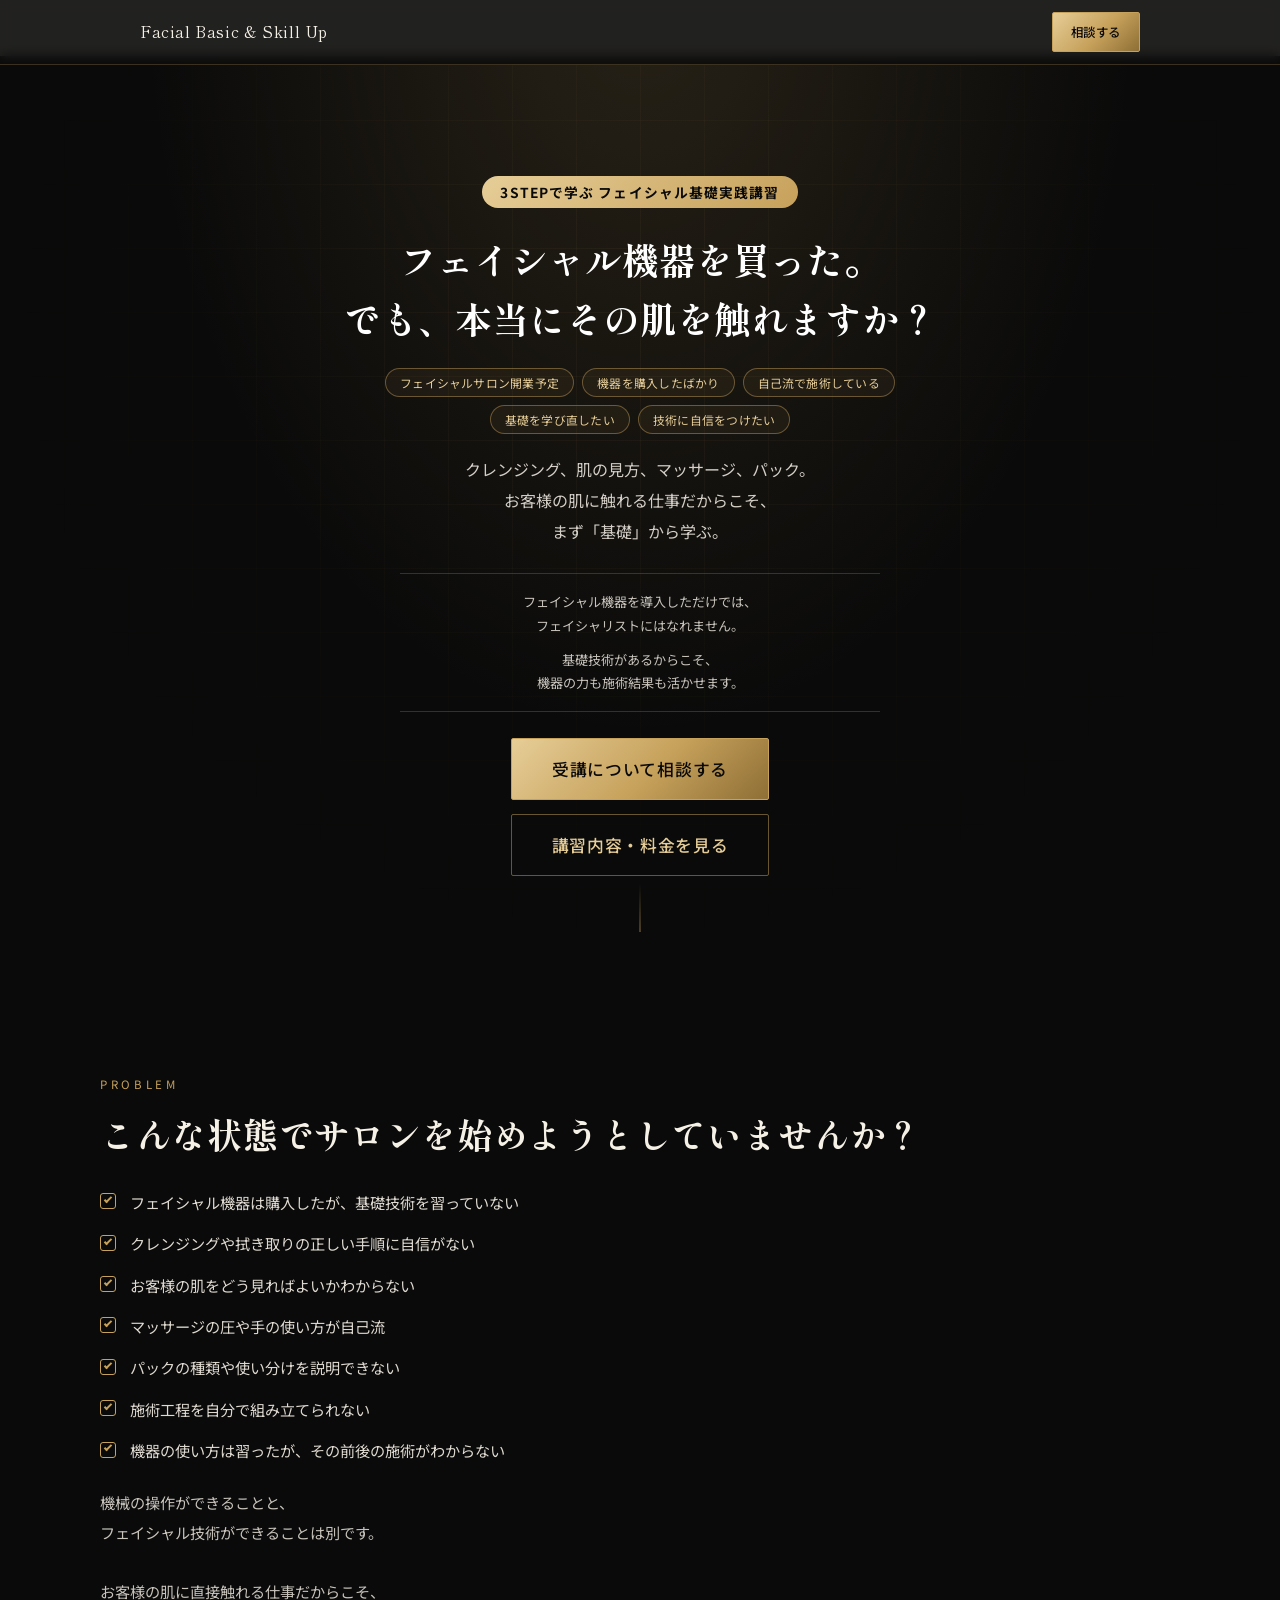
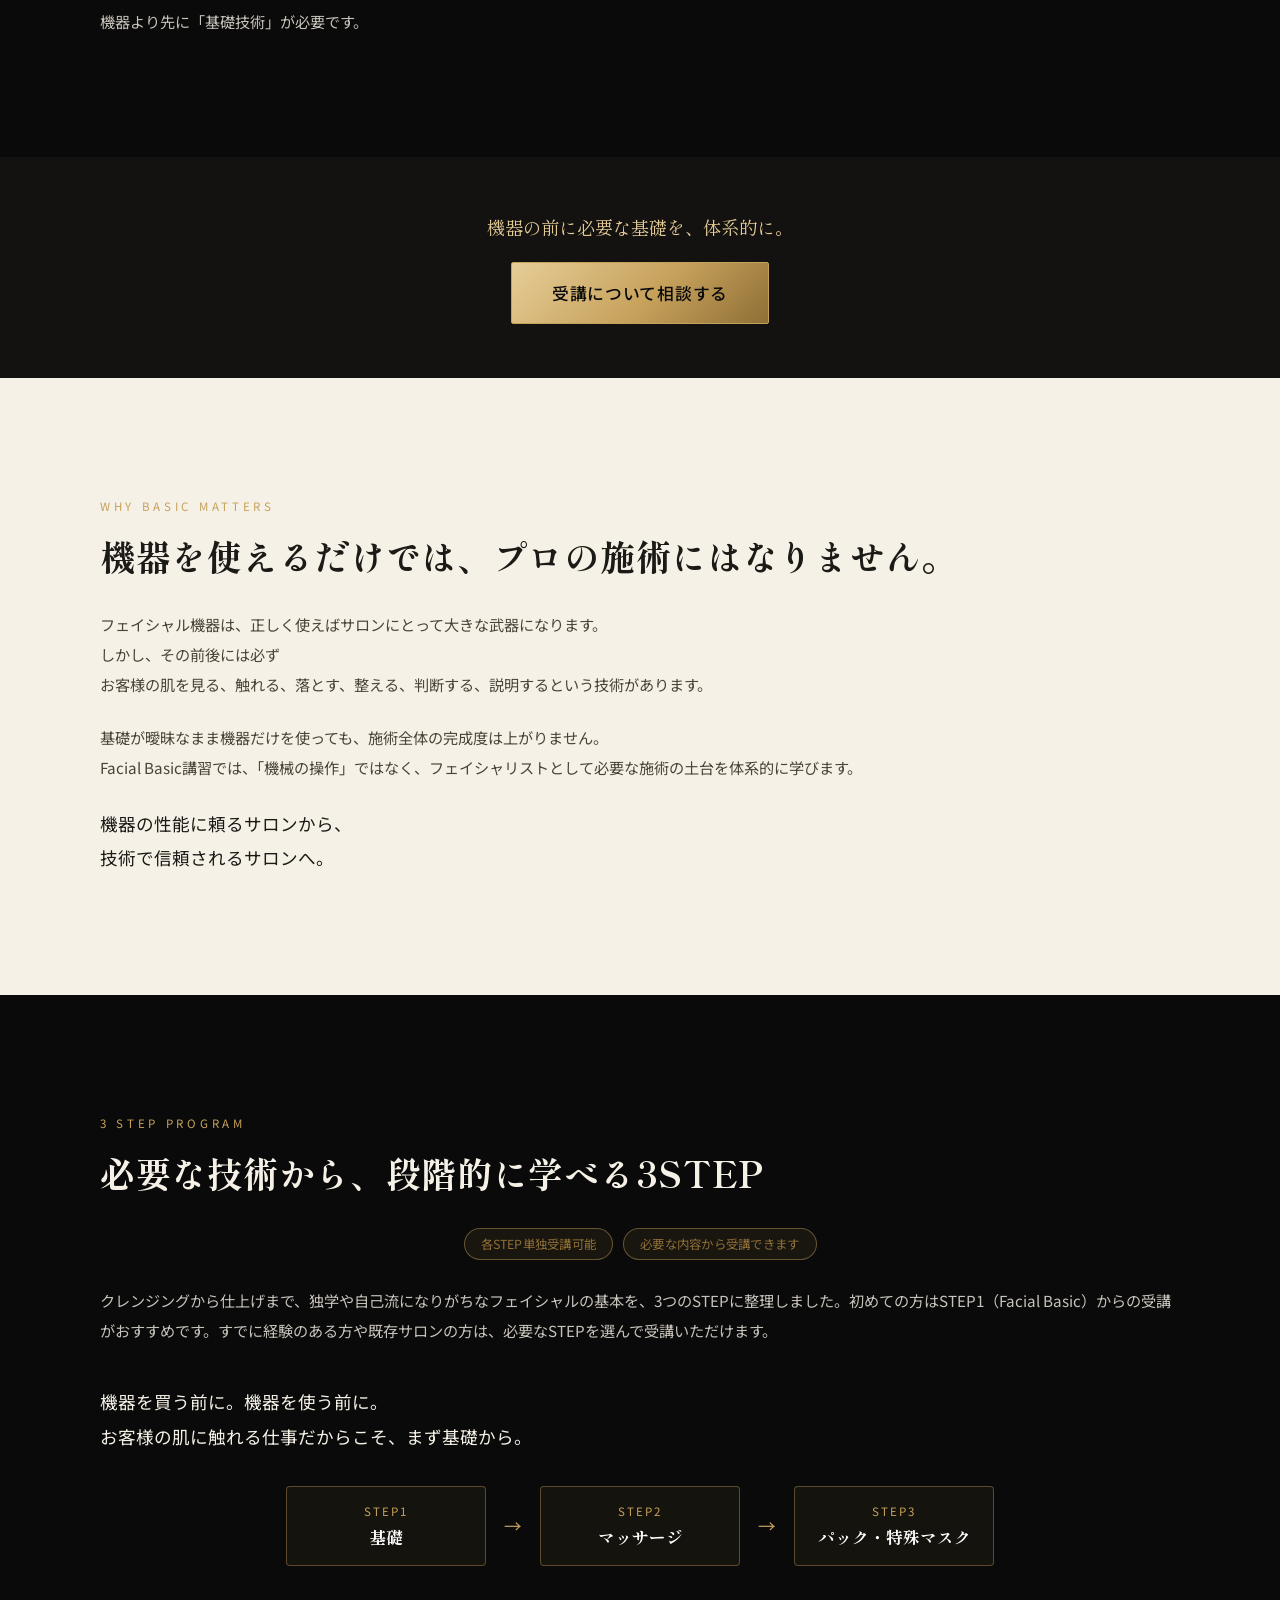
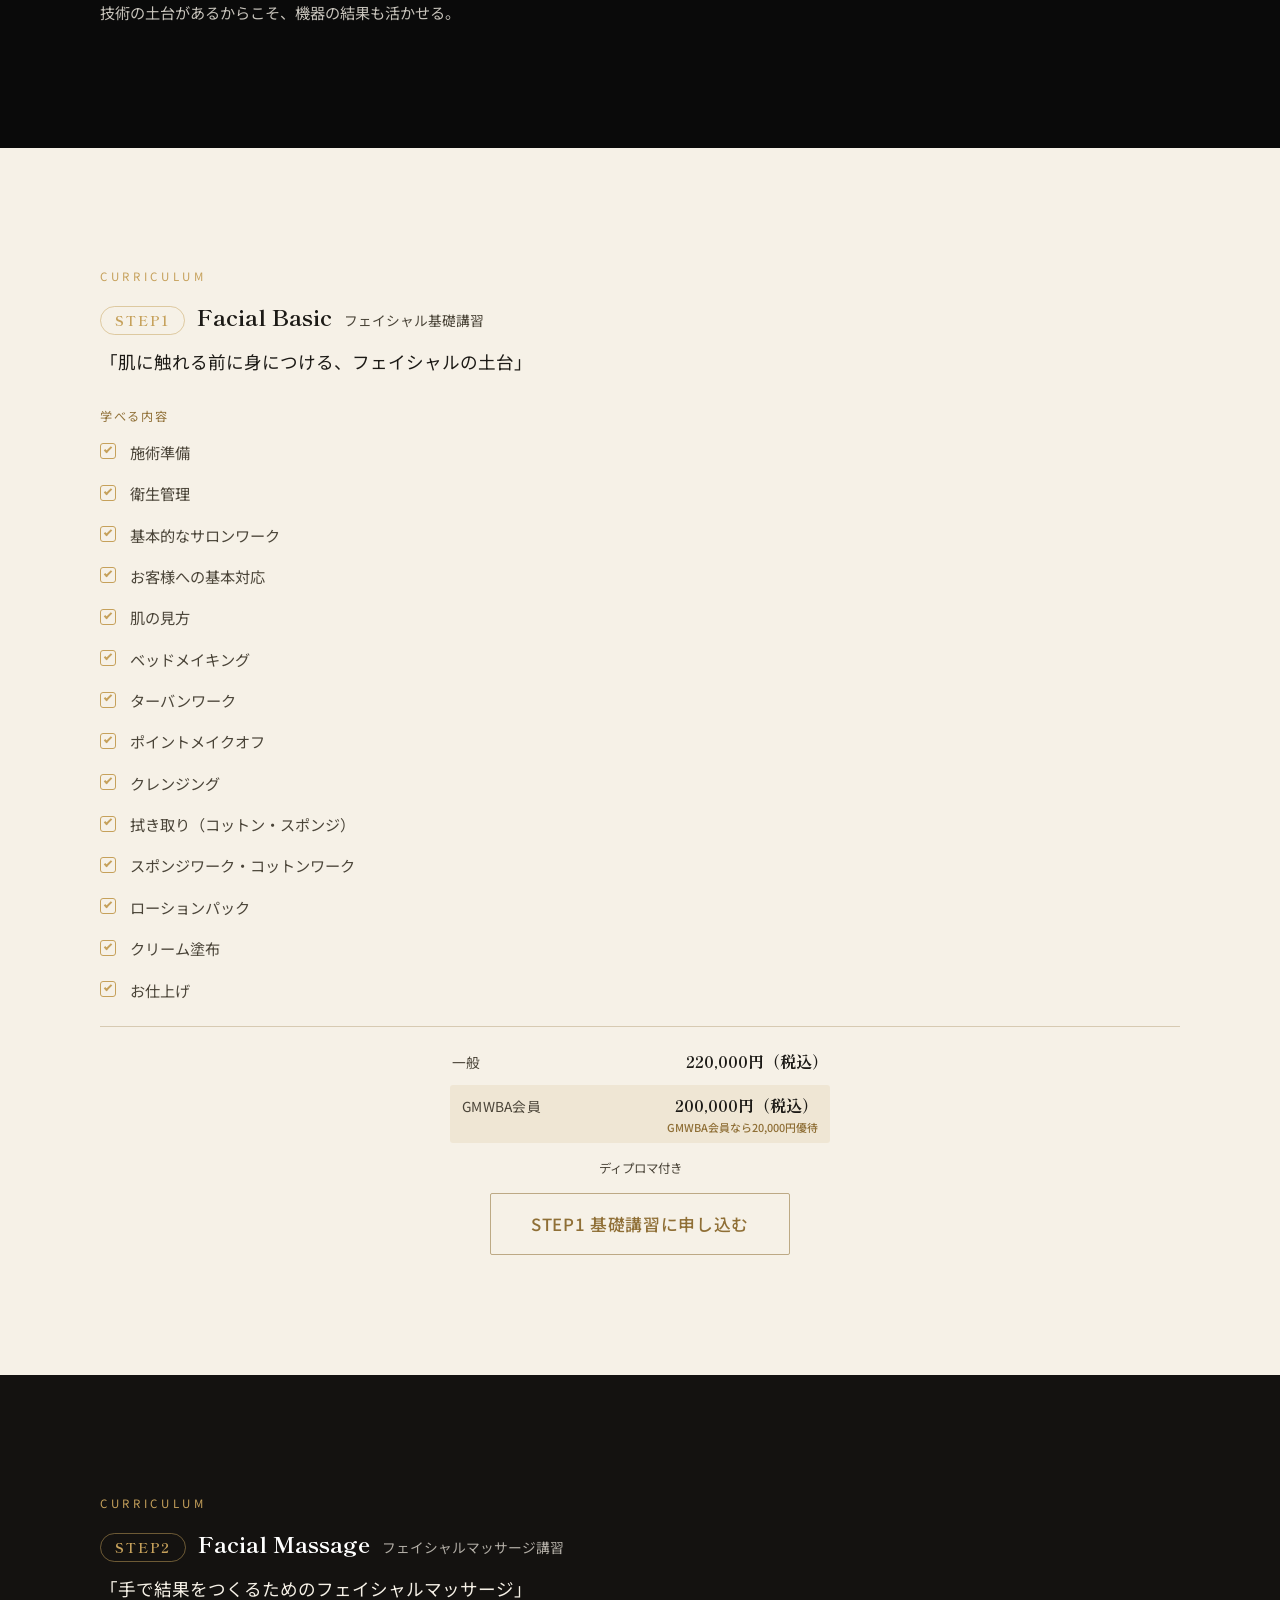
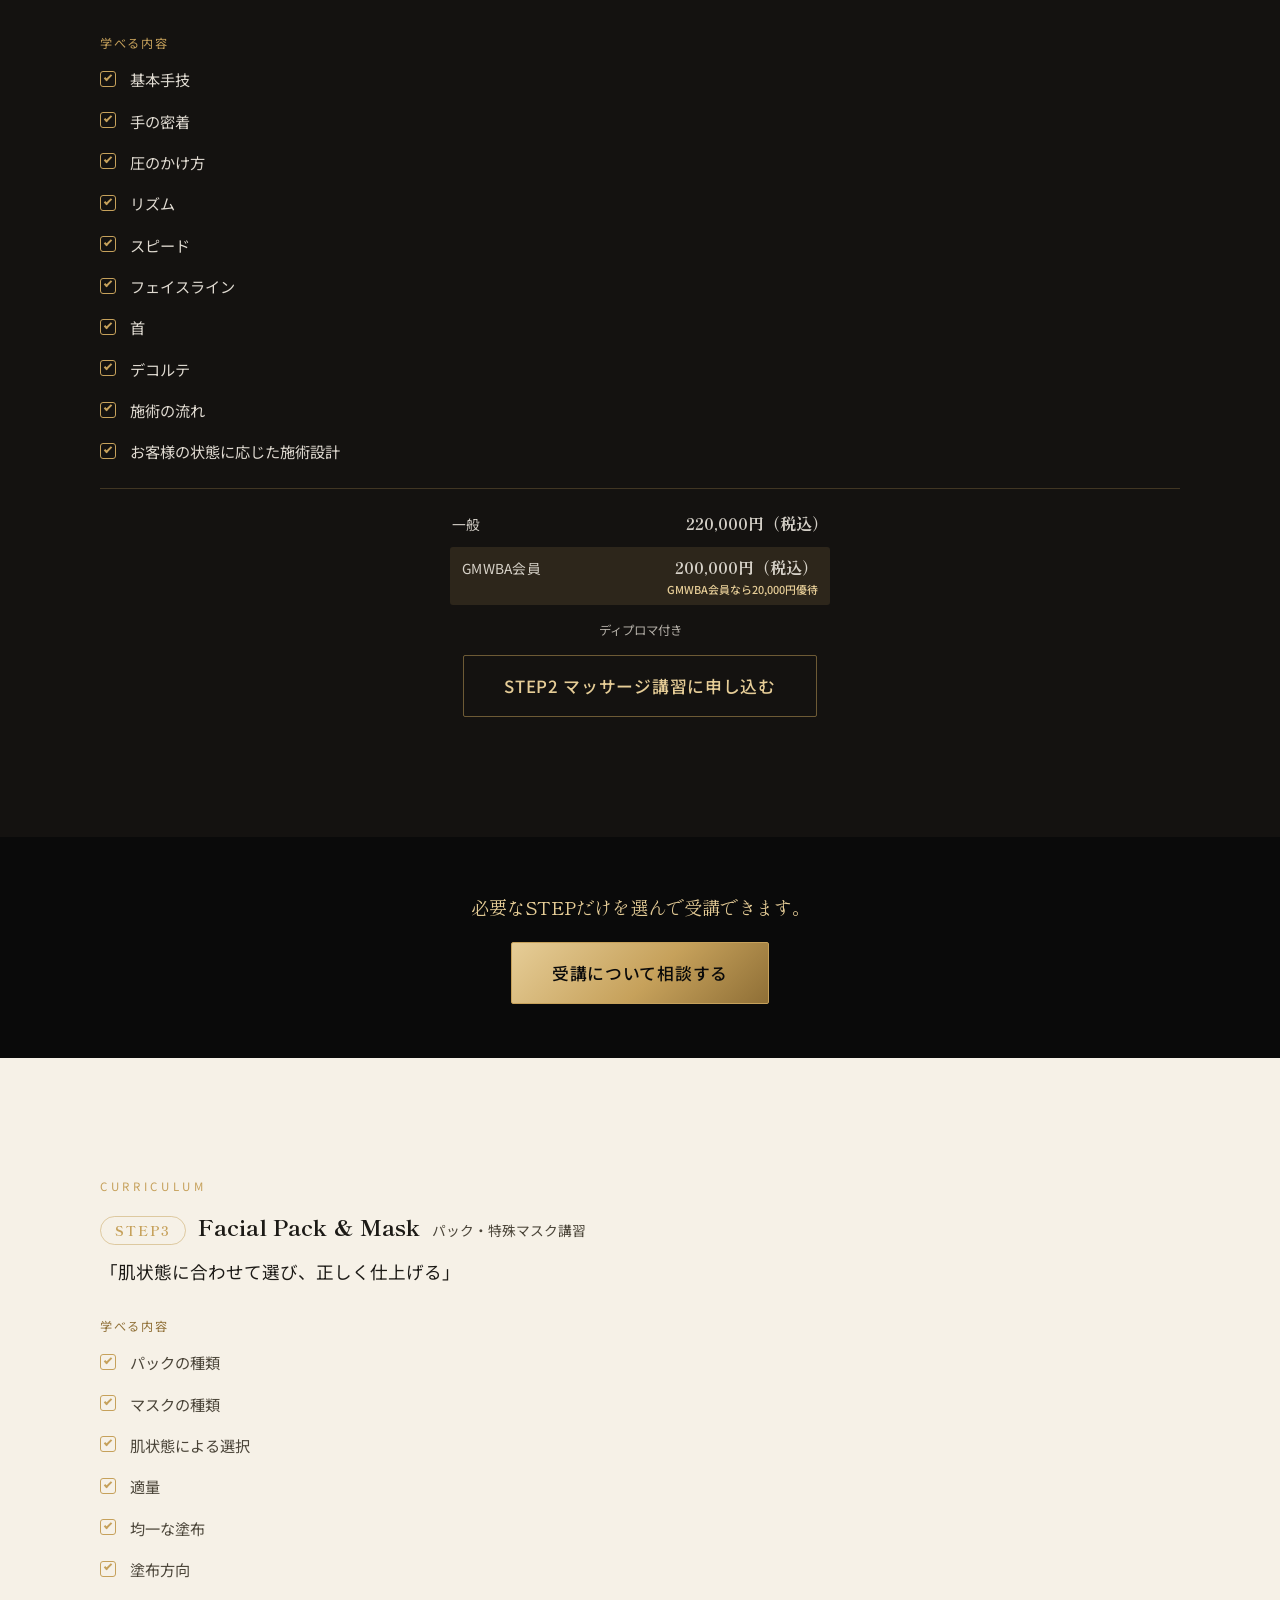
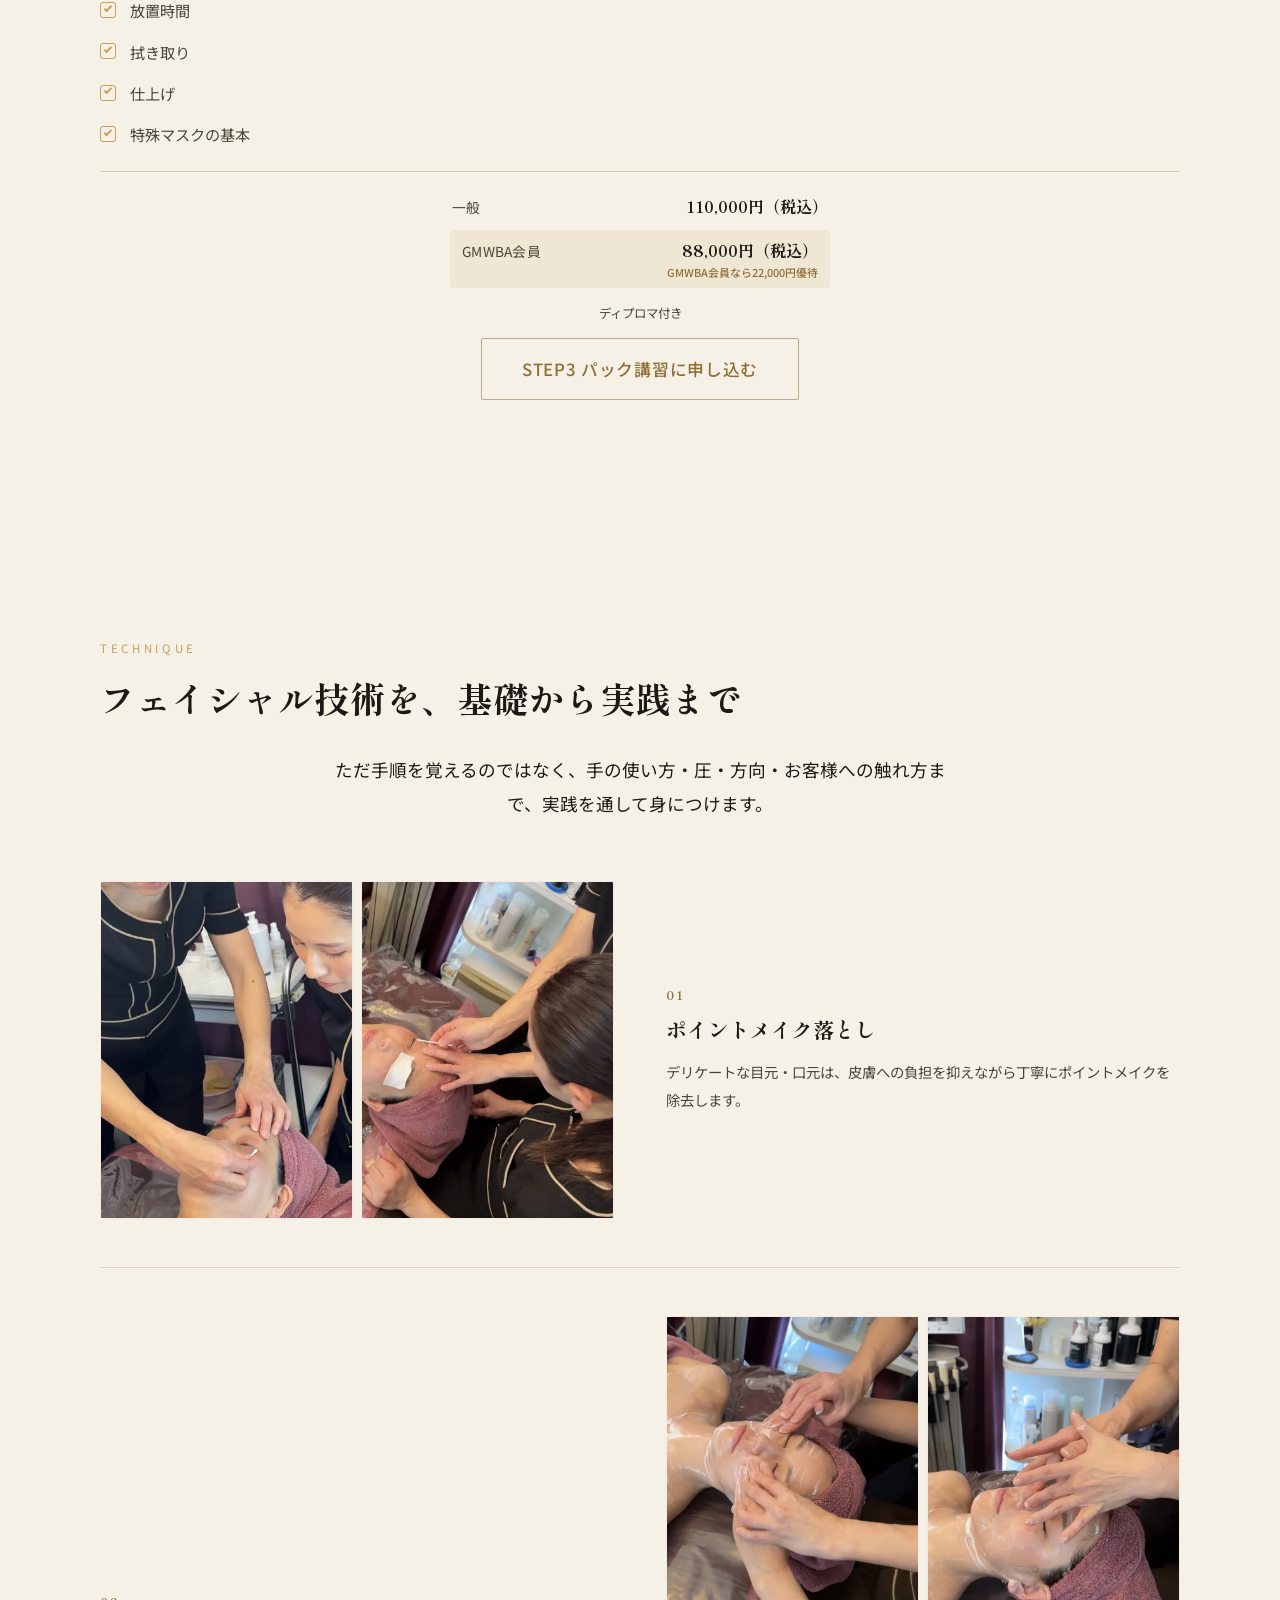
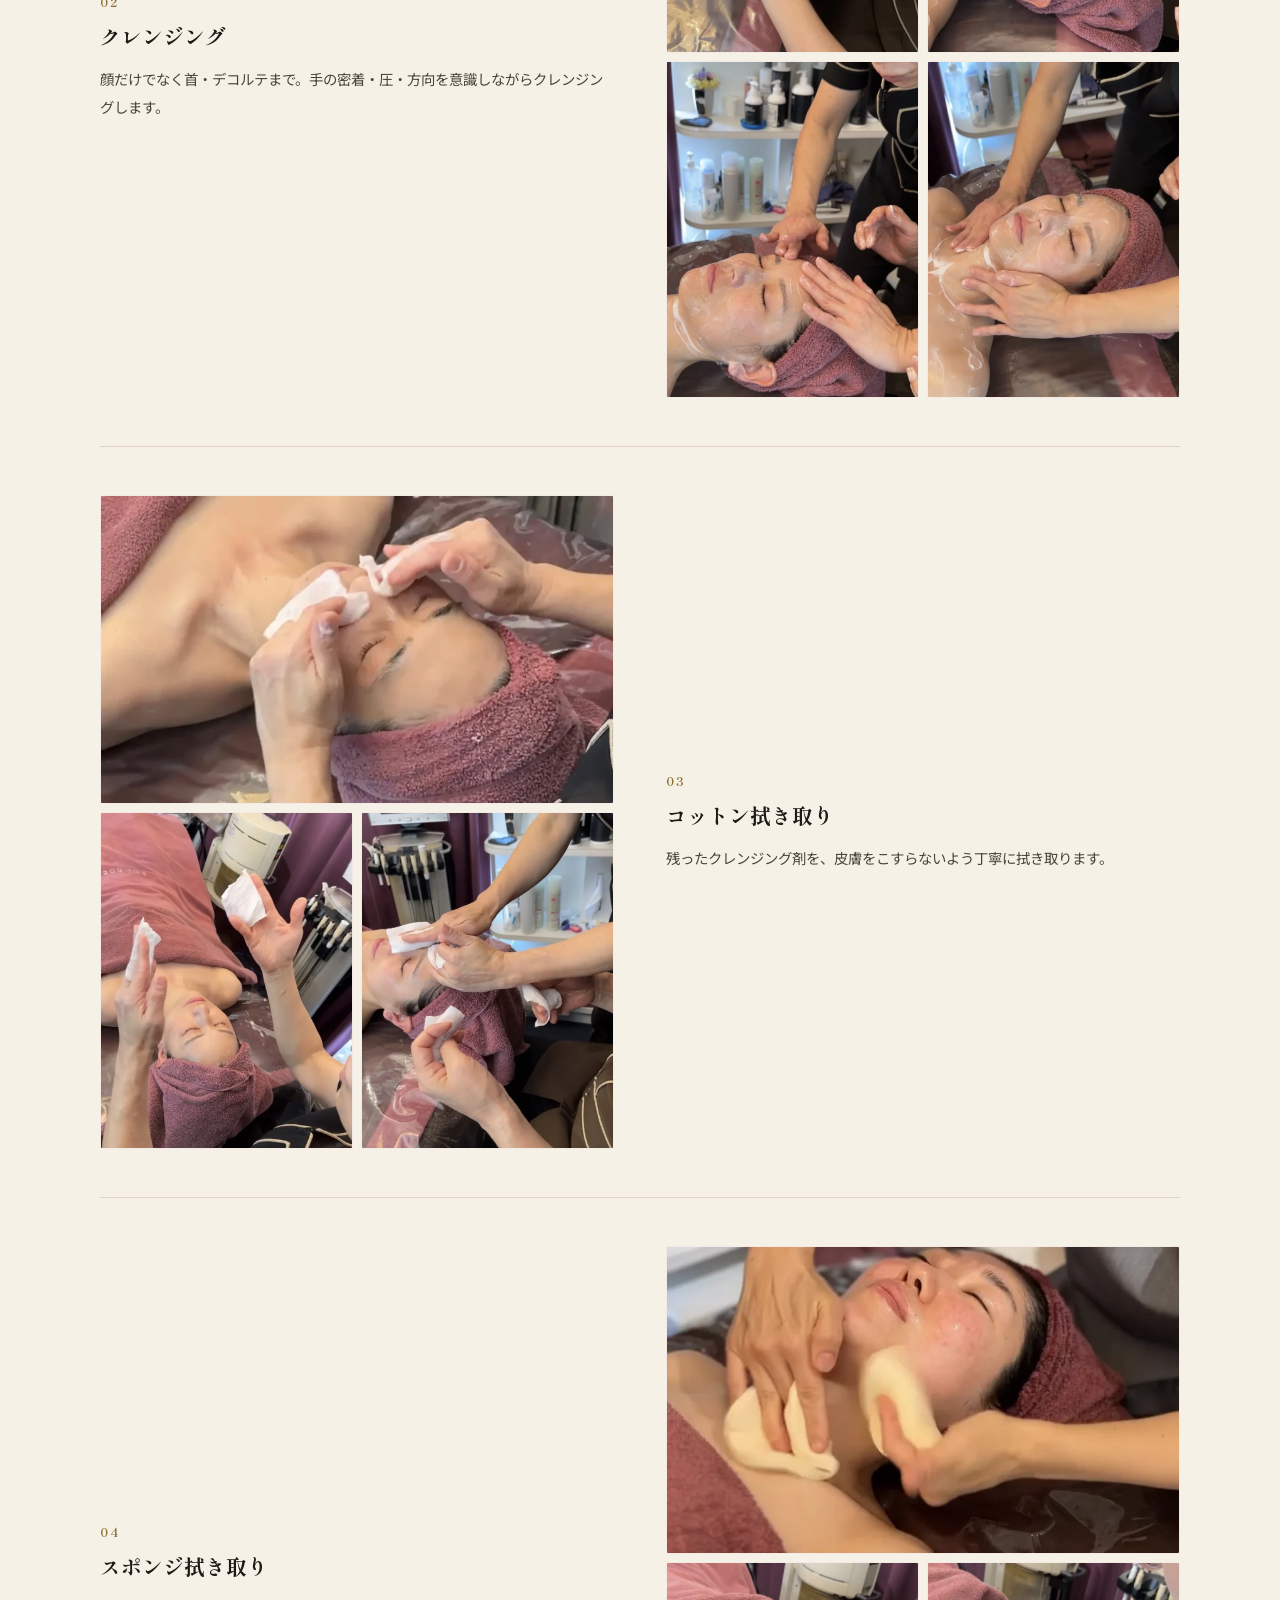
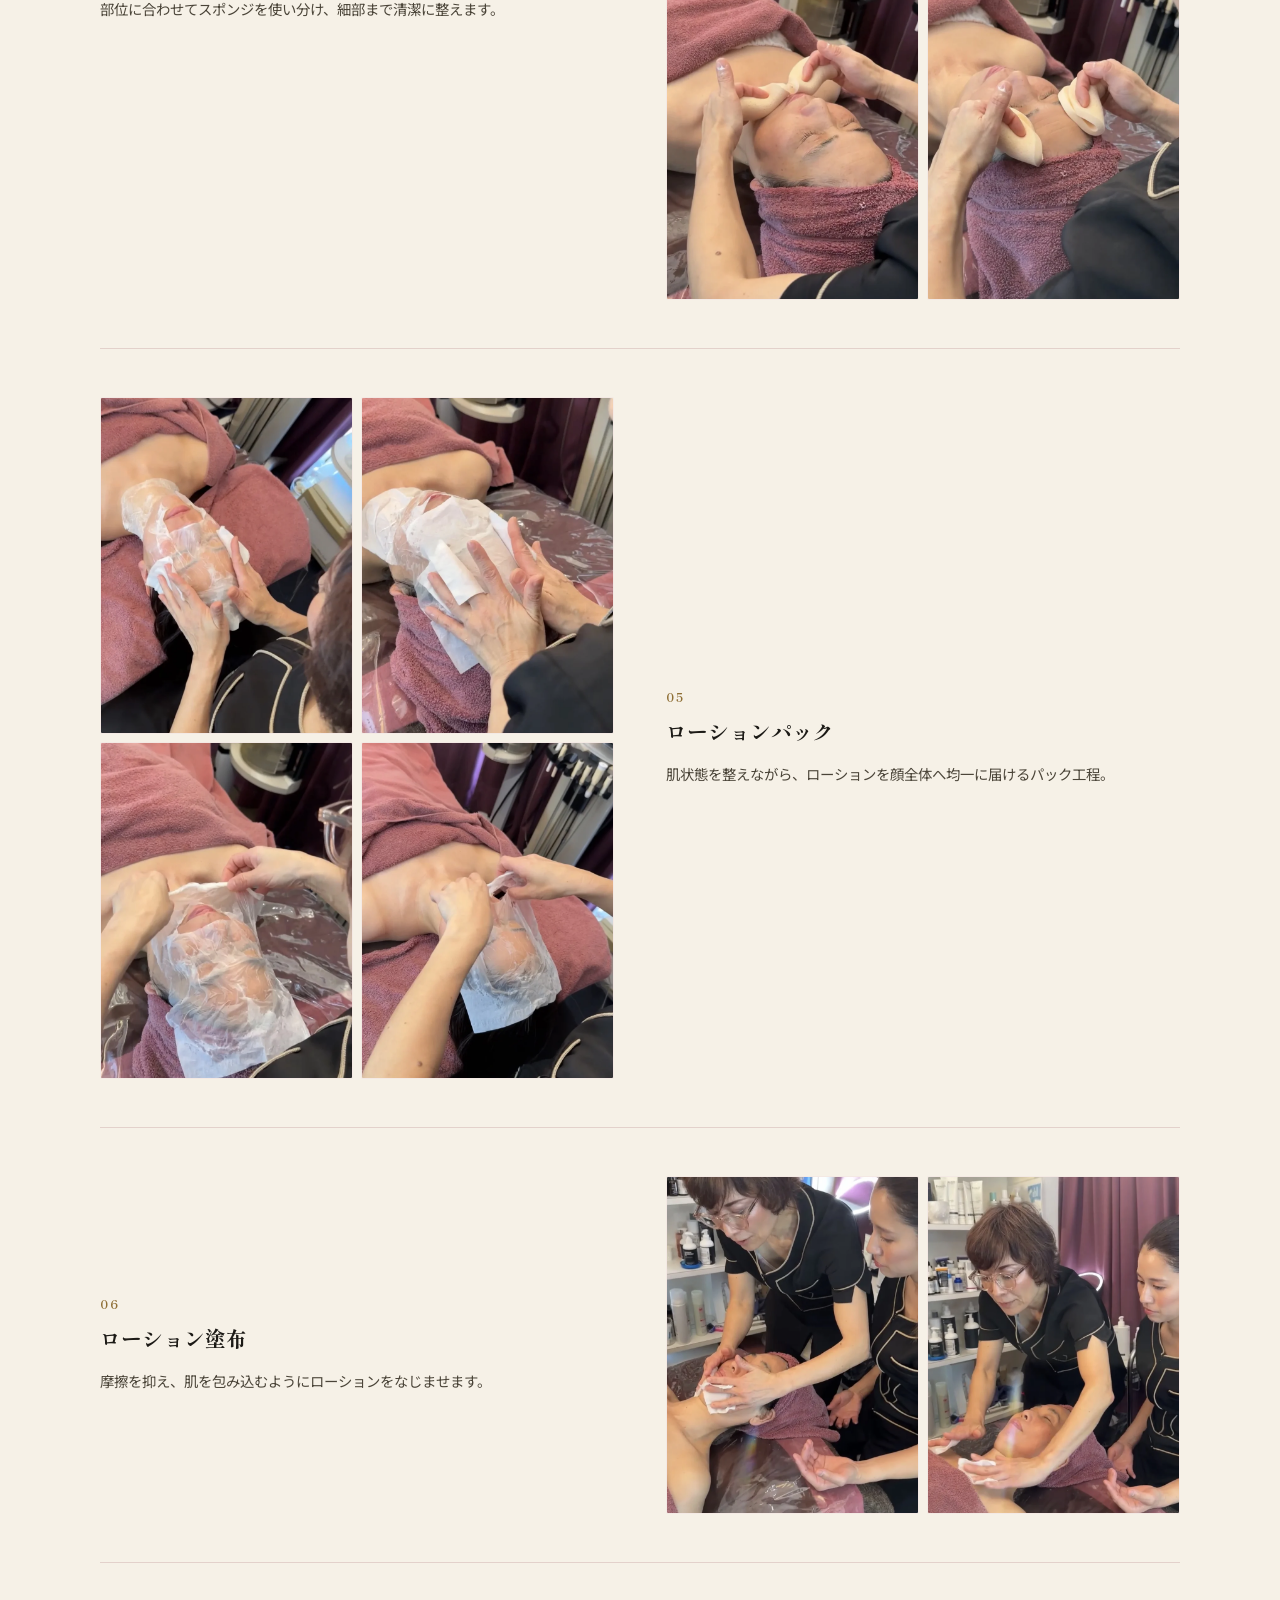
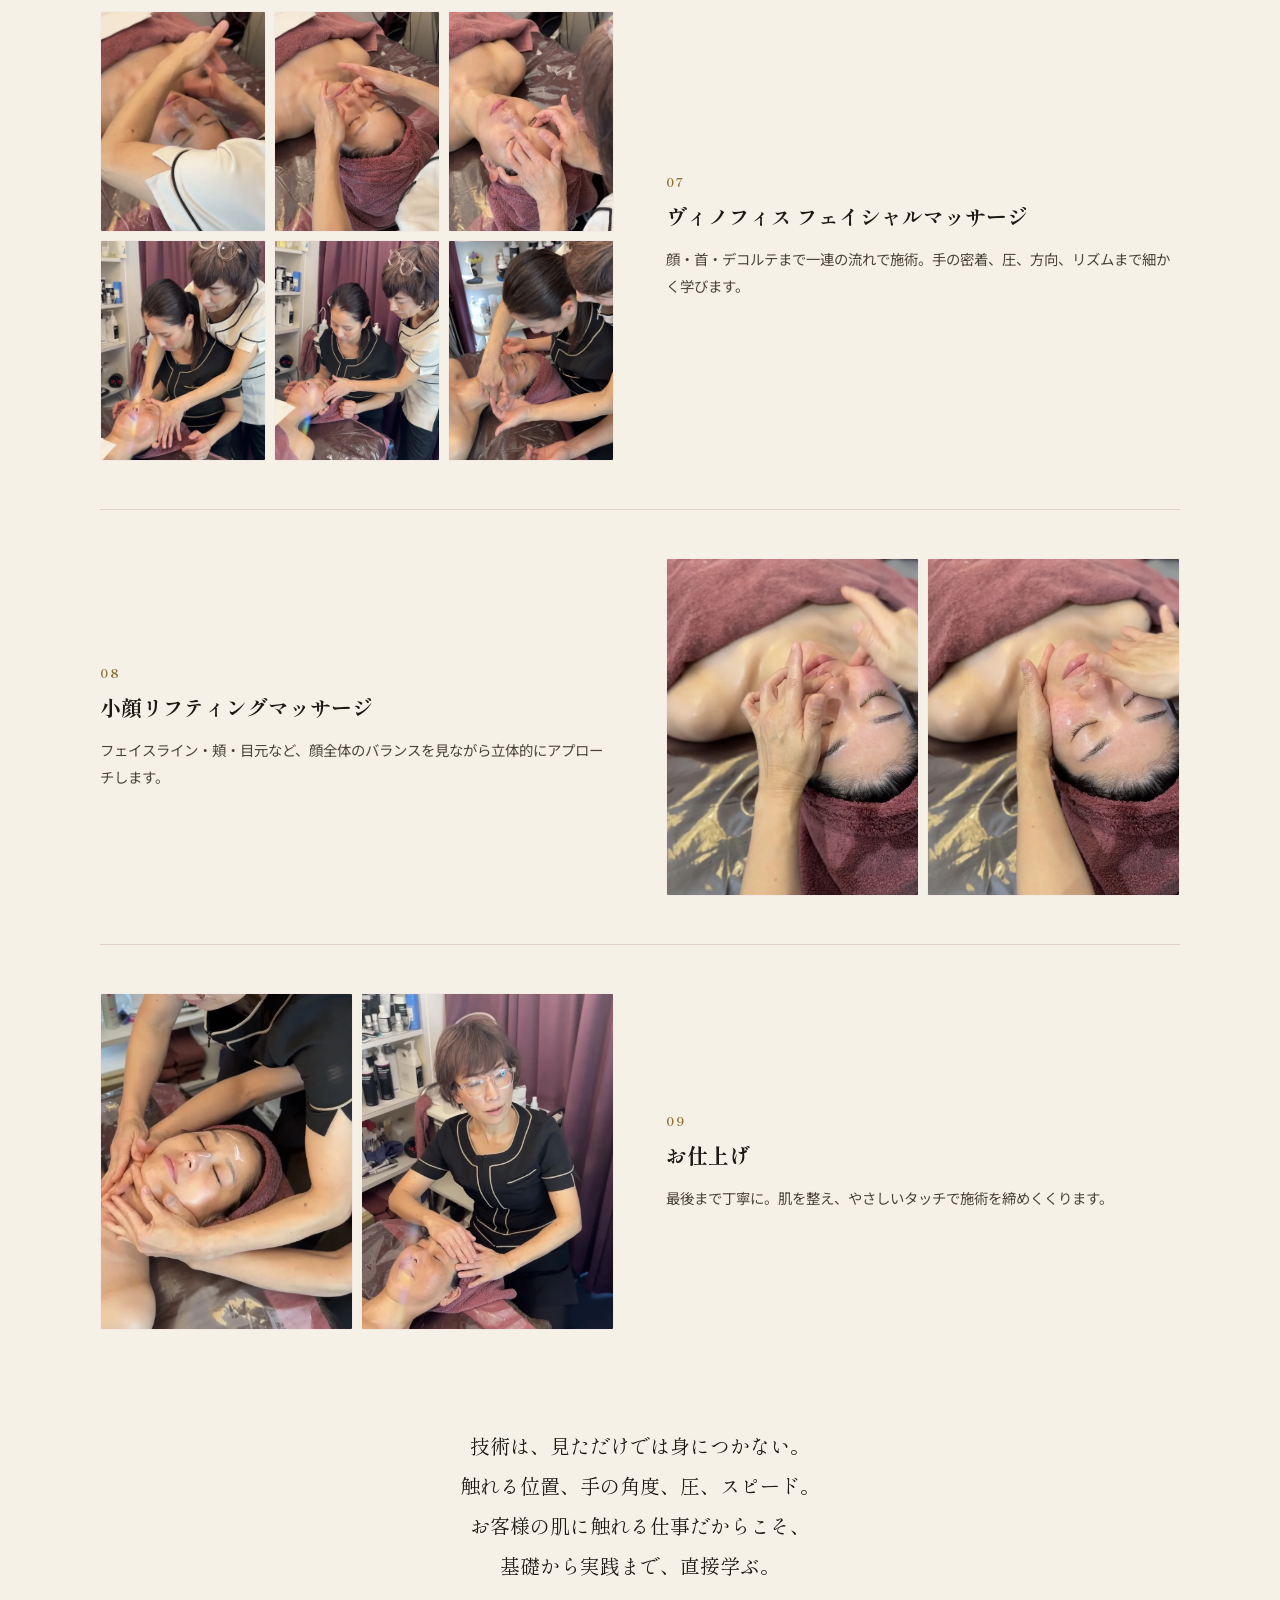
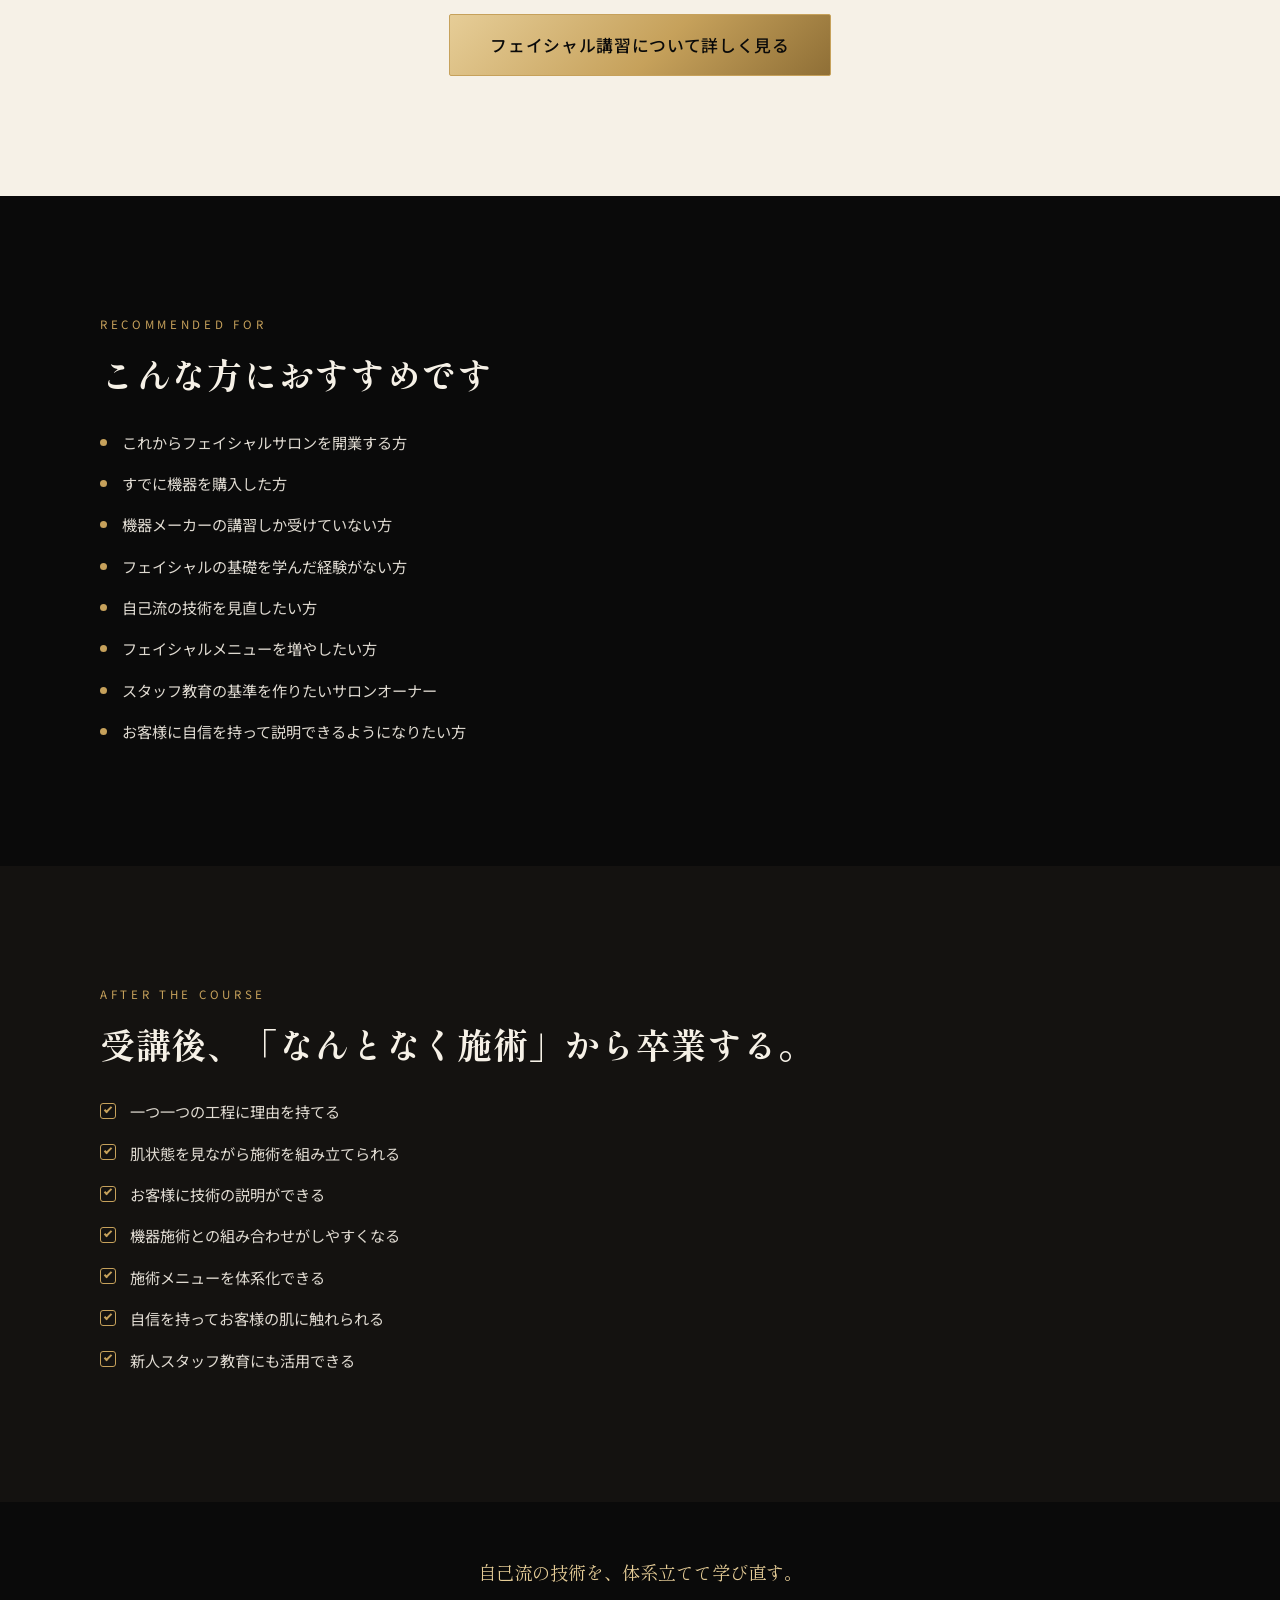
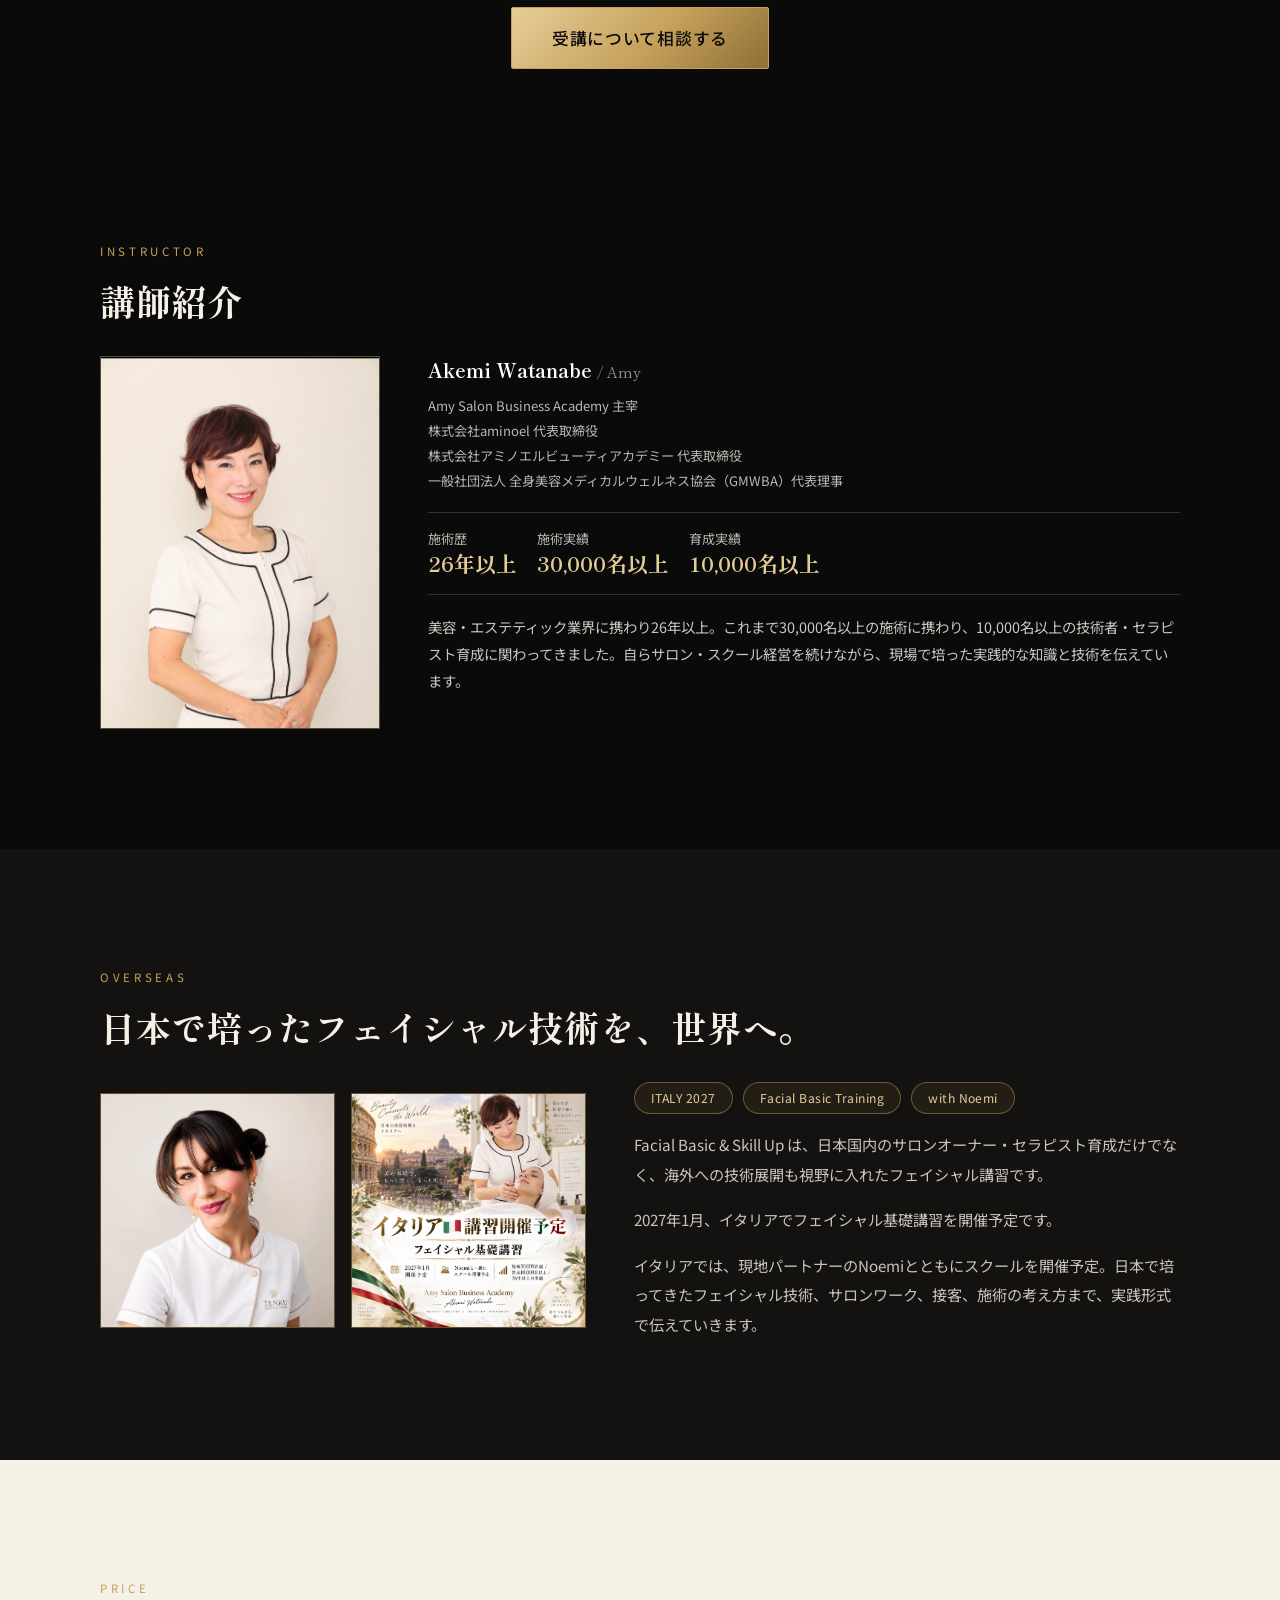
==== commit bfb8c106: "申込み導線の最終調整：CTA強化とSTEPごとのおすすめ表示を追加 - 受講料セクション直後に「どのSTEPから受講すればいいか迷っている方へ」の   強めのCTAブロックを新設（見出し・説明文・受講" ====
--- a/index.html
+++ b/index.html
@@ -59,7 +59,7 @@
       </div>
 
       <div class="hero__cta-group">
-        <a href="#" class="btn btn--gold btn--large js-cta-consult">フェイシャル講習について相談する</a>
+        <a href="#" class="btn btn--gold btn--large js-cta-consult">受講について相談する</a>
         <a href="#about-title" class="btn btn--outline-ivory btn--large">講習内容・料金を見る</a>
       </div>
     </div>
@@ -93,7 +93,7 @@
   <section class="section section--dark-2 section--compact" aria-label="相談のご案内">
     <div class="section__inner mid-cta">
       <p class="mid-cta__lead">機器の前に必要な基礎を、体系的に。</p>
-      <a href="#" class="btn btn--gold btn--large js-cta-consult">フェイシャル講習について相談する</a>
+      <a href="#" class="btn btn--gold btn--large js-cta-consult">受講について相談する</a>
     </div>
   </section>
 
@@ -257,7 +257,7 @@
   <section class="section section--dark section--compact" aria-label="相談のご案内">
     <div class="section__inner mid-cta">
       <p class="mid-cta__lead">必要なSTEPだけを選んで受講できます。</p>
-      <a href="#" class="btn btn--gold btn--large js-cta-consult">フェイシャル講習について相談する</a>
+      <a href="#" class="btn btn--gold btn--large js-cta-consult">受講について相談する</a>
     </div>
   </section>
 
@@ -514,7 +514,7 @@
   <section class="section section--dark section--compact" aria-label="相談のご案内">
     <div class="section__inner mid-cta">
       <p class="mid-cta__lead">自己流の技術を、体系立てて学び直す。</p>
-      <a href="#" class="btn btn--gold btn--large js-cta-consult">フェイシャル講習について相談する</a>
+      <a href="#" class="btn btn--gold btn--large js-cta-consult">受講について相談する</a>
     </div>
   </section>
 
@@ -608,6 +608,7 @@
             </div>
           </div>
           <p class="step-price-card__note">（税込）｜ディプロマ付き</p>
+          <p class="step-price-card__fit"><span class="step-price-card__fit-label">こんな方におすすめ</span>フェイシャル未経験の方／基礎から学び直したい方／サロンワークの基本を身につけたい方</p>
           <a href="#" class="btn btn--outline-gold btn--small js-cta-step1">STEP1を受講する</a>
         </div>
 
@@ -625,6 +626,7 @@
             </div>
           </div>
           <p class="step-price-card__note">（税込）｜ディプロマ付き</p>
+          <p class="step-price-card__fit"><span class="step-price-card__fit-label">こんな方におすすめ</span>フェイシャル経験者／技術の幅を広げたい方／結果につながる手技を学びたい方</p>
           <a href="#" class="btn btn--outline-gold btn--small js-cta-step2">STEP2を受講する</a>
         </div>
 
@@ -642,6 +644,7 @@
             </div>
           </div>
           <p class="step-price-card__note">（税込）｜ディプロマ付き</p>
+          <p class="step-price-card__fit"><span class="step-price-card__fit-label">こんな方におすすめ</span>フェイシャル経験者／パック・スペシャルケアの技術を増やしたい方／サロンメニューの幅を広げたい方</p>
           <a href="#" class="btn btn--outline-gold btn--small js-cta-step3">STEP3を受講する</a>
         </div>
       </div>
@@ -657,9 +660,20 @@
       </div>
 
       <div class="hero__cta-group" style="margin-top:32px;">
-        <a href="#" class="btn btn--gold btn--large js-cta-consult">フェイシャル講習について相談する</a>
+        <a href="#" class="btn btn--gold btn--large js-cta-consult">受講について相談する</a>
         <a href="#" class="btn btn--outline-gold btn--large js-cta-apply">受講を希望する</a>
       </div>
+    </div>
+  </section>
+
+  <!-- 12.5 STEP選びのご相談 -->
+  <section class="section section--dark-2 section--compact" aria-labelledby="step-guide-title">
+    <div class="section__inner step-guide-cta">
+      <h2 class="section__title" id="step-guide-title">どのSTEPから受講すればいいか<br class="sp-only">迷っている方へ</h2>
+      <p class="section__lead">
+        現在の技術レベル・サロン経験・今後の目標を伺い、あなたに合った受講STEPをご案内します。無理に全STEPを受講する必要はありません。
+      </p>
+      <a href="#" class="btn btn--gold btn--large js-cta-consult">受講について相談する</a>
     </div>
   </section>
 
@@ -707,7 +721,7 @@
         </details>
         <details class="faq-item">
           <summary class="faq-item__q">申込み方法は？</summary>
-          <p class="faq-item__a">LP内の「フェイシャル講習について相談する」または「受講を希望する」ボタン、各STEPの申込みボタンから公式LINEにご案内します。</p>
+          <p class="faq-item__a">LP内の「受講について相談する」または「受講を希望する」ボタン、各STEPの申込みボタンから公式LINEにご案内します。</p>
         </details>
       </div>
     </div>
@@ -716,20 +730,13 @@
   <!-- 14. 最終CTA -->
   <section class="section section--dark-2 section--final" aria-labelledby="final-title">
     <div class="section__inner">
-      <h2 class="section__title" id="final-title">機器を買う前に。<br>機器を使う前に。</h2>
-      <p class="section__lead">
-        お客様の肌に触れる仕事だからこそ、<br>
-        まず基礎から。
-      </p>
-      <p class="section__lead" style="color:var(--color-gold-light);">
-        「なんとなく」ではなく、理由のある施術を。<br>
-        「自己流」ではなく、体系的な技術を。
-      </p>
-      <p class="price-includes" style="margin-bottom:28px;">
-        対面実技講習｜各STEPともディプロマ付き｜受講料はSTEPごとに異なります（詳細は受講料セクションをご確認ください）
+      <h2 class="section__title" id="final-title">フェイシャル技術を、<br class="sp-only">自己流のままにしない。</h2>
+      <p class="section__lead" style="max-width:780px;">
+        基礎・実践・サロンワーク・接客まで、現場で使える技術として身につけるための講習です。<br>
+        受講STEPに迷われる方は、まずご相談ください。
       </p>
       <div class="hero__cta-group">
-        <a href="#" class="btn btn--gold btn--large js-cta-consult">フェイシャル講習について相談する</a>
+        <a href="#" class="btn btn--gold btn--large js-cta-consult">受講について相談する</a>
       </div>
     </div>
   </section>
--- a/css/style.css
+++ b/css/style.css
@@ -154,6 +154,12 @@
 }
 .site-header__cta { white-space: nowrap; }
 
+@media (max-width: 768px) {
+  .site-header__inner {
+    padding: 8px var(--section-pad-x);
+  }
+}
+
 main { padding-top: 56px; }
 
 /* ---------- Layout helpers ---------- */
@@ -188,6 +194,14 @@
   letter-spacing: 0.02em;
 }
 .section--ivory .section__title { color: var(--color-ink); }
+@media (max-width: 768px) {
+  #overseas-title,
+  #step-guide-title {
+    font-size: clamp(1.15rem, 5.2vw, 1.375rem);
+    letter-spacing: 0.01em;
+    line-height: 1.55;
+  }
+}
 .section__lead {
   font-size: clamp(1rem, 2.4vw, 1.1rem);
   line-height: 1.95;
@@ -806,6 +820,20 @@
   font-size: 0.74rem;
   color: var(--color-ink-soft);
 }
+.step-price-card__fit {
+  margin: 0;
+  width: 100%;
+  font-size: 0.78rem;
+  line-height: 1.75;
+  color: var(--color-ink-soft);
+}
+.step-price-card__fit-label {
+  display: block;
+  font-size: 0.68rem;
+  letter-spacing: 0.1em;
+  color: var(--color-gold-deep);
+  margin-bottom: 4px;
+}
 
 /* ---------- Price table (共通/受講料まとめ) ---------- */
 .price-includes {
@@ -1055,6 +1083,22 @@
   text-align: center;
   gap: 18px;
 }
+
+/* ---------- STEP guide CTA (受講料セクション直後) ---------- */
+.step-guide-cta {
+  display: flex;
+  flex-direction: column;
+  align-items: center;
+  text-align: center;
+  gap: 20px;
+}
+.step-guide-cta .section__title {
+  margin: 0;
+}
+.step-guide-cta .section__lead {
+  max-width: 780px;
+  margin: 0;
+}
 .mid-cta__lead {
   font-family: var(--font-serif);
   font-size: clamp(1rem, 3.2vw, 1.15rem);
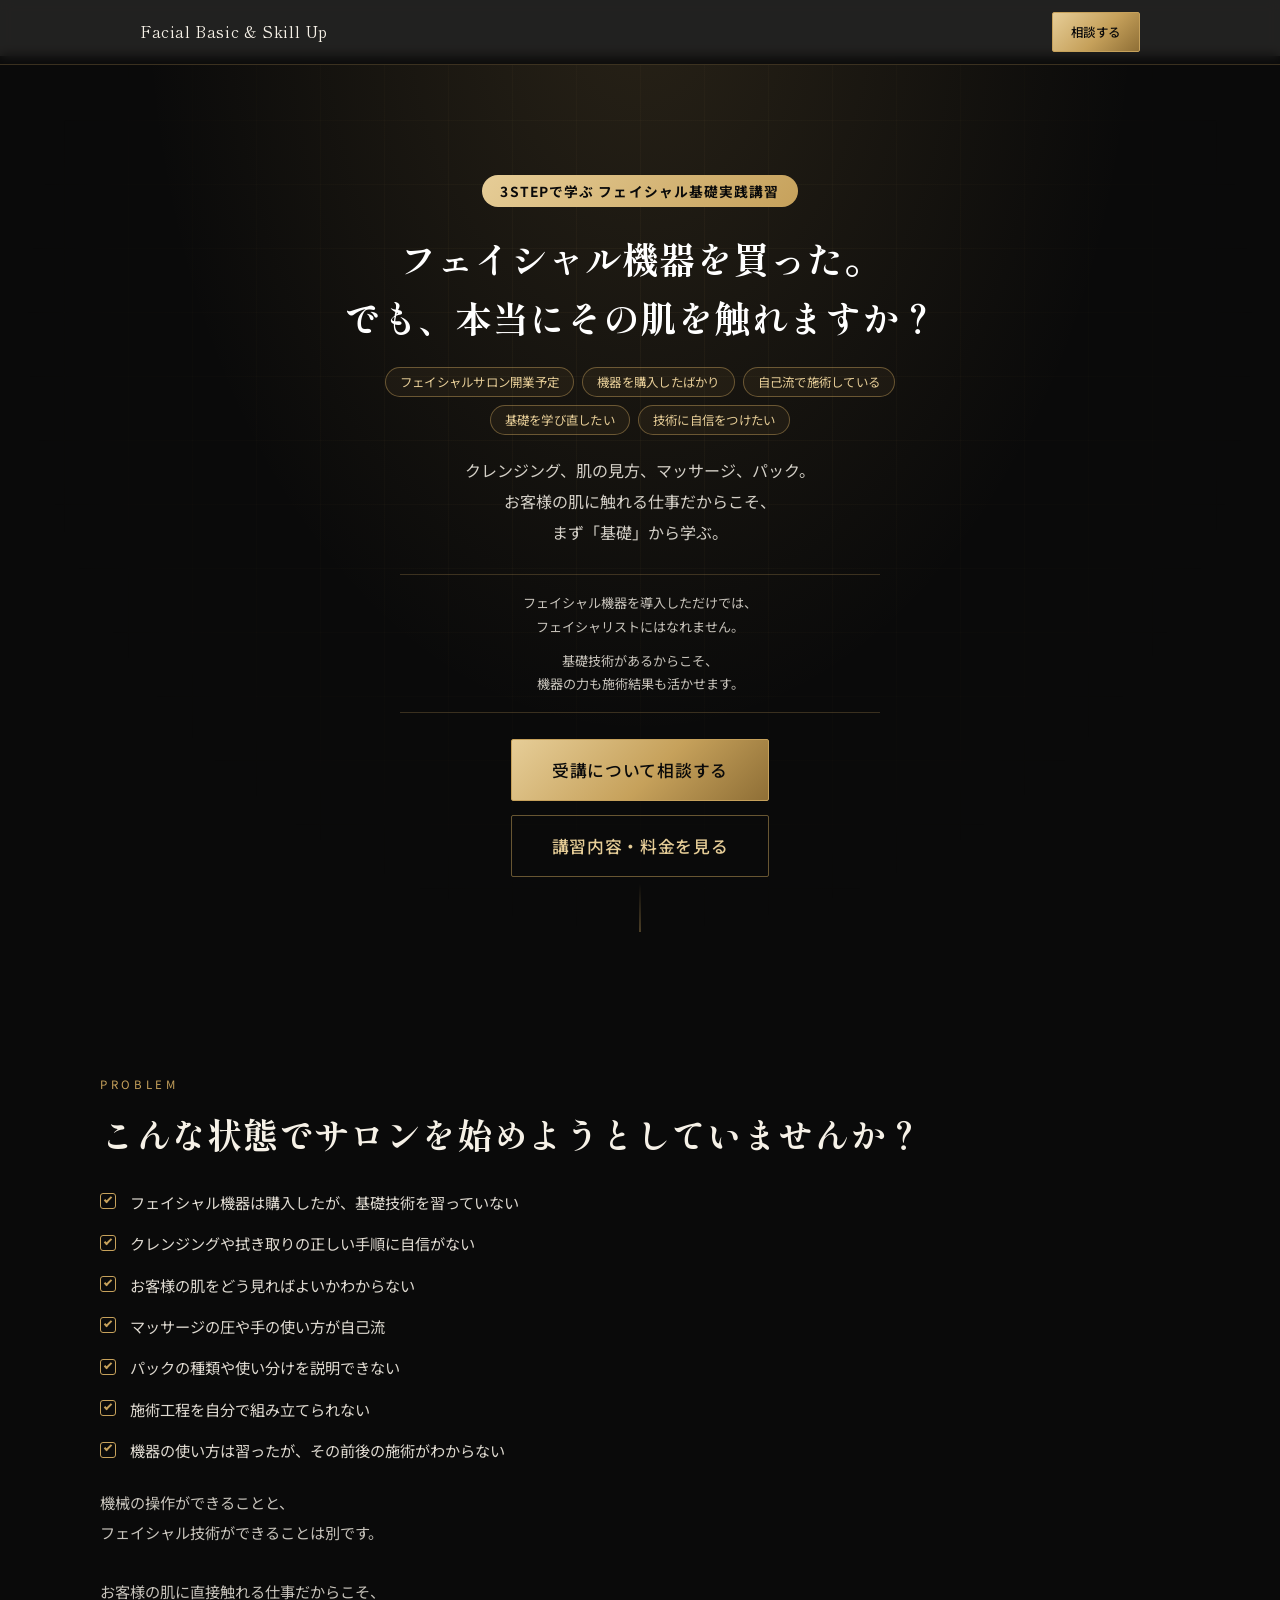
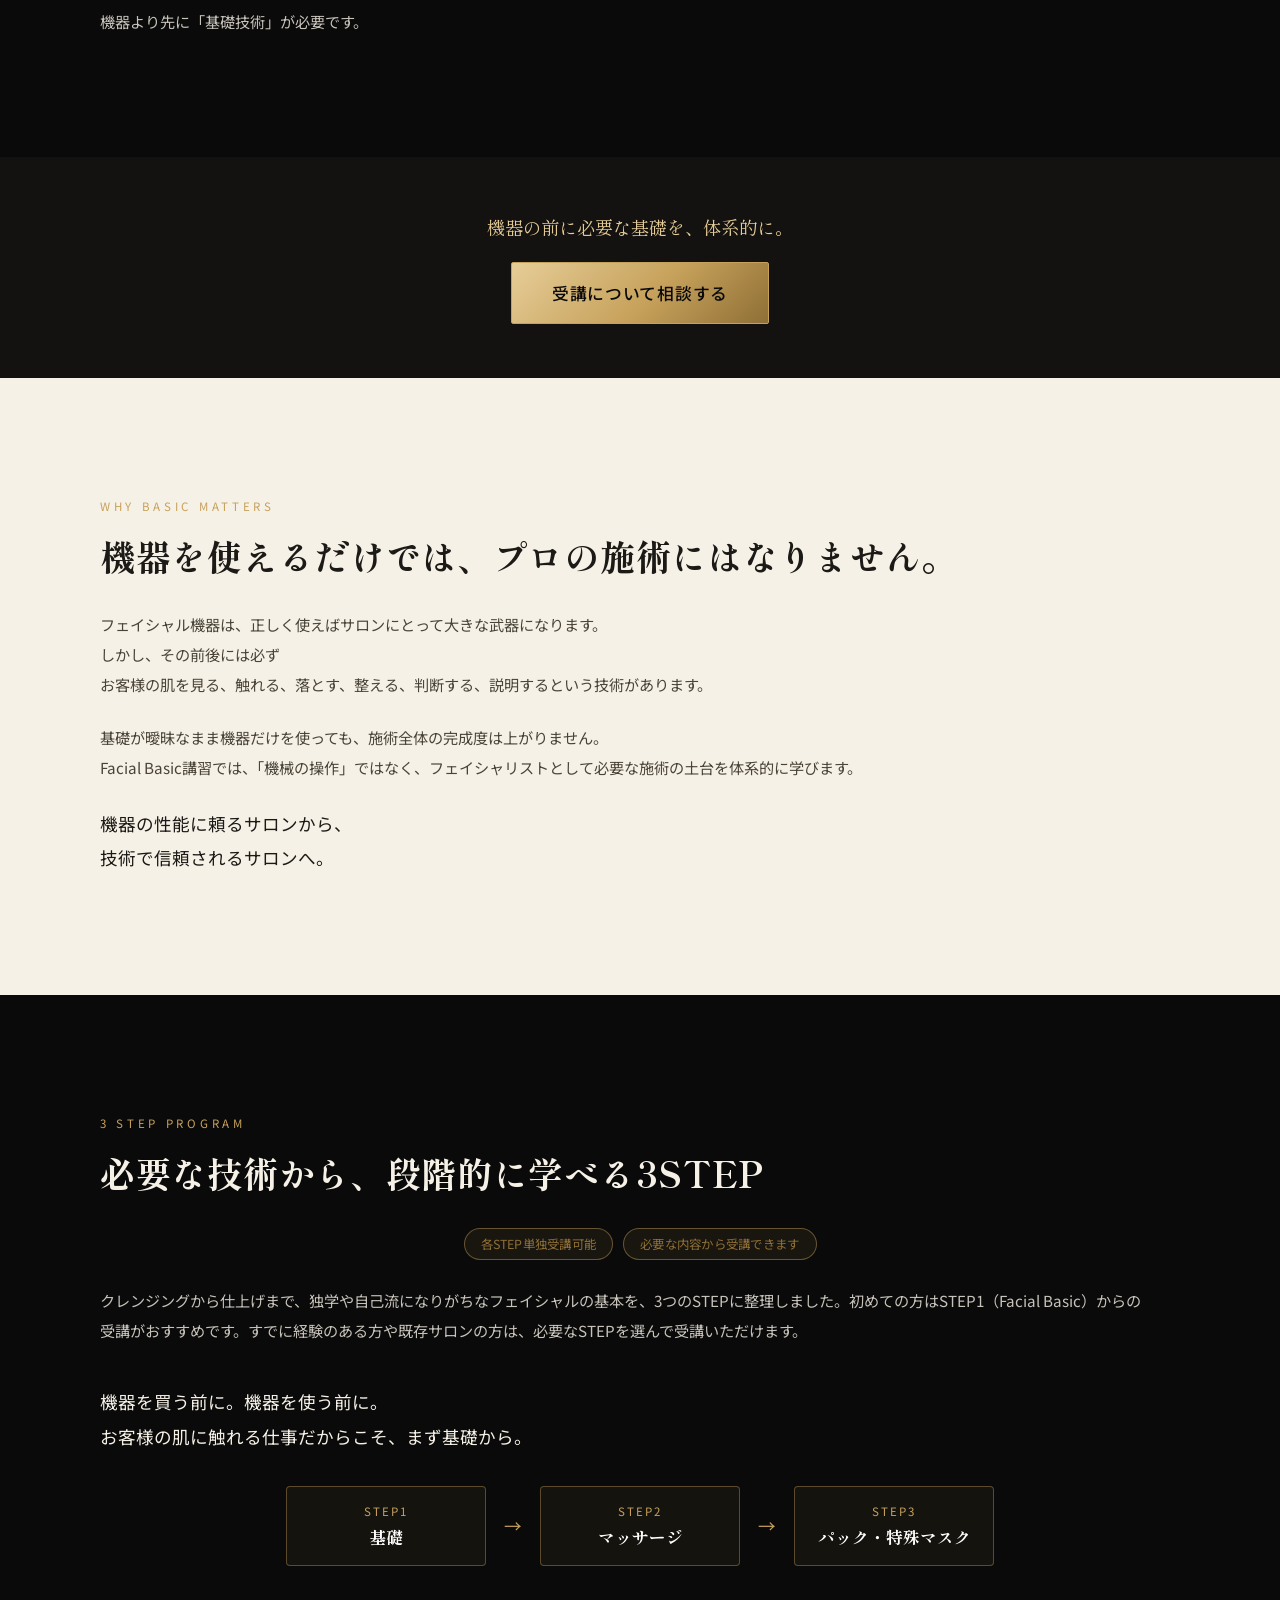
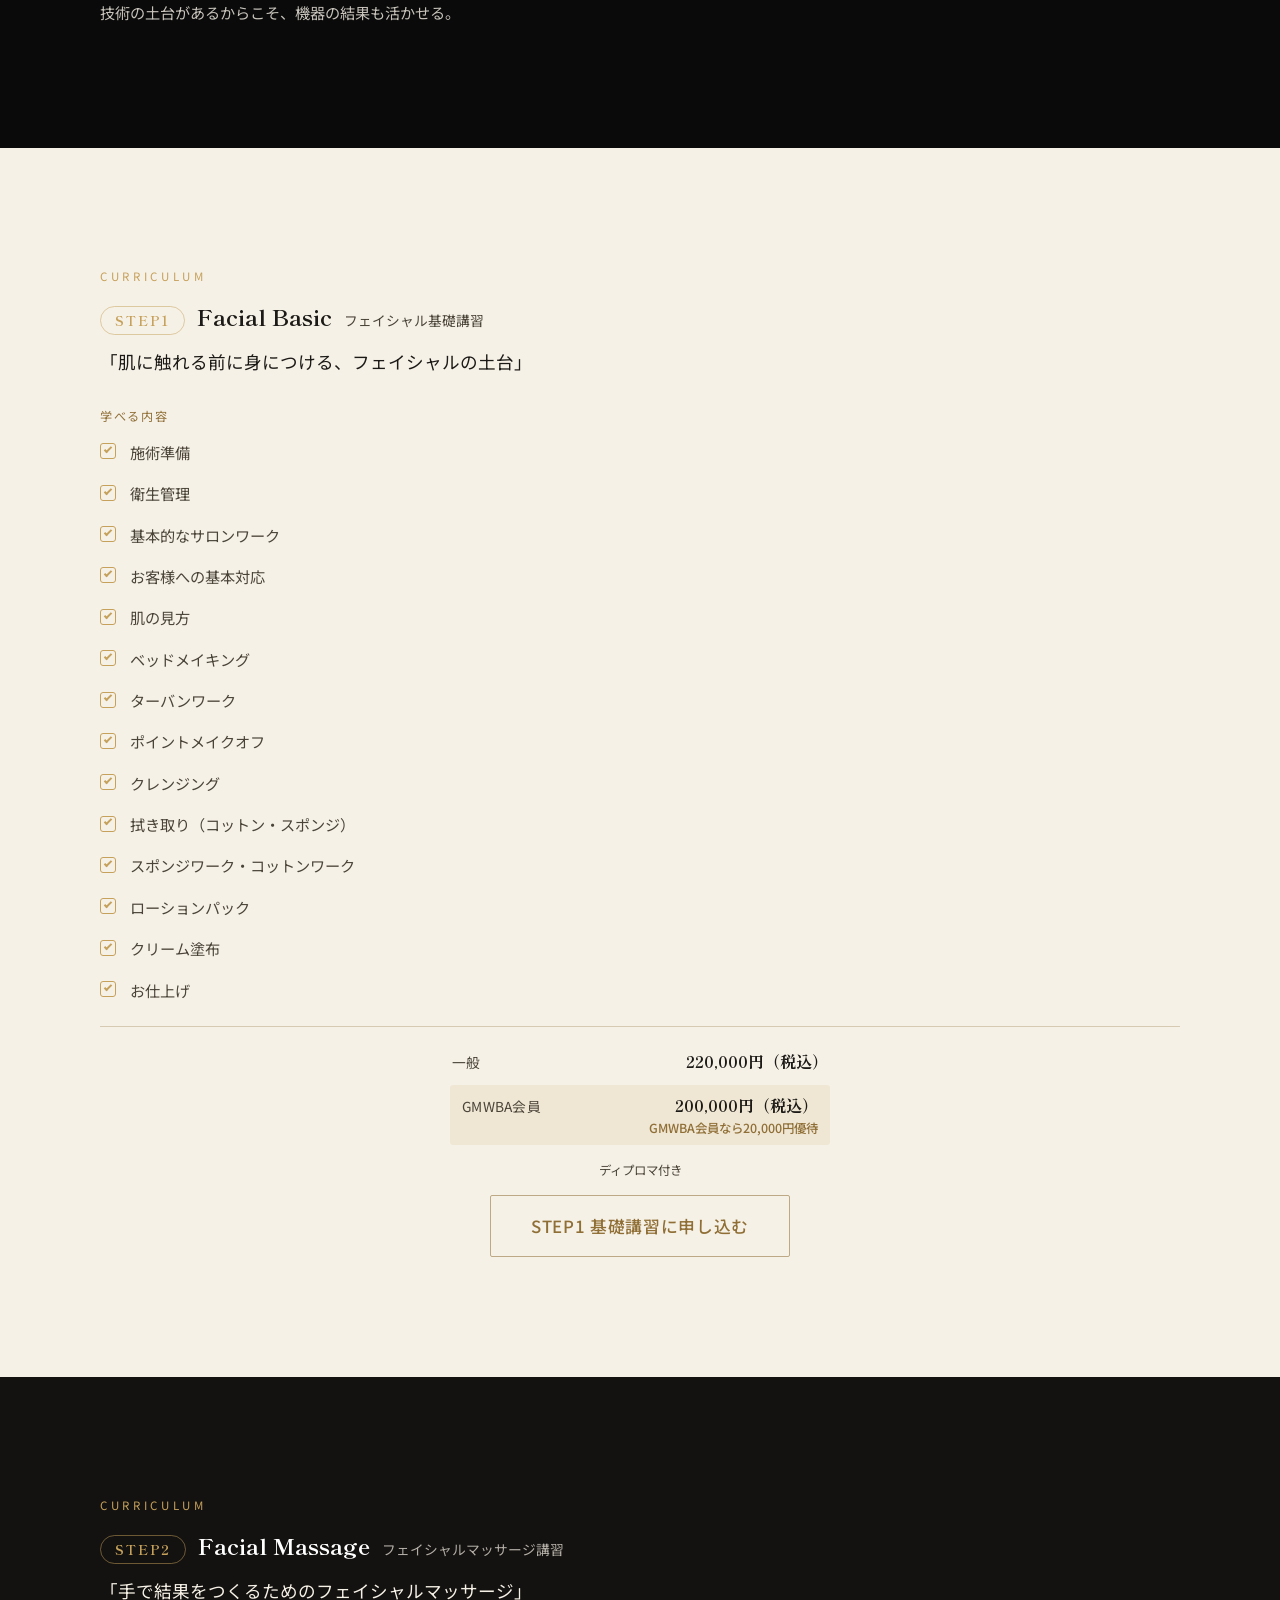
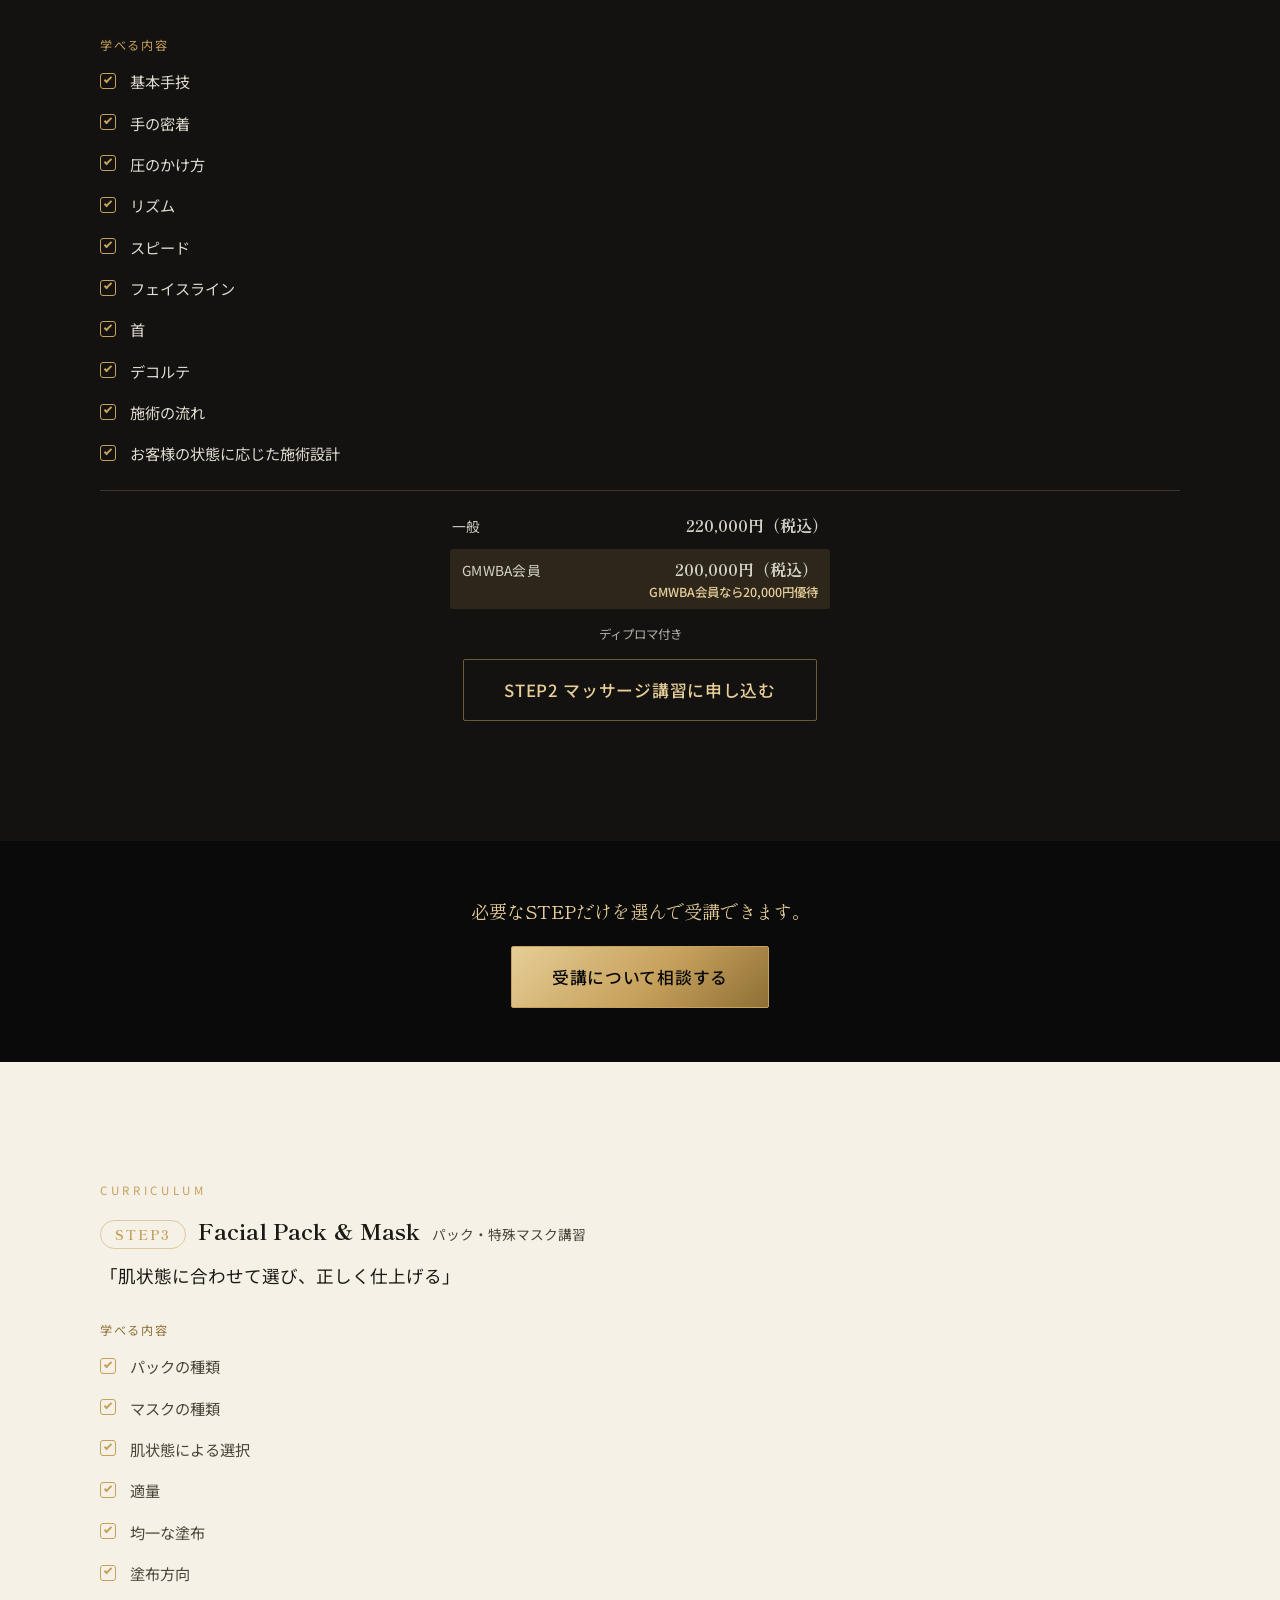
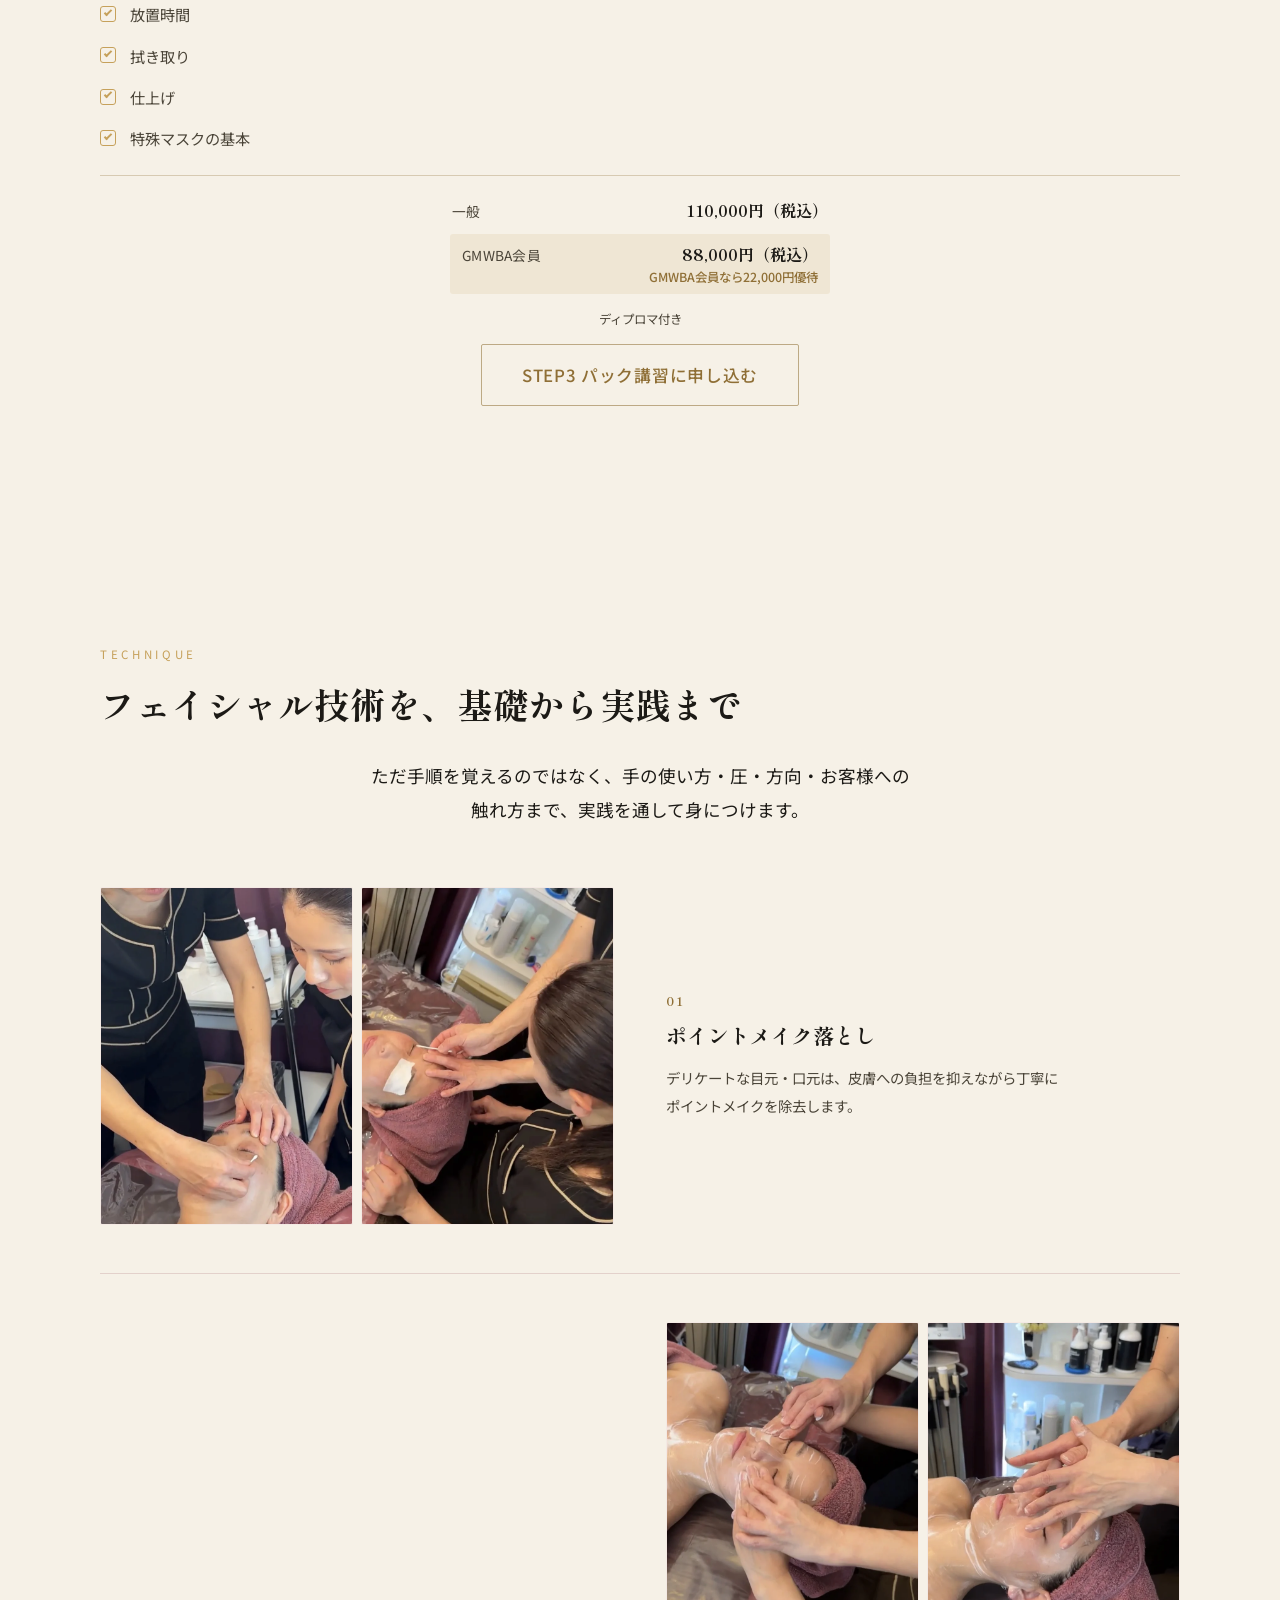
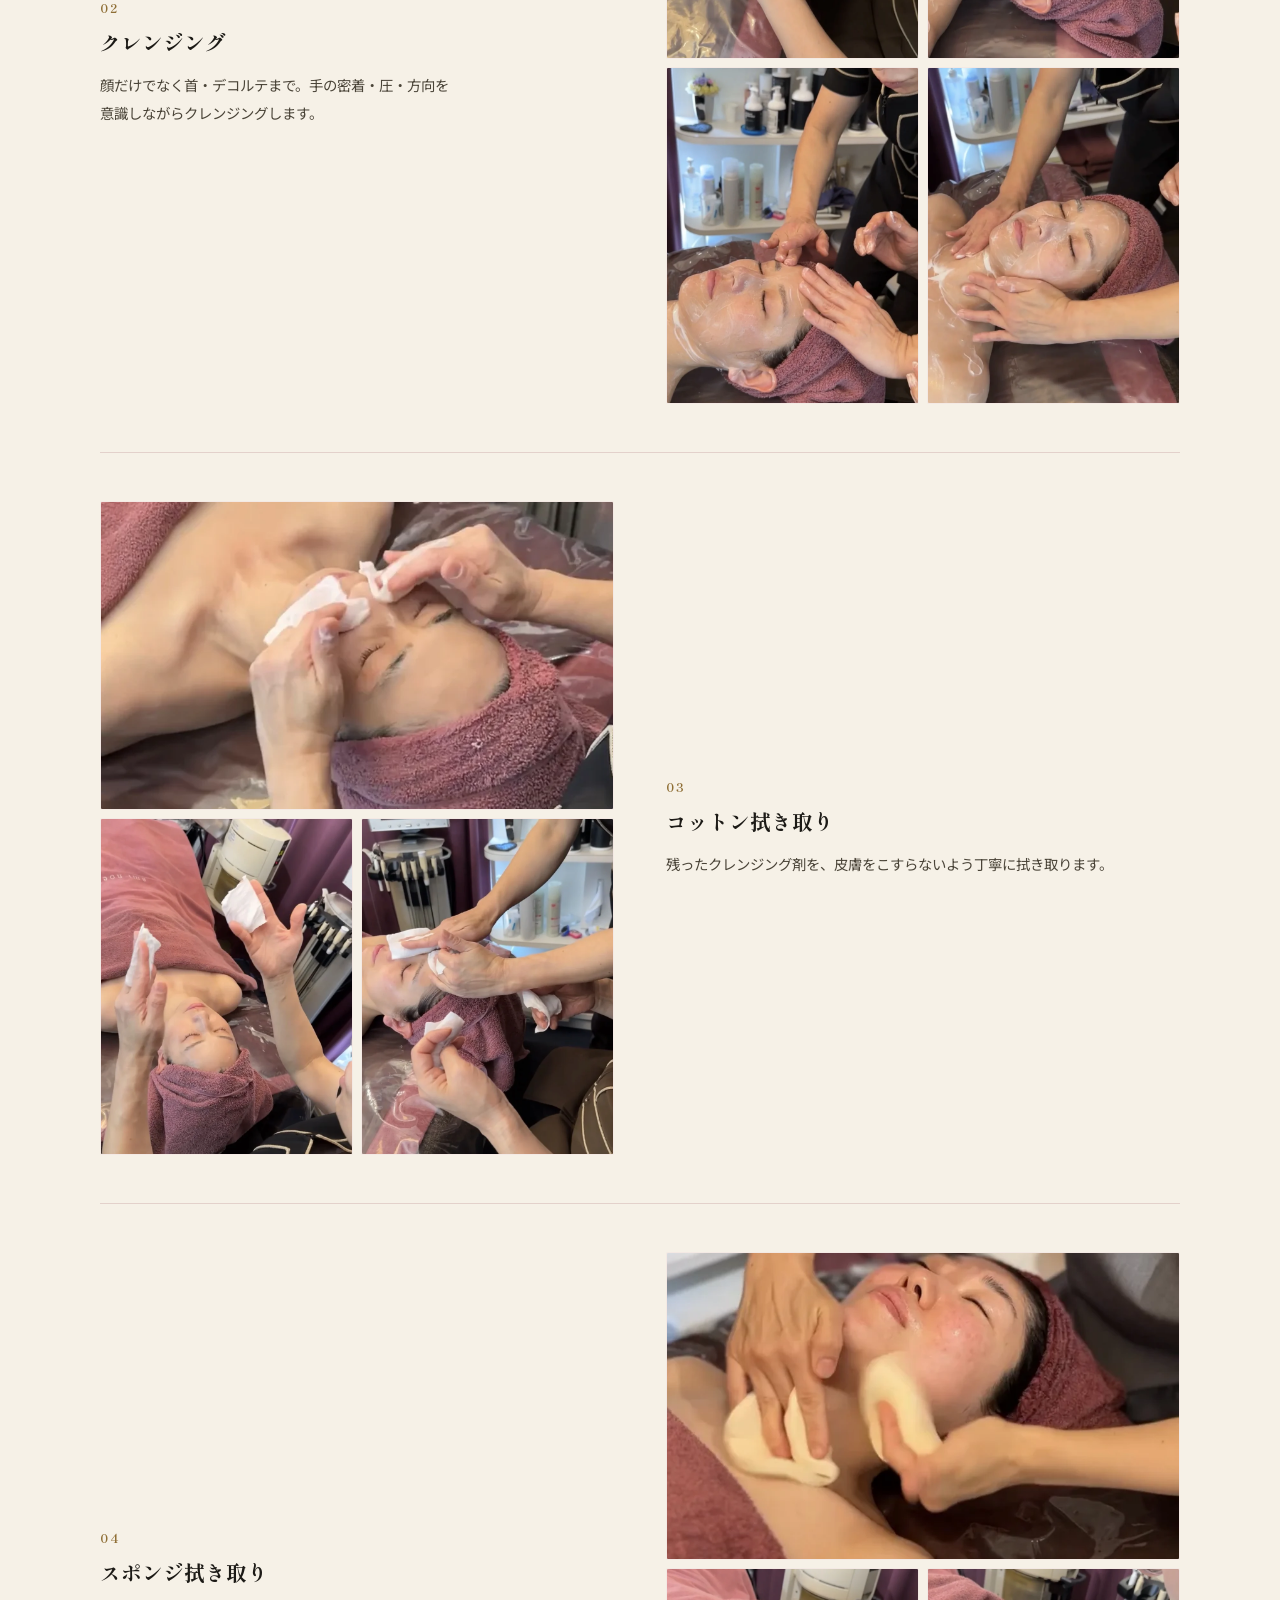
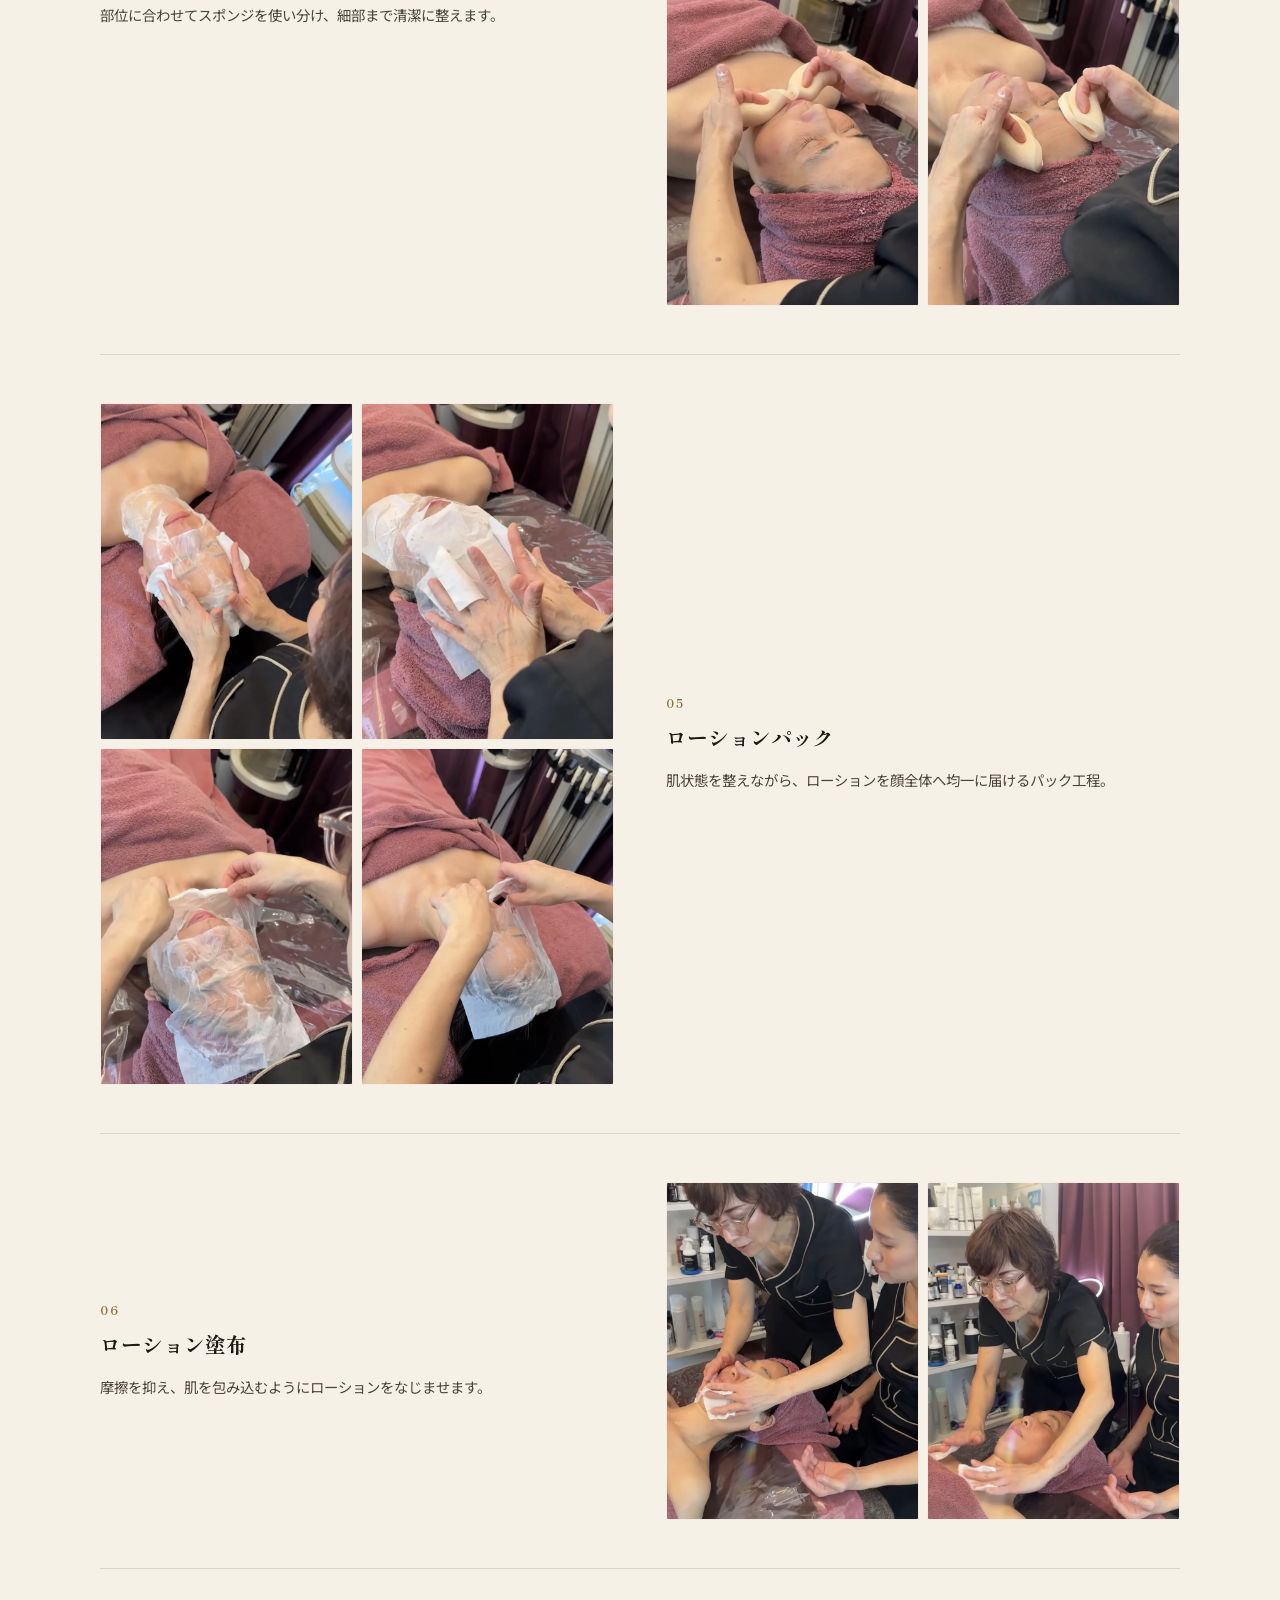
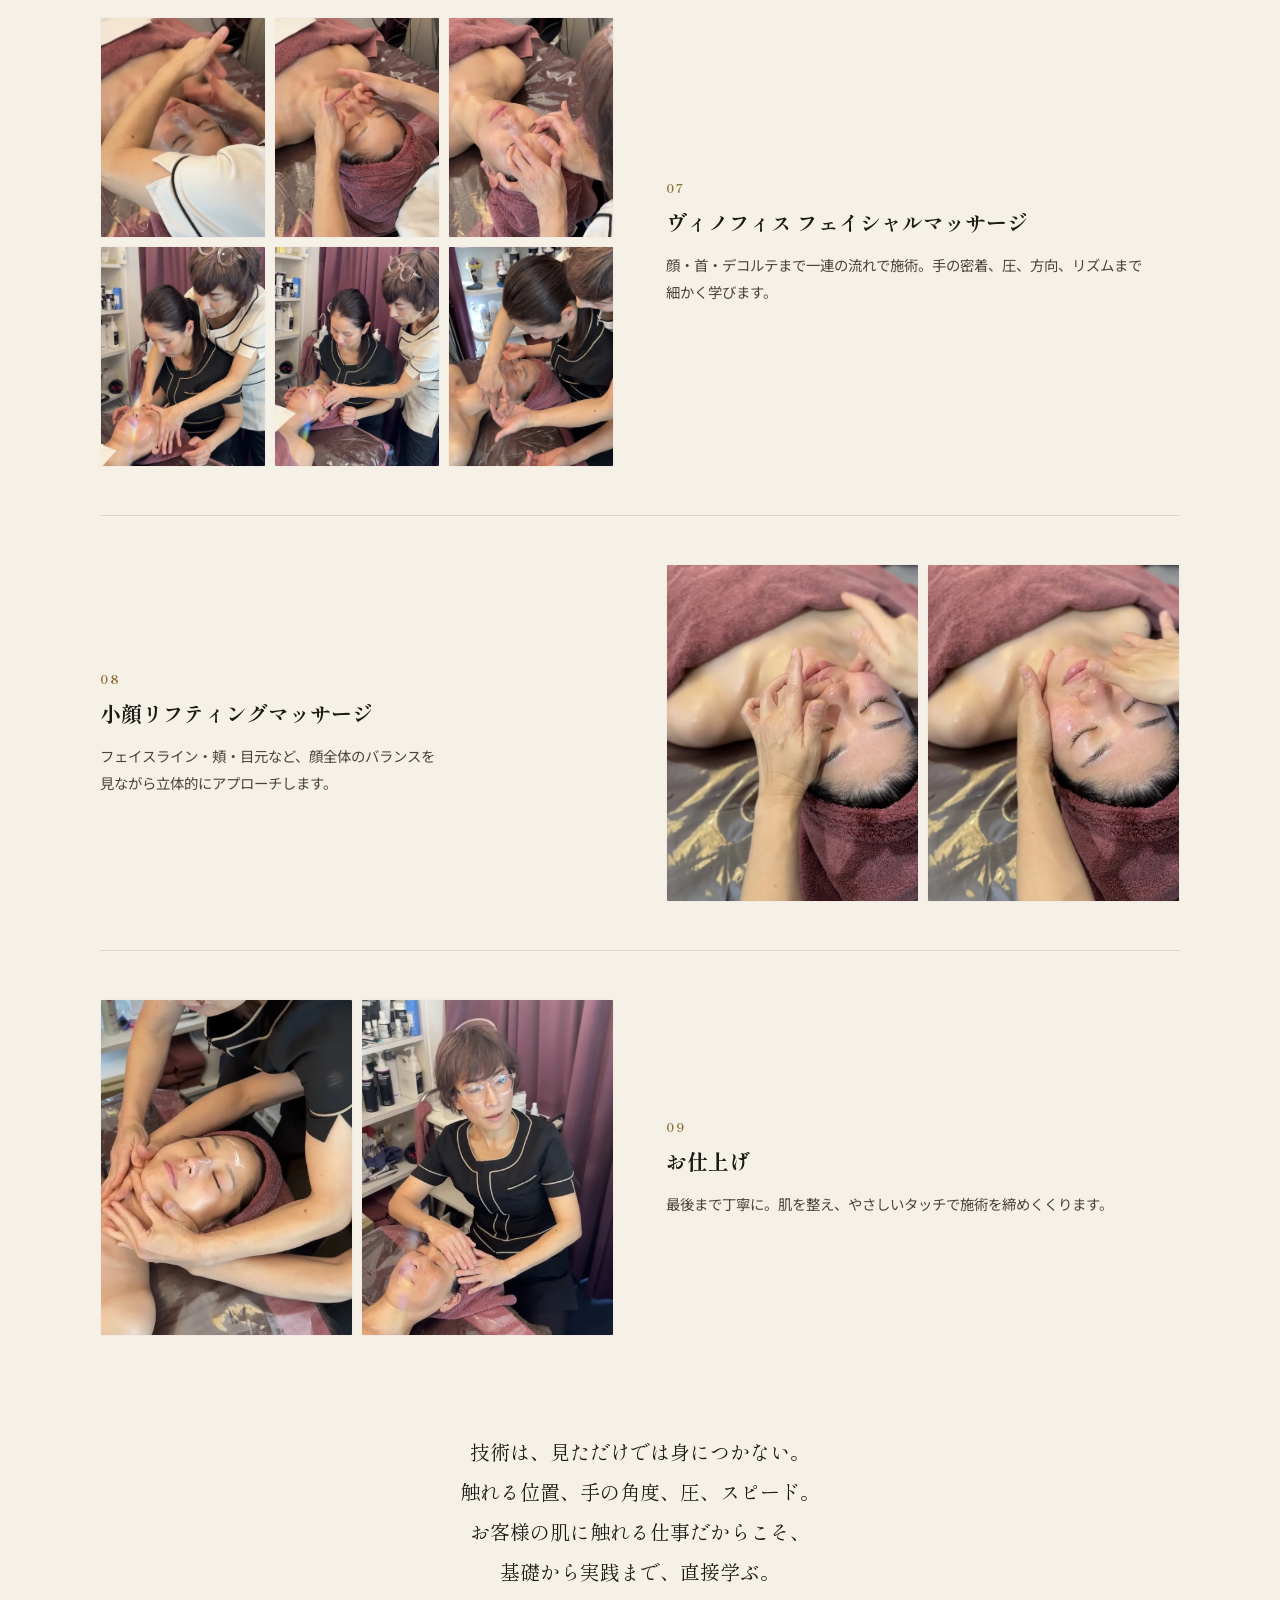
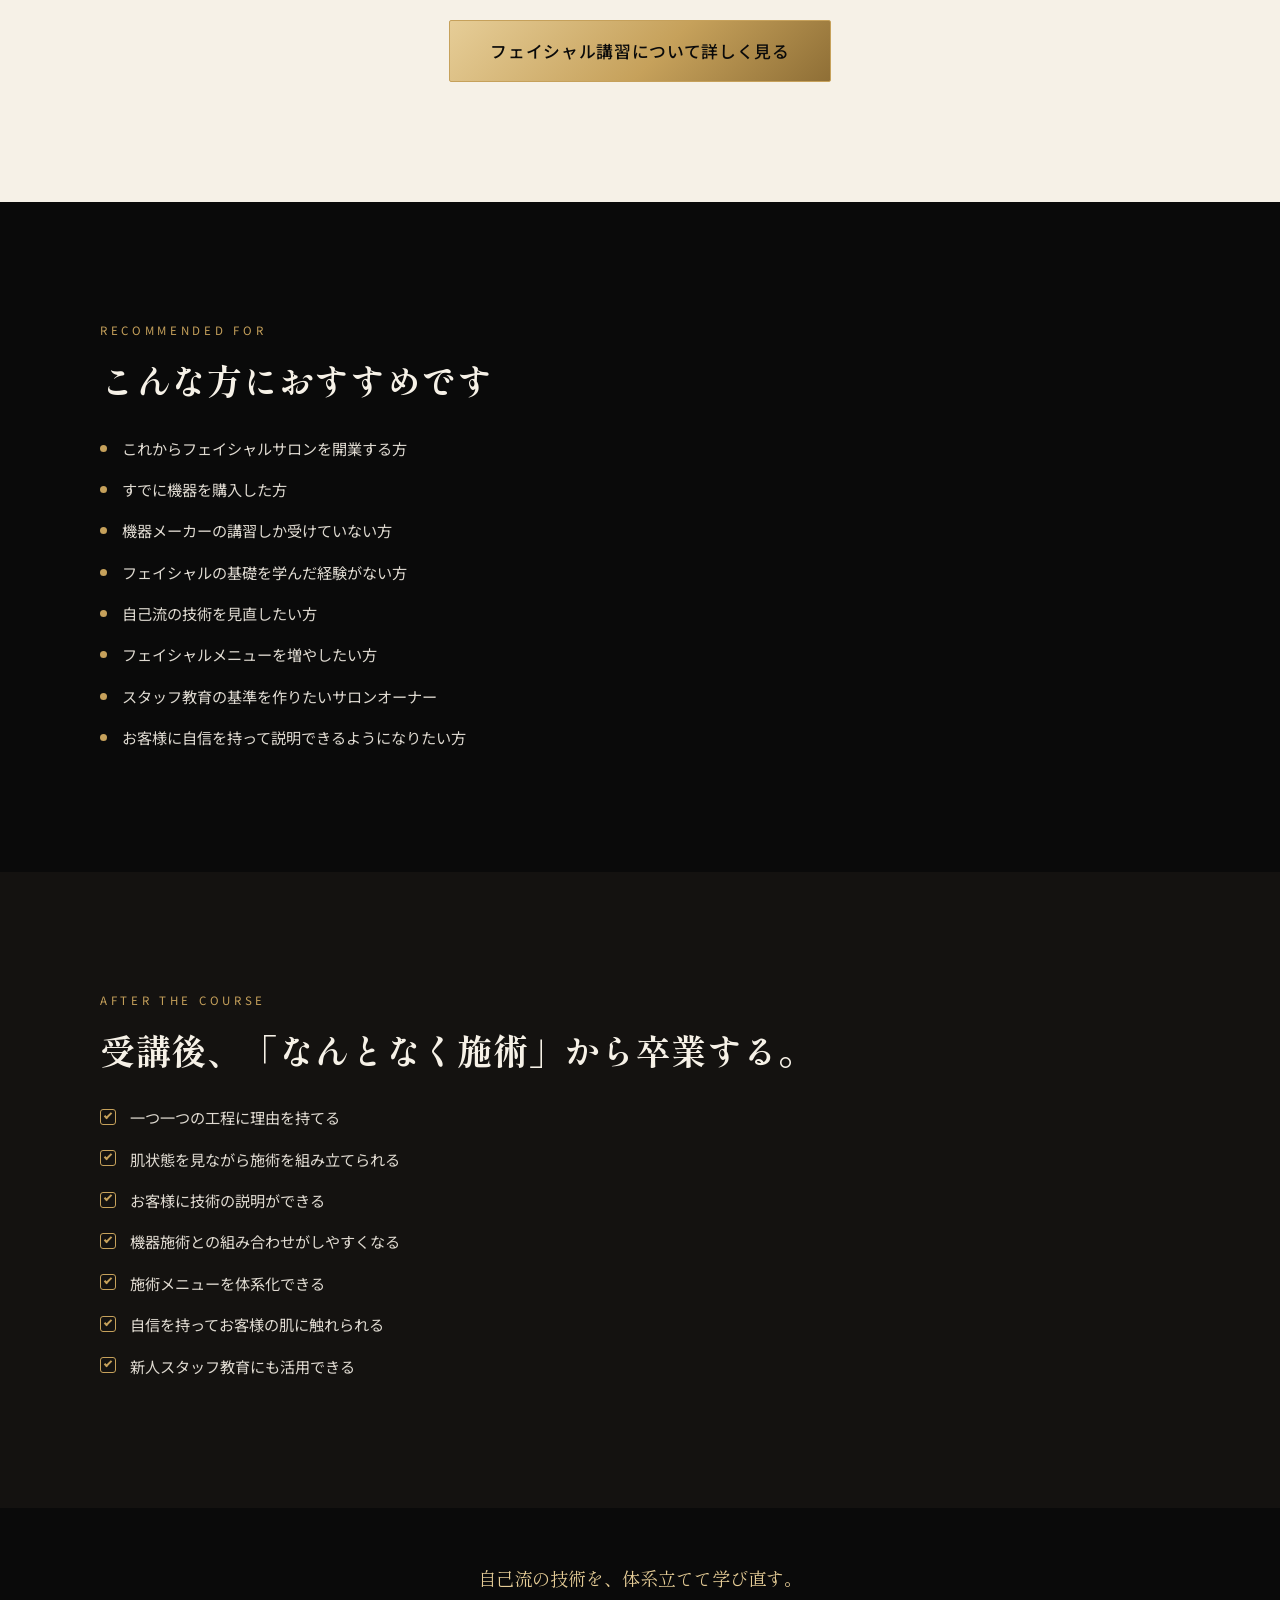
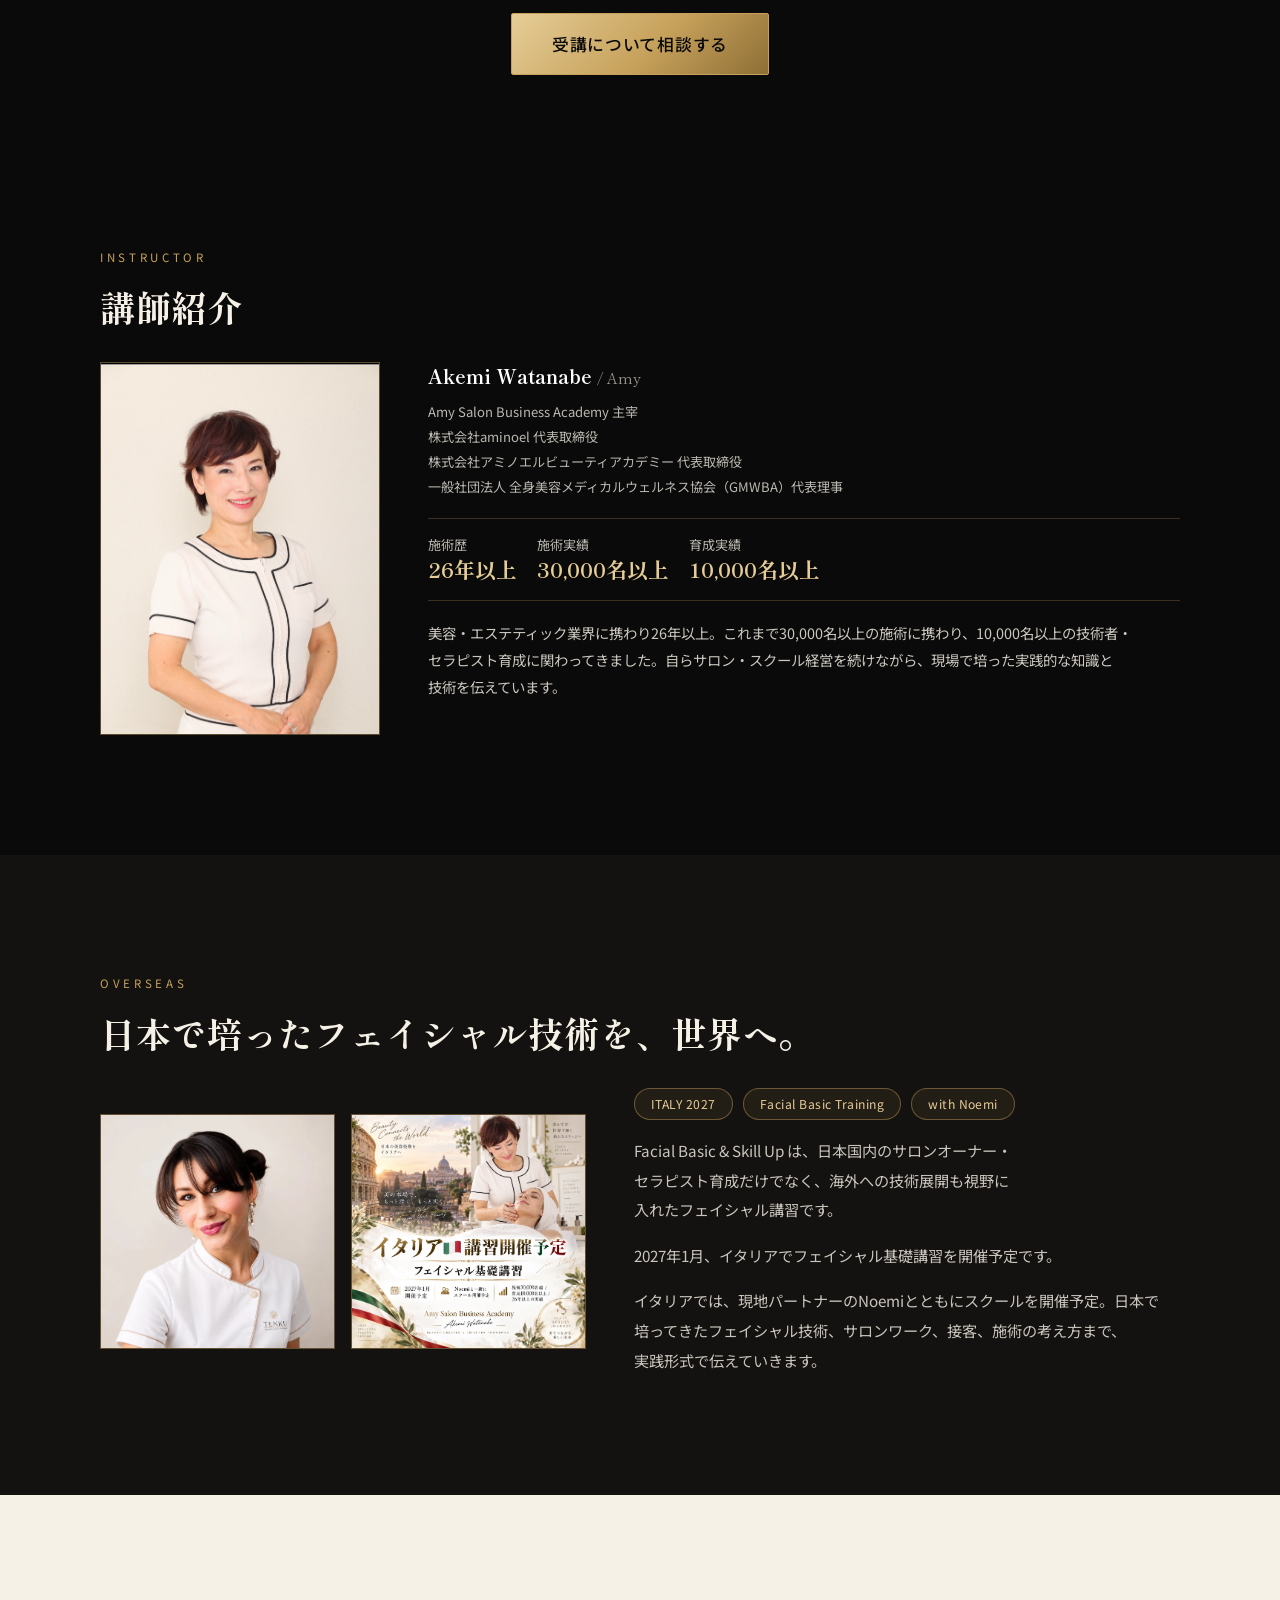
==== commit d325ba42: "スマホ表示の改善：アンカー位置・見出し改行・ボタン改行・小さい文字を調整 - ページ内リンクの移動先見出しが固定ヘッダーに隠れないよう scroll-padding-top を追加 - ファーストビュ" ====
--- a/index.html
+++ b/index.html
@@ -6,7 +6,22 @@
 <title>Facial Basic & Skill Up｜フェイシャル基礎・スキルアップ講習</title>
 <meta name="description" content="フェイシャル機器を買った。でも、本当にその肌を触れますか？クレンジング・肌の見方・マッサージ・パックなど、フェイシャル施術の基礎をSTEP1〜STEP3で体系的に学ぶ実践講習です。">
 <meta name="robots" content="index,follow">
-<link rel="canonical" href="https://example.com/">
+<link rel="canonical" href="https://aminoel0307-ship-it.github.io/facial-basic-lp/">
+
+<meta property="og:type" content="website">
+<meta property="og:url" content="https://aminoel0307-ship-it.github.io/facial-basic-lp/">
+<meta property="og:title" content="Facial Basic &amp; Skill Up｜フェイシャル基礎・スキルアップ講習">
+<meta property="og:description" content="フェイシャル機器を買った。でも、本当にその肌を触れますか？クレンジング・肌の見方・マッサージ・パックなど、フェイシャル施術の基礎をSTEP1〜STEP3で体系的に学ぶ実践講習です。">
+<meta property="og:site_name" content="Facial Basic &amp; Skill Up">
+<meta property="og:locale" content="ja_JP">
+<meta property="og:image" content="https://aminoel0307-ship-it.github.io/facial-basic-lp/assets/ogp/ogp-facial-vinophis-lesson.jpg">
+<meta property="og:image:type" content="image/jpeg">
+<meta property="og:image:width" content="1200">
+<meta property="og:image:height" content="630">
+<meta property="og:image:alt" content="フェイシャル基礎・スキルアップ講習：講師が受講生に寄り添い、フェイシャルマッサージの手技を指導する実技講習の様子">
+<meta name="twitter:card" content="summary_large_image">
+<meta name="twitter:image" content="https://aminoel0307-ship-it.github.io/facial-basic-lp/assets/ogp/ogp-facial-vinophis-lesson.jpg">
+<meta name="twitter:image:alt" content="フェイシャル基礎・スキルアップ講習：講師が受講生に寄り添い、フェイシャルマッサージの手技を指導する実技講習の様子">
 
 <link rel="icon" href="favicon.svg" type="image/svg+xml">
 
@@ -36,7 +51,7 @@
 
       <h1 class="hero__title">
         フェイシャル機器を買った。<br>
-        でも、本当にその肌を触れますか？
+        <span class="phrase">でも、本当にその肌を</span><span class="phrase">触れますか？</span>
       </h1>
 
       <div class="hero__tags" aria-label="対象">
@@ -70,7 +85,7 @@
   <section class="section section--dark" aria-labelledby="problem-title">
     <div class="section__inner">
       <p class="section__eyebrow">PROBLEM</p>
-      <h2 class="section__title" id="problem-title">こんな状態で<br class="sp-only">サロンを始めようとしていませんか？</h2>
+      <h2 class="section__title" id="problem-title">こんな状態で<br class="sp-only"><span class="phrase">サロンを始めようと</span><span class="phrase">していませんか？</span></h2>
       <ul class="check-list">
         <li>フェイシャル機器は購入したが、基礎技術を習っていない</li>
         <li>クレンジングや拭き取りの正しい手順に自信がない</li>
@@ -497,7 +512,7 @@
   <section class="section section--dark-2" aria-labelledby="benefit-title">
     <div class="section__inner">
       <p class="section__eyebrow">AFTER THE COURSE</p>
-      <h2 class="section__title" id="benefit-title">受講後、<br class="sp-only">「なんとなく施術」から卒業する。</h2>
+      <h2 class="section__title" id="benefit-title">受講後、<br class="sp-only"><span class="phrase">「なんとなく施術」から</span><span class="phrase">卒業する。</span></h2>
       <ul class="check-list">
         <li>一つ一つの工程に理由を持てる</li>
         <li>肌状態を見ながら施術を組み立てられる</li>
--- a/css/style.css
+++ b/css/style.css
@@ -24,7 +24,11 @@
 }
 
 *, *::before, *::after { box-sizing: border-box; }
-html { scroll-behavior: smooth; }
+html {
+  scroll-behavior: smooth;
+  /* ページ内リンクの移動先見出しが固定ヘッダー（約57px）に隠れないよう余白を確保 */
+  scroll-padding-top: 72px;
+}
 body {
   margin: 0;
   font-family: var(--font-sans);
@@ -48,6 +52,12 @@
 }
 .skip-link:focus { left: 12px; top: 12px; }
 
+/* 見出し内の語句を途中で改行させず、語句単位で自然に折り返す */
+.phrase { display: inline-block; }
+
+/* 本文・リスト・質問を文節単位で改行し、語の途中や末尾1〜2文字だけの改行を防ぐ（対応ブラウザのみ・文章は変更しない） */
+p, li, summary { word-break: auto-phrase; text-wrap: pretty; }
+
 .sp-only { display: inline; }
 @media (min-width: 769px) {
   .sp-only { display: none; }
@@ -114,6 +124,10 @@
 }
 @media (min-width: 769px) {
   .btn--large { width: auto; }
+}
+@media (max-width: 768px) {
+  /* スマホ幅でボタン文字が途中改行されないよう左右余白を調整 */
+  .btn--large { padding-left: 16px; padding-right: 16px; }
 }
 
 .btn--small {
@@ -277,7 +291,7 @@
   margin: 0 0 20px;
 }
 .hero__tag {
-  font-size: 0.74rem;
+  font-size: 0.78rem;
   letter-spacing: 0.02em;
   color: var(--color-gold-light);
   border: 1px solid rgba(198, 161, 91, 0.45);
@@ -717,7 +731,7 @@
   display: block;
   font-family: var(--font-sans);
   font-weight: 500;
-  font-size: 0.68rem;
+  font-size: 0.78rem;
   color: var(--color-gold-light);
   margin-top: 2px;
 }
@@ -811,13 +825,13 @@
   display: block;
   font-family: var(--font-sans);
   font-weight: 500;
-  font-size: 0.68rem;
+  font-size: 0.78rem;
   color: var(--color-gold-deep);
   margin-top: 2px;
 }
 .step-price-card__note {
   margin: 0;
-  font-size: 0.74rem;
+  font-size: 0.8rem;
   color: var(--color-ink-soft);
 }
 .step-price-card__fit {
@@ -829,7 +843,7 @@
 }
 .step-price-card__fit-label {
   display: block;
-  font-size: 0.68rem;
+  font-size: 0.78rem;
   letter-spacing: 0.1em;
   color: var(--color-gold-deep);
   margin-bottom: 4px;
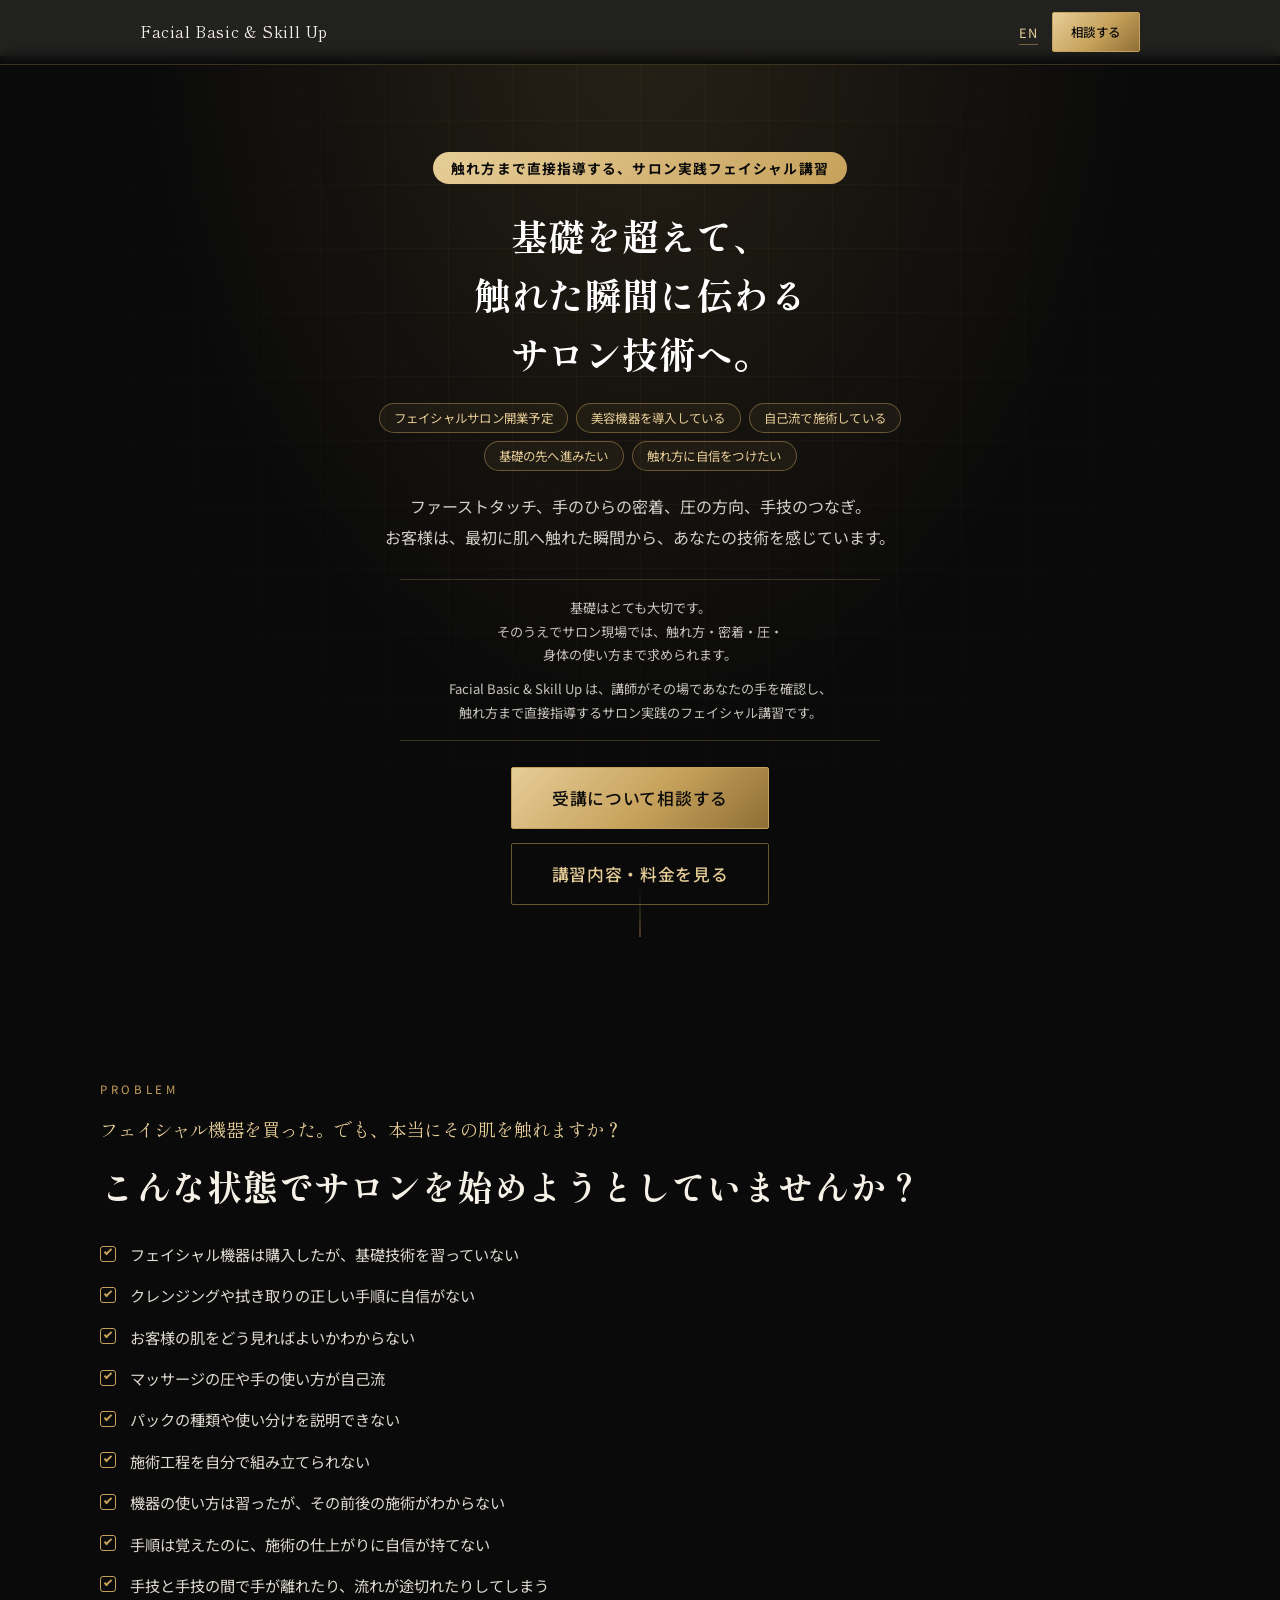
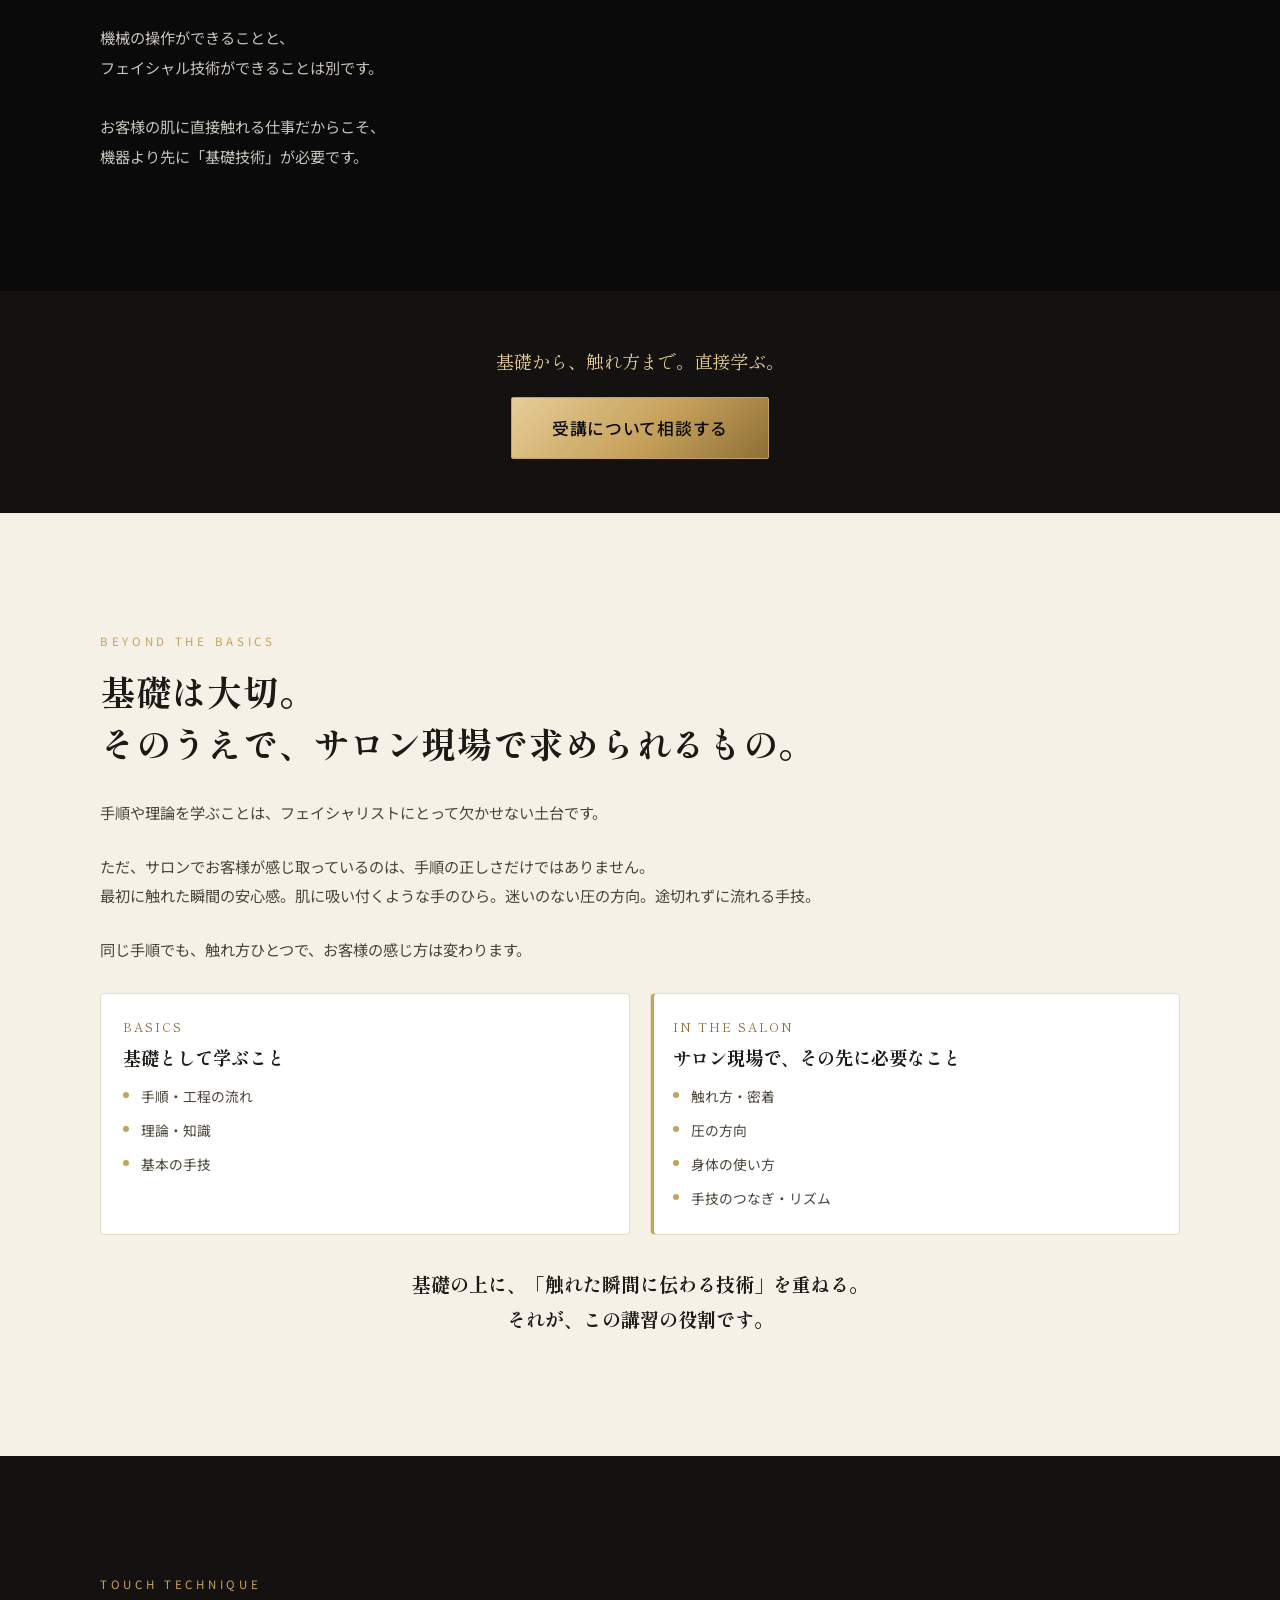
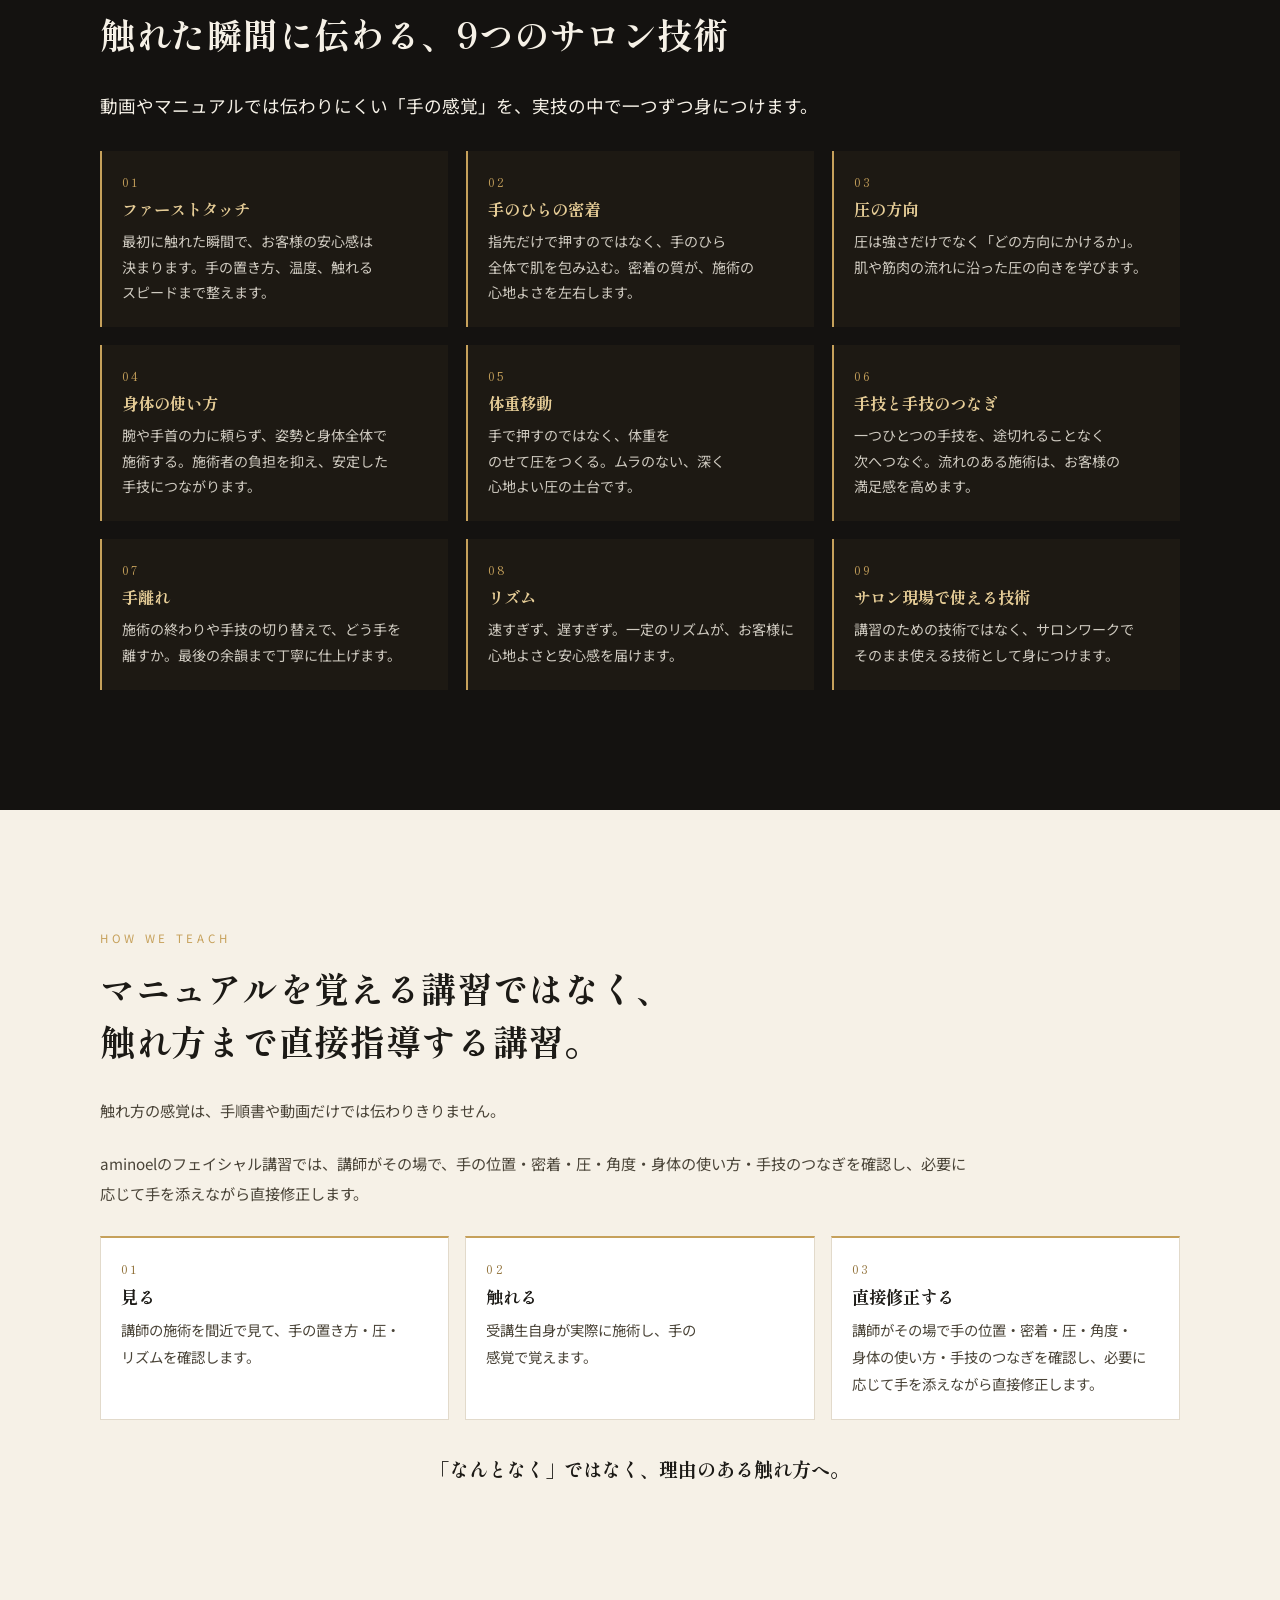
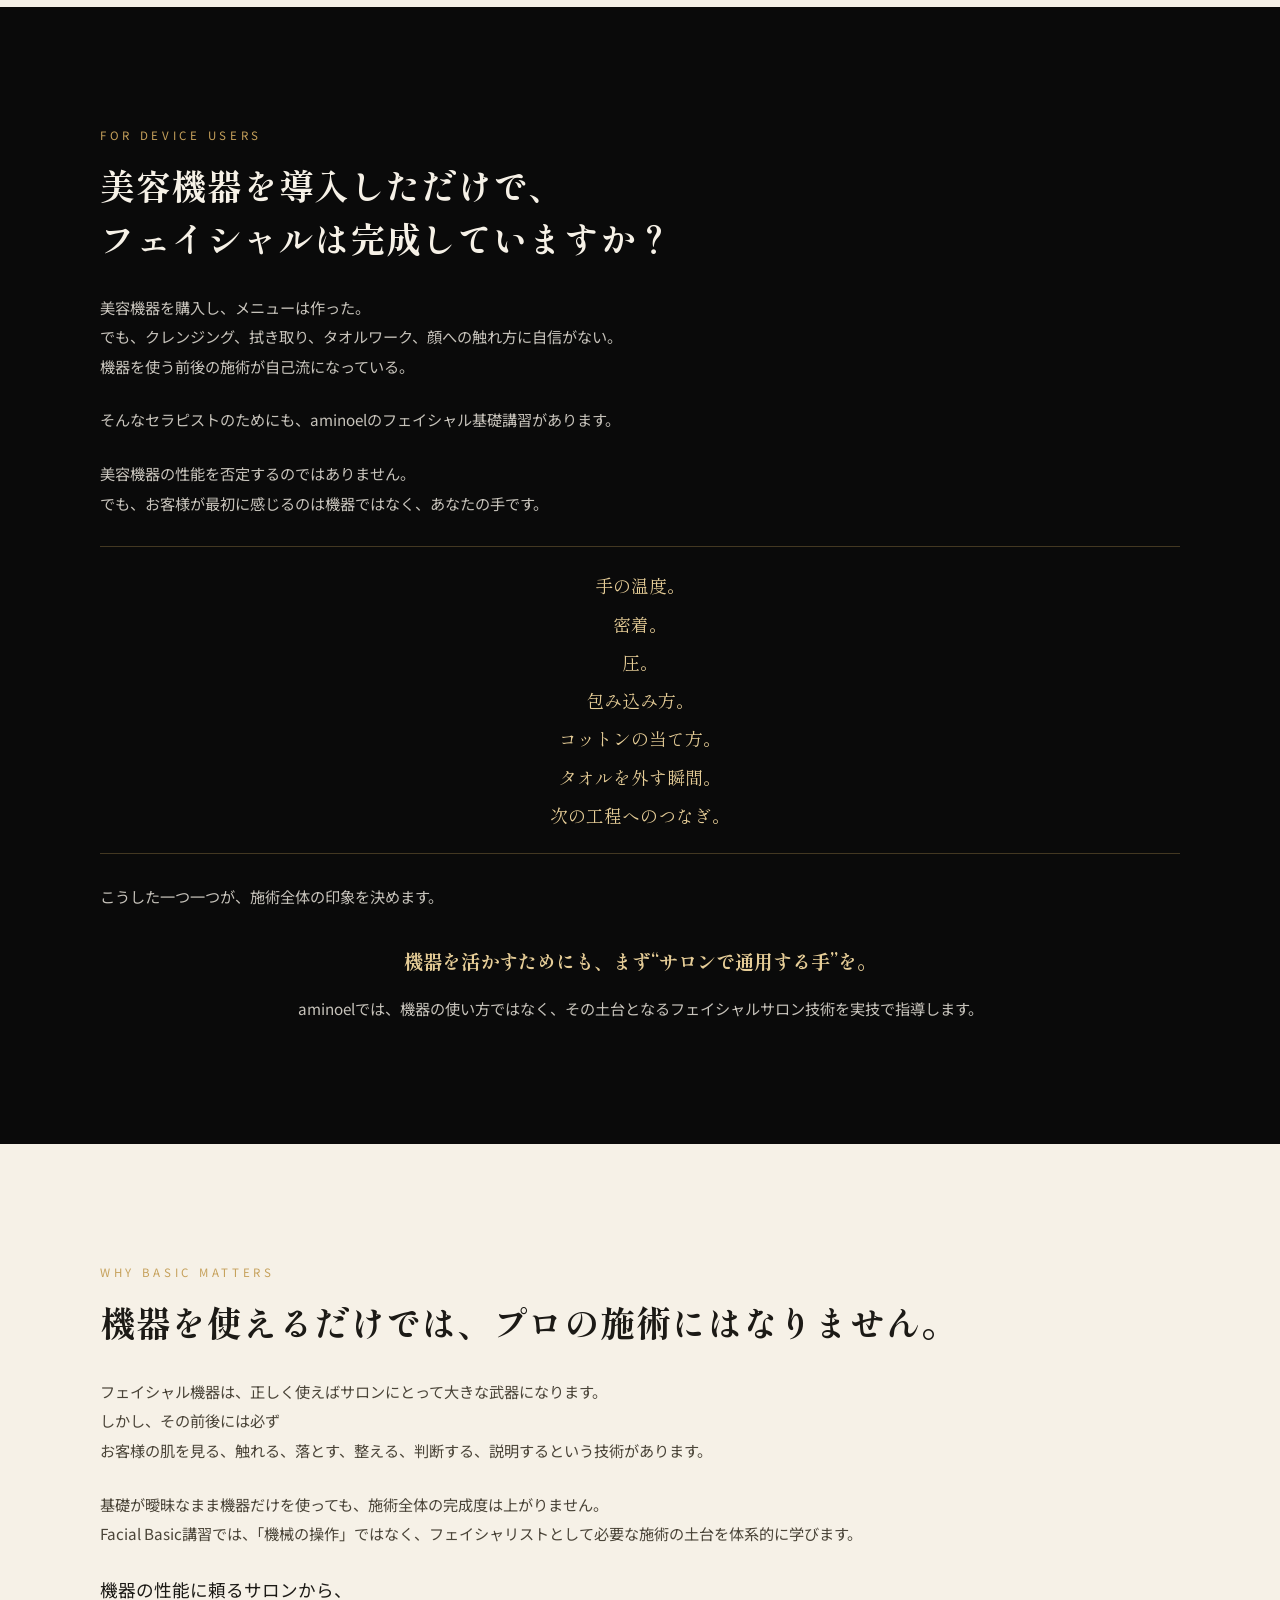
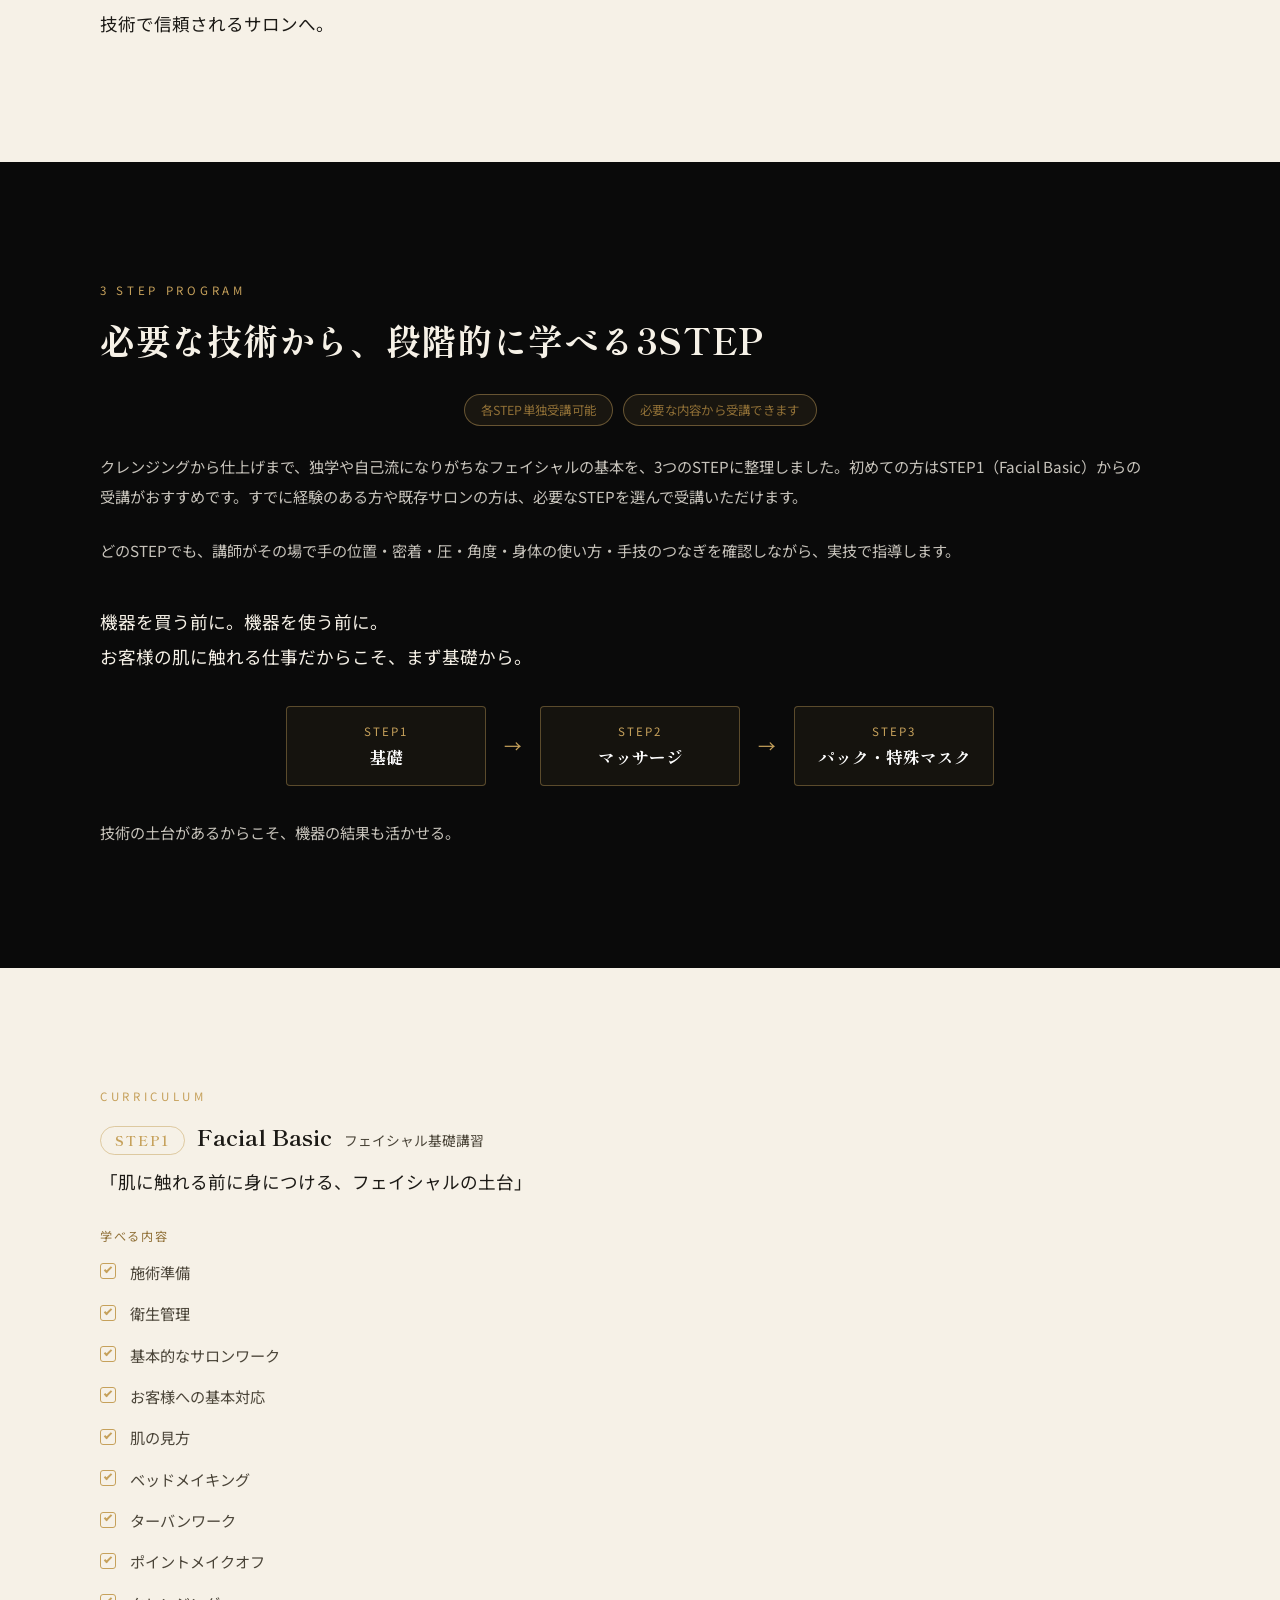
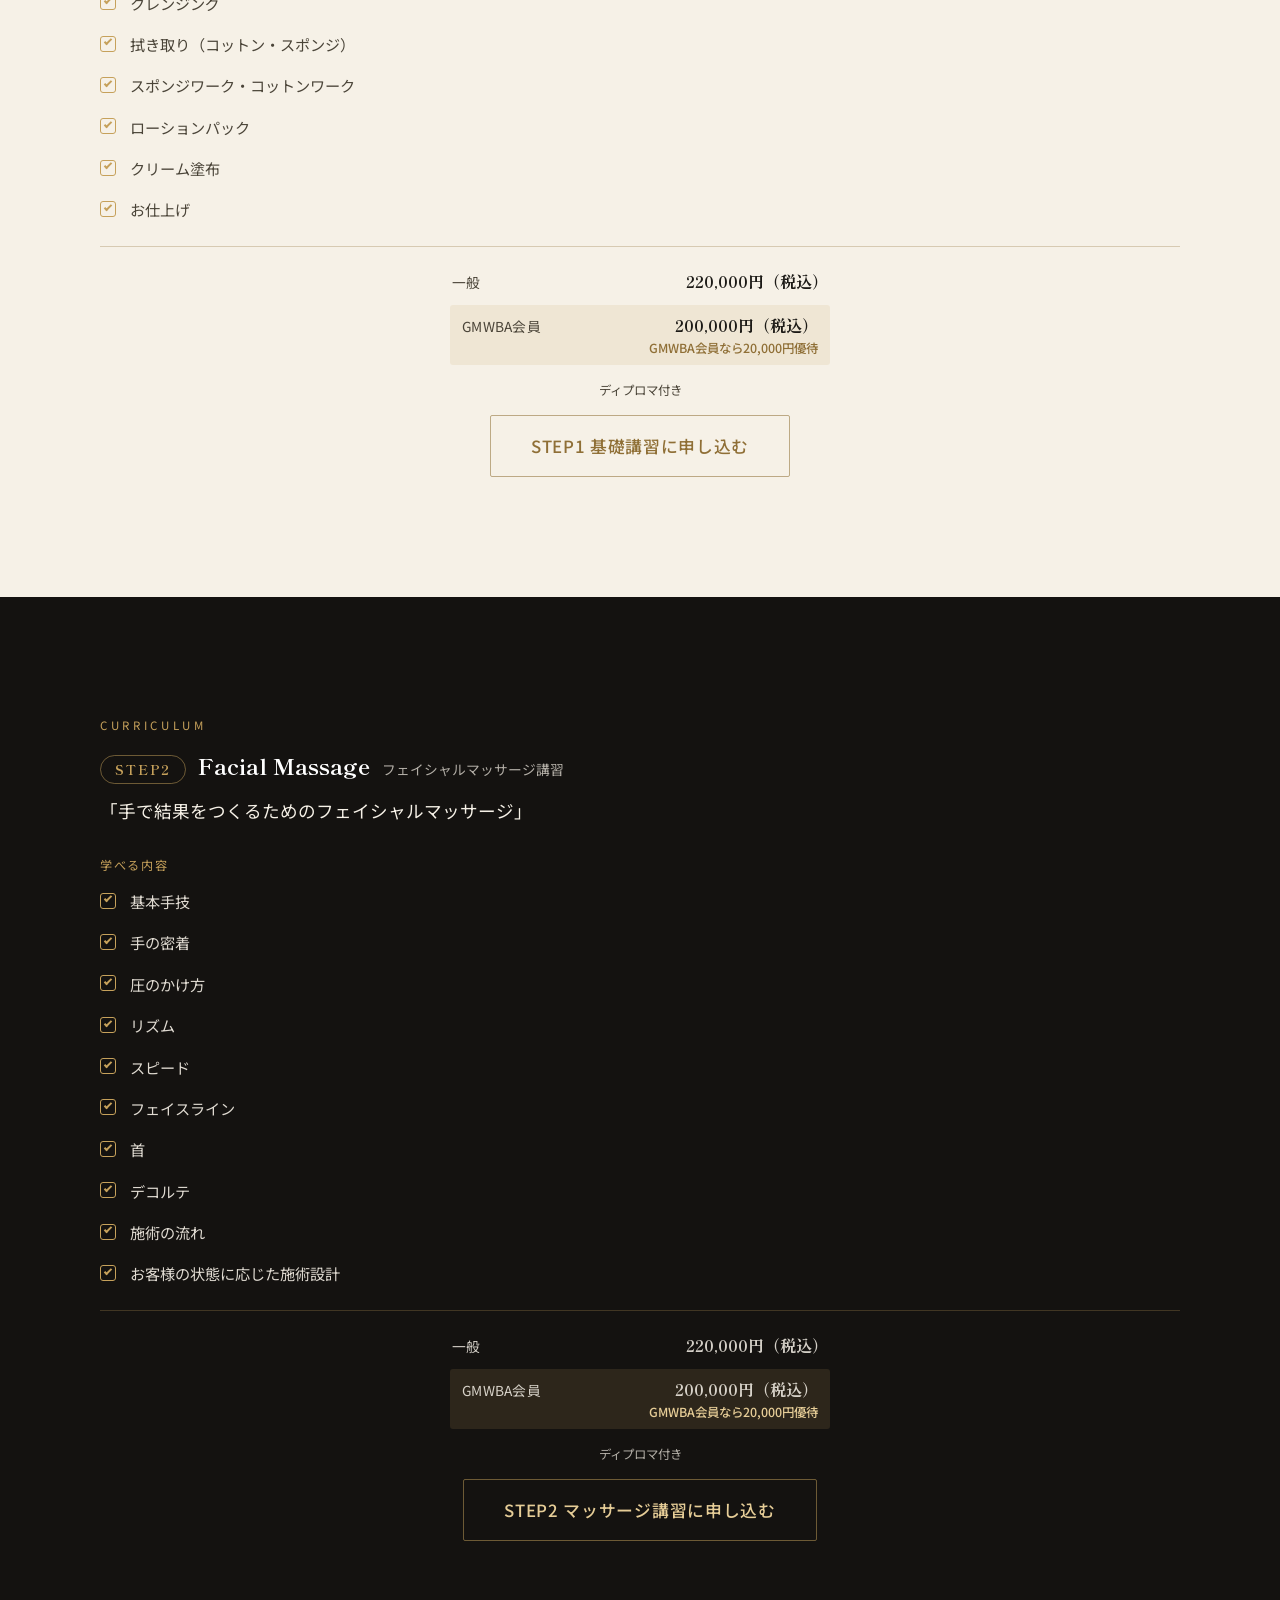
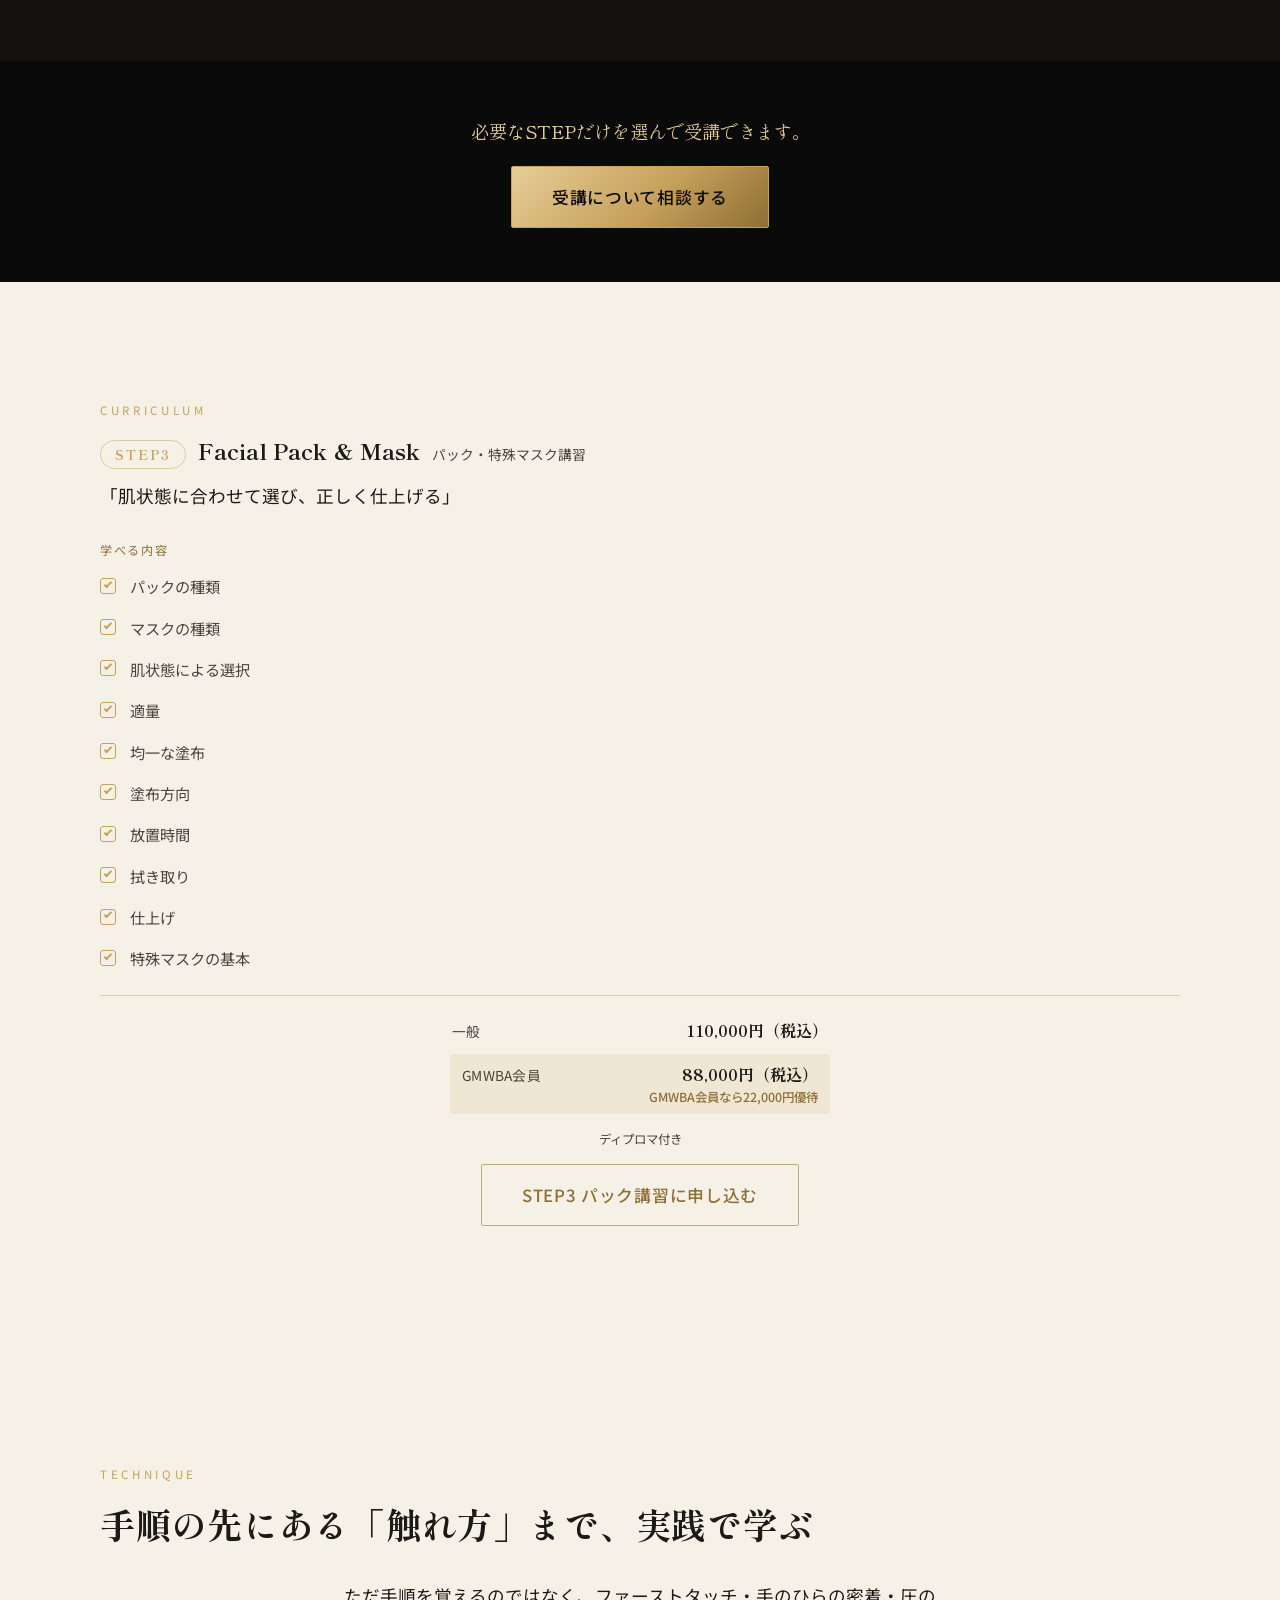
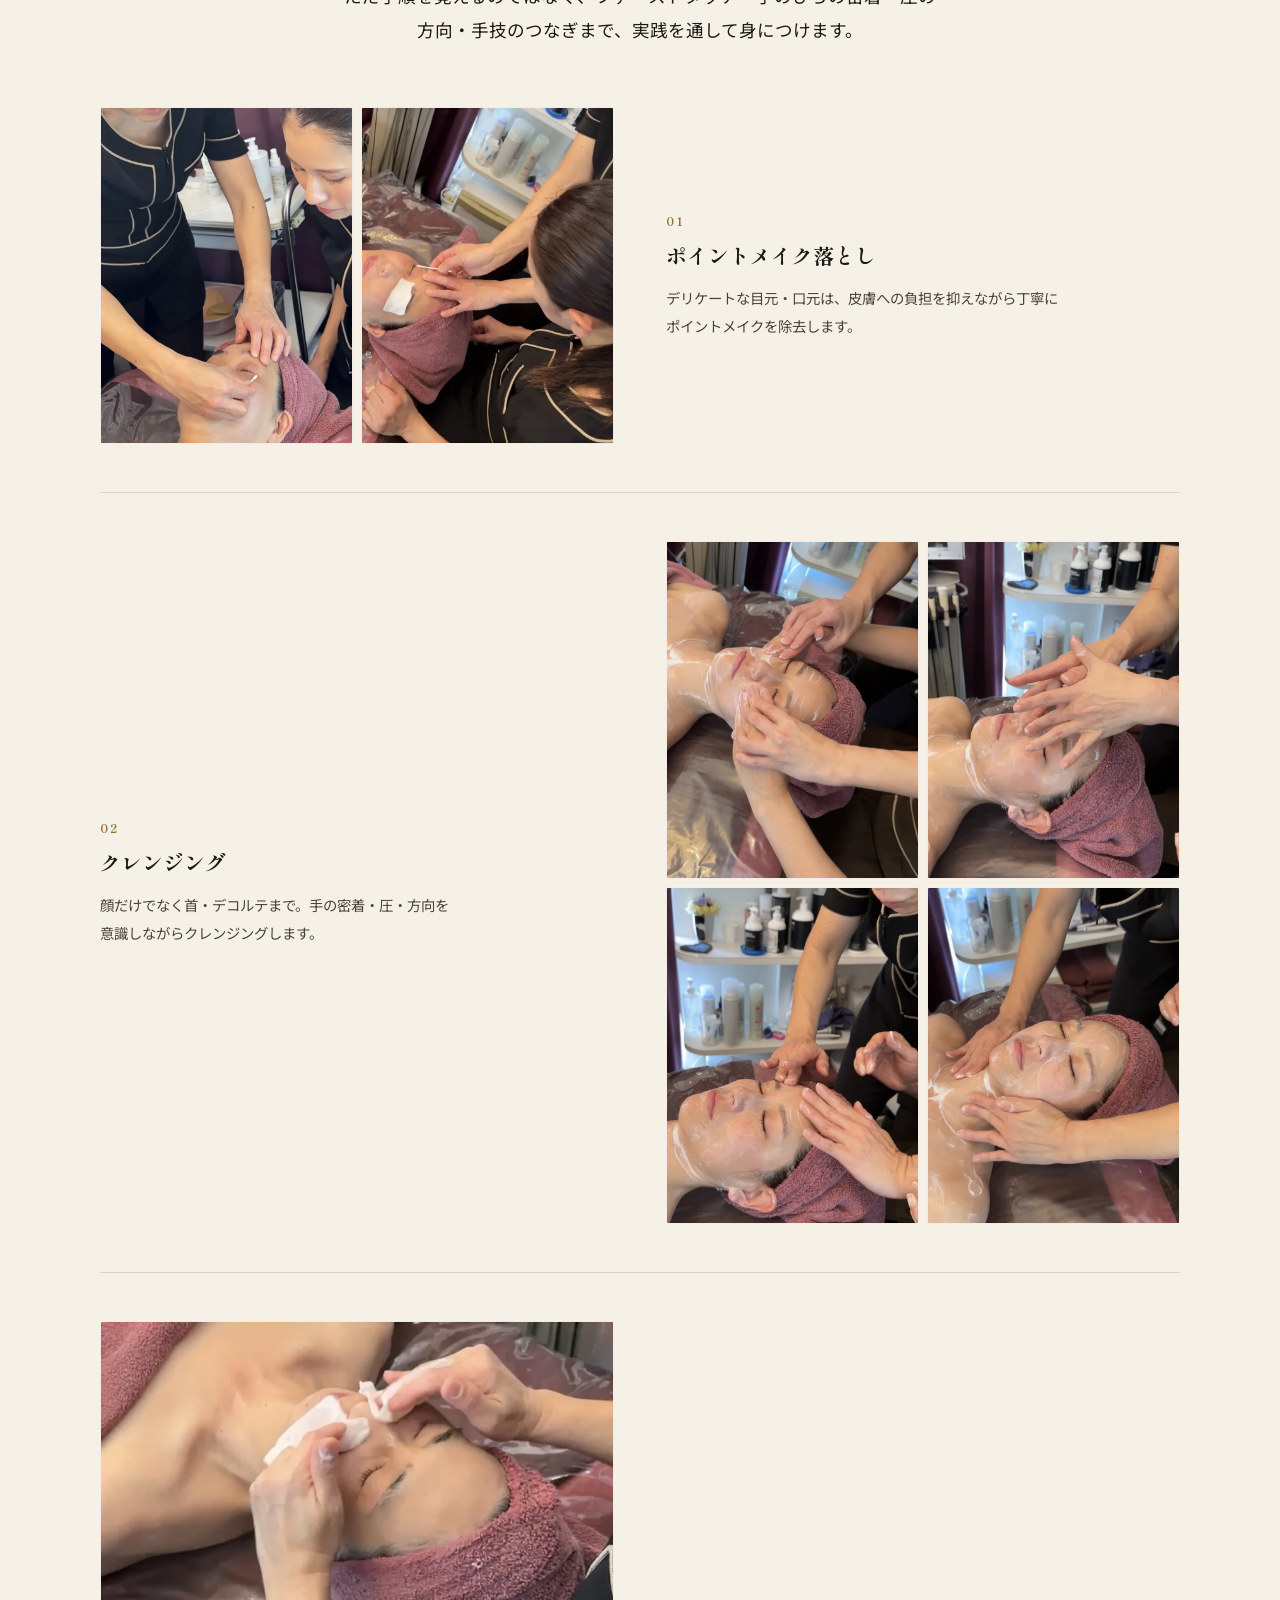
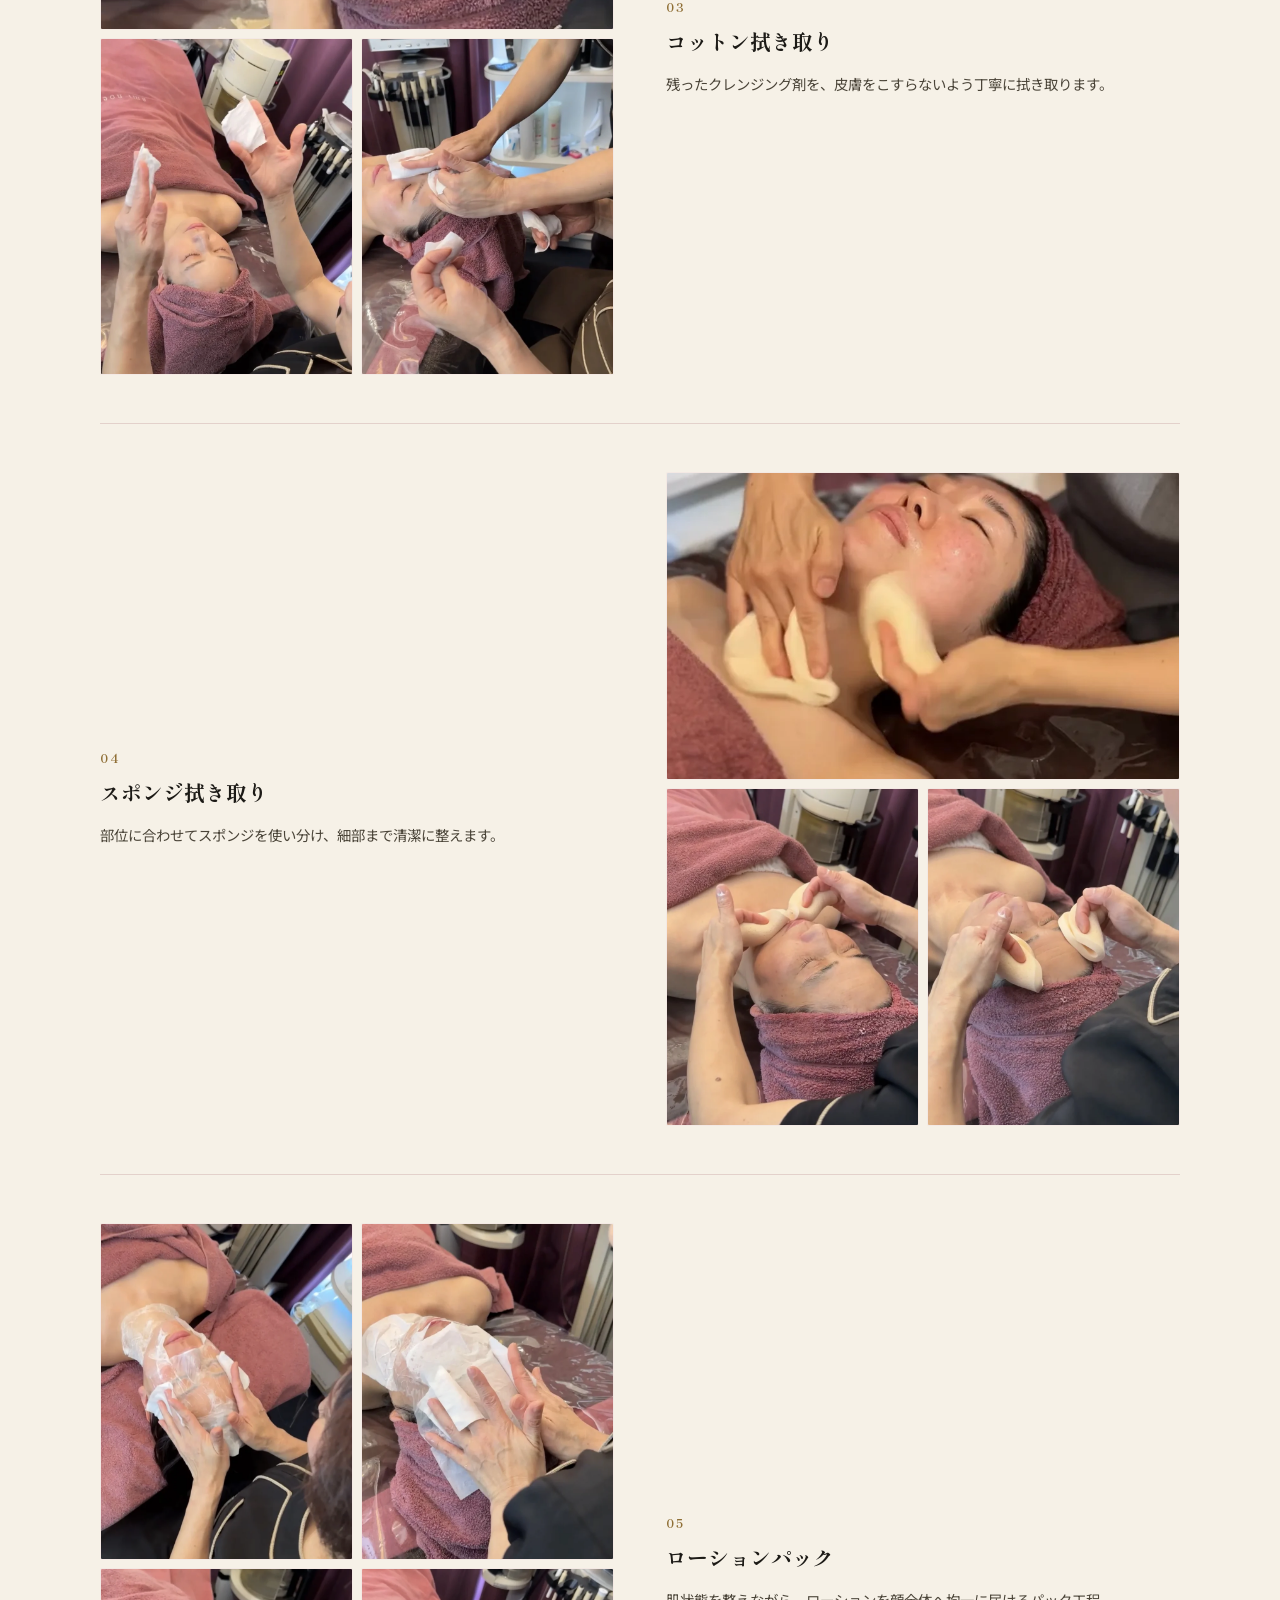
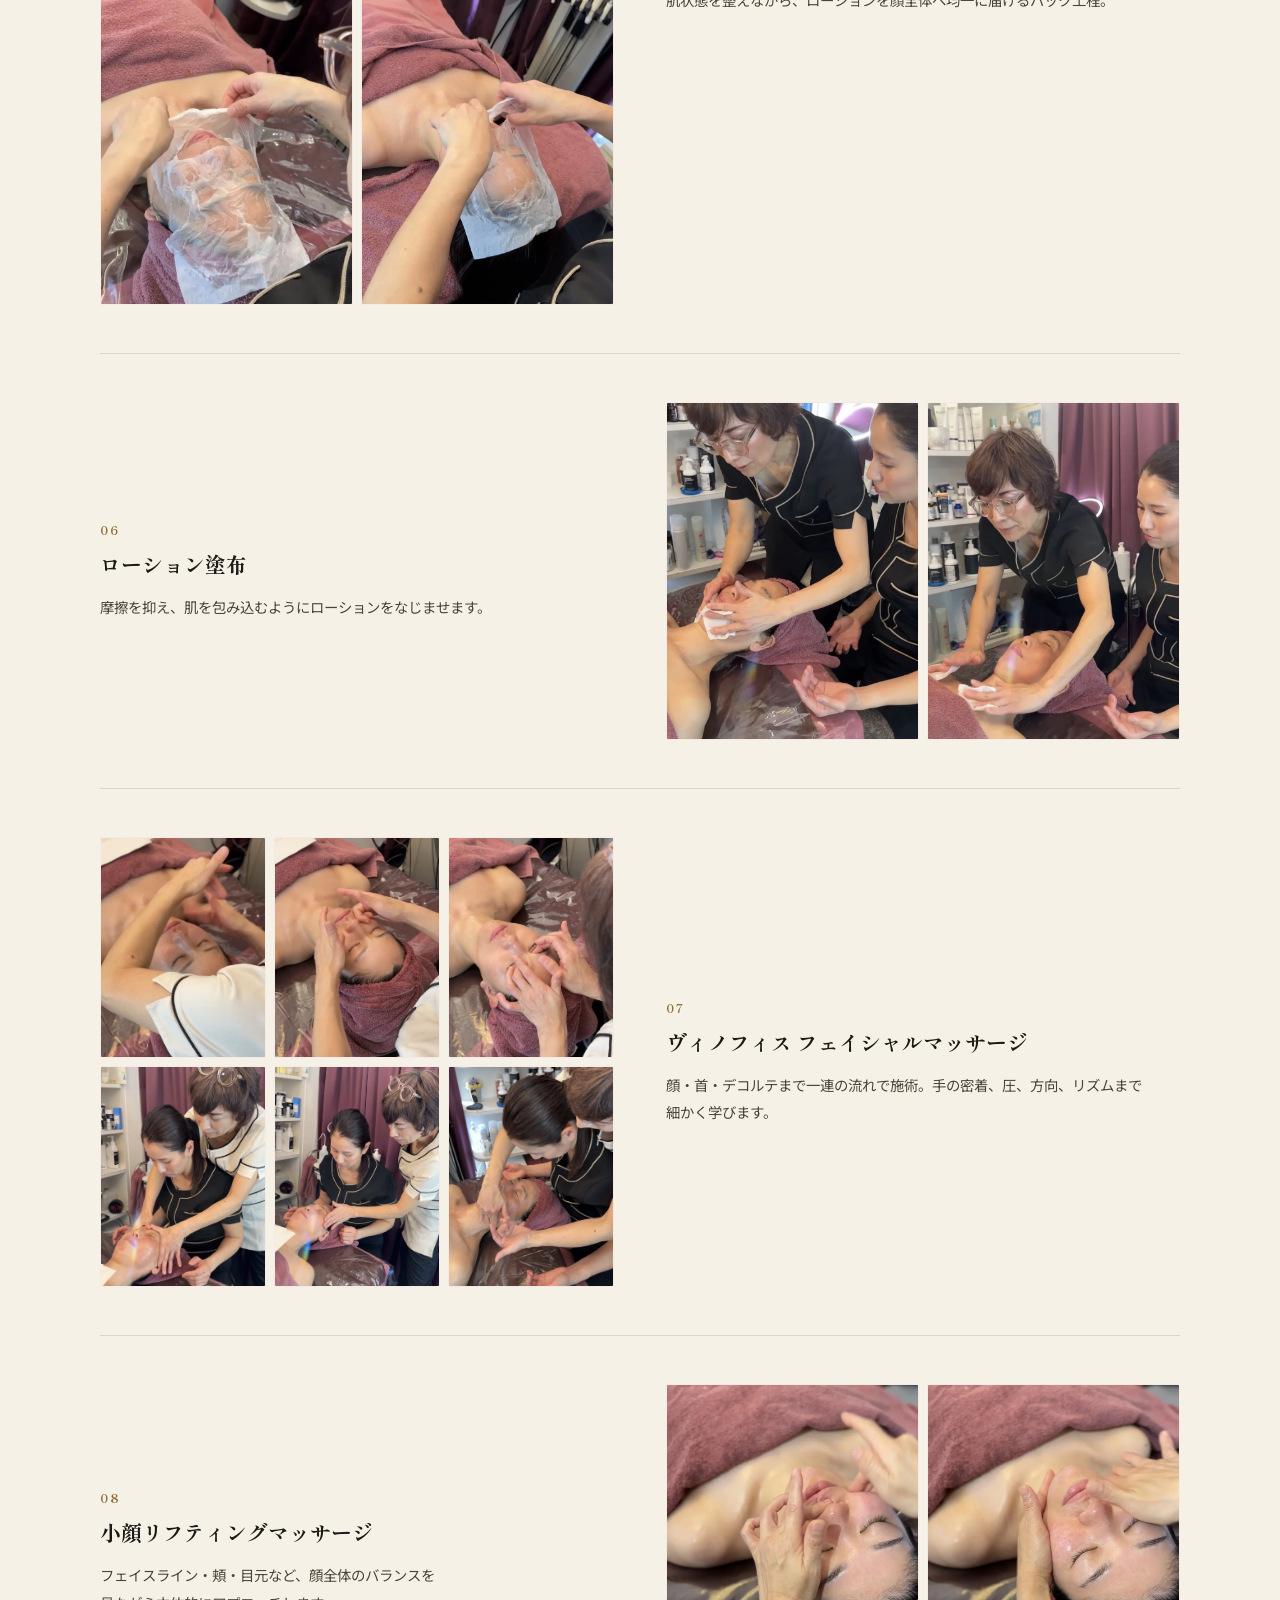
==== commit 5b6d4147: "サロン実践フェイシャル講習として日本語版を改訂し、英語版LPを追加 日本語版（index.html） - ファーストビューを「基礎を超えて、触れた瞬間に伝わるサロン技術へ。」に変更 - 新セクション追" ====
--- a/index.html
+++ b/index.html
@@ -7,6 +7,9 @@
 <meta name="description" content="フェイシャル機器を買った。でも、本当にその肌を触れますか？クレンジング・肌の見方・マッサージ・パックなど、フェイシャル施術の基礎をSTEP1〜STEP3で体系的に学ぶ実践講習です。">
 <meta name="robots" content="index,follow">
 <link rel="canonical" href="https://aminoel0307-ship-it.github.io/facial-basic-lp/">
+<link rel="alternate" hreflang="ja" href="https://aminoel0307-ship-it.github.io/facial-basic-lp/">
+<link rel="alternate" hreflang="en" href="https://aminoel0307-ship-it.github.io/facial-basic-lp/en/">
+<link rel="alternate" hreflang="x-default" href="https://aminoel0307-ship-it.github.io/facial-basic-lp/">
 
 <meta property="og:type" content="website">
 <meta property="og:url" content="https://aminoel0307-ship-it.github.io/facial-basic-lp/">
@@ -38,7 +41,10 @@
 <header class="site-header" id="site-header">
   <div class="site-header__inner">
     <a href="#top" class="site-header__logo">Facial Basic &amp; Skill Up</a>
-    <a href="#" class="btn btn--small btn--gold js-cta-consult site-header__cta">相談する</a>
+    <div class="site-header__actions">
+      <a href="en/" class="site-header__lang" hreflang="en" lang="en" aria-label="English page">EN</a>
+      <a href="#" class="btn btn--small btn--gold js-cta-consult site-header__cta">相談する</a>
+    </div>
   </div>
 </header>
 
@@ -47,30 +53,30 @@
   <!-- 1. ファーストビュー -->
   <section class="hero" id="top" aria-label="ファーストビュー">
     <div class="hero__inner">
-      <p class="hero__badge">3STEPで学ぶ フェイシャル基礎実践講習</p>
+      <p class="hero__badge">触れ方まで直接指導する、サロン実践フェイシャル講習</p>
 
       <h1 class="hero__title">
-        フェイシャル機器を買った。<br>
-        <span class="phrase">でも、本当にその肌を</span><span class="phrase">触れますか？</span>
+        <span class="phrase">基礎を超えて、</span><br>
+        <span class="phrase">触れた瞬間に伝わる</span><br>
+        <span class="phrase">サロン技術へ。</span>
       </h1>
 
       <div class="hero__tags" aria-label="対象">
         <span class="hero__tag">フェイシャルサロン開業予定</span>
-        <span class="hero__tag">機器を購入したばかり</span>
+        <span class="hero__tag">美容機器を導入している</span>
         <span class="hero__tag">自己流で施術している</span>
-        <span class="hero__tag">基礎を学び直したい</span>
-        <span class="hero__tag">技術に自信をつけたい</span>
+        <span class="hero__tag">基礎の先へ進みたい</span>
+        <span class="hero__tag">触れ方に自信をつけたい</span>
       </div>
 
       <p class="hero__lead">
-        クレンジング、肌の見方、マッサージ、パック。<br>
-        お客様の肌に触れる仕事だからこそ、<br>
-        まず「基礎」から学ぶ。
+        ファーストタッチ、手のひらの密着、圧の方向、手技のつなぎ。<br>
+        お客様は、最初に肌へ触れた瞬間から、あなたの技術を感じています。
       </p>
 
       <div class="hero__supplement">
-        <p>フェイシャル機器を導入しただけでは、<br>フェイシャリストにはなれません。</p>
-        <p>基礎技術があるからこそ、<br>機器の力も施術結果も活かせます。</p>
+        <p>基礎はとても大切です。<br><span class="phrase">そのうえでサロン現場では、</span><span class="phrase">触れ方・密着・圧・</span><span class="phrase">身体の使い方まで</span><span class="phrase">求められます。</span></p>
+        <p><span class="phrase">Facial Basic &amp; Skill Up は、</span><span class="phrase">講師がその場で</span><span class="phrase">あなたの手を確認し、</span><span class="phrase">触れ方まで直接指導する</span><span class="phrase">サロン実践の</span><span class="phrase">フェイシャル講習です。</span></p>
       </div>
 
       <div class="hero__cta-group">
@@ -85,6 +91,7 @@
   <section class="section section--dark" aria-labelledby="problem-title">
     <div class="section__inner">
       <p class="section__eyebrow">PROBLEM</p>
+      <p class="problem-intro"><span class="phrase">フェイシャル機器を買った。</span><span class="phrase">でも、本当にその肌を</span><span class="phrase">触れますか？</span></p>
       <h2 class="section__title" id="problem-title">こんな状態で<br class="sp-only"><span class="phrase">サロンを始めようと</span><span class="phrase">していませんか？</span></h2>
       <ul class="check-list">
         <li>フェイシャル機器は購入したが、基礎技術を習っていない</li>
@@ -94,6 +101,8 @@
         <li>パックの種類や使い分けを説明できない</li>
         <li>施術工程を自分で組み立てられない</li>
         <li>機器の使い方は習ったが、その前後の施術がわからない</li>
+        <li>手順は覚えたのに、施術の仕上がりに自信が持てない</li>
+        <li>手技と手技の間で手が離れたり、流れが途切れたりしてしまう</li>
       </ul>
       <p class="section__text" style="margin:24px 0 0;">
         機械の操作ができることと、<br>
@@ -107,12 +116,114 @@
   <!-- 中間CTA A -->
   <section class="section section--dark-2 section--compact" aria-label="相談のご案内">
     <div class="section__inner mid-cta">
-      <p class="mid-cta__lead">機器の前に必要な基礎を、体系的に。</p>
+      <p class="mid-cta__lead">基礎から、触れ方まで。直接学ぶ。</p>
       <a href="#" class="btn btn--gold btn--large js-cta-consult">受講について相談する</a>
     </div>
   </section>
 
-  <!-- 3. なぜ"機器だけ"では足りないのか -->
+  <!-- 4. 基礎は大切。そのうえで（BEYOND THE BASICS） -->
+  <section class="section section--ivory" aria-labelledby="beyond-title">
+    <div class="section__inner">
+      <p class="section__eyebrow">BEYOND THE BASICS</p>
+      <h2 class="section__title" id="beyond-title">基礎は大切。<br><span class="phrase">そのうえで、</span><span class="phrase">サロン現場で</span><span class="phrase">求められるもの。</span></h2>
+      <p class="section__text">手順や理論を学ぶことは、フェイシャリストにとって欠かせない土台です。</p>
+      <p class="section__text">
+        ただ、サロンでお客様が感じ取っているのは、手順の正しさだけではありません。<br>
+        最初に触れた瞬間の安心感。肌に吸い付くような手のひら。迷いのない圧の方向。途切れずに流れる手技。
+      </p>
+      <p class="section__text">同じ手順でも、触れ方ひとつで、お客様の感じ方は変わります。</p>
+      <div class="biz-grid biz-grid--two">
+        <div class="biz-card">
+          <p class="biz-card__num">BASICS</p>
+          <h3 class="biz-card__title">基礎として学ぶこと</h3>
+          <ul class="biz-card__list">
+            <li>手順・工程の流れ</li>
+            <li>理論・知識</li>
+            <li>基本の手技</li>
+          </ul>
+        </div>
+        <div class="biz-card biz-card--accent">
+          <p class="biz-card__num">IN THE SALON</p>
+          <h3 class="biz-card__title">サロン現場で、その先に必要なこと</h3>
+          <ul class="biz-card__list">
+            <li>触れ方・密着</li>
+            <li>圧の方向</li>
+            <li>身体の使い方</li>
+            <li>手技のつなぎ・リズム</li>
+          </ul>
+        </div>
+      </div>
+      <p class="section__closing"><span class="phrase">基礎の上に、</span><span class="phrase">「触れた瞬間に伝わる技術」を</span><span class="phrase">重ねる。</span><br>それが、この講習の役割です。</p>
+    </div>
+  </section>
+
+  <!-- 5. 触れた瞬間に伝わる、9つのサロン技術（TOUCH TECHNIQUE） -->
+  <section class="section section--dark-2" aria-labelledby="touch-title">
+    <div class="section__inner">
+      <p class="section__eyebrow">TOUCH TECHNIQUE</p>
+      <h2 class="section__title" id="touch-title"><span class="phrase">触れた瞬間に伝わる、</span><span class="phrase">9つのサロン技術</span></h2>
+      <p class="section__lead">動画やマニュアルでは伝わりにくい「手の感覚」を、実技の中で一つずつ身につけます。</p>
+      <div class="benefit-grid touch-grid">
+        <div class="benefit-card"><span class="benefit-card__num">01</span><h3 class="benefit-card__title">ファーストタッチ</h3><p class="benefit-card__text">最初に触れた瞬間で、お客様の安心感は決まります。手の置き方、温度、触れるスピードまで整えます。</p></div>
+        <div class="benefit-card"><span class="benefit-card__num">02</span><h3 class="benefit-card__title">手のひらの密着</h3><p class="benefit-card__text">指先だけで押すのではなく、手のひら全体で肌を包み込む。密着の質が、施術の心地よさを左右します。</p></div>
+        <div class="benefit-card"><span class="benefit-card__num">03</span><h3 class="benefit-card__title">圧の方向</h3><p class="benefit-card__text">圧は強さだけでなく「どの方向にかけるか」。肌や筋肉の流れに沿った圧の向きを学びます。</p></div>
+        <div class="benefit-card"><span class="benefit-card__num">04</span><h3 class="benefit-card__title">身体の使い方</h3><p class="benefit-card__text">腕や手首の力に頼らず、姿勢と身体全体で施術する。施術者の負担を抑え、安定した手技につながります。</p></div>
+        <div class="benefit-card"><span class="benefit-card__num">05</span><h3 class="benefit-card__title">体重移動</h3><p class="benefit-card__text">手で押すのではなく、体重をのせて圧をつくる。ムラのない、深く心地よい圧の土台です。</p></div>
+        <div class="benefit-card"><span class="benefit-card__num">06</span><h3 class="benefit-card__title">手技と手技のつなぎ</h3><p class="benefit-card__text">一つひとつの手技を、途切れることなく次へつなぐ。流れのある施術は、お客様の満足感を高めます。</p></div>
+        <div class="benefit-card"><span class="benefit-card__num">07</span><h3 class="benefit-card__title">手離れ</h3><p class="benefit-card__text">施術の終わりや手技の切り替えで、どう手を離すか。最後の余韻まで丁寧に仕上げます。</p></div>
+        <div class="benefit-card"><span class="benefit-card__num">08</span><h3 class="benefit-card__title">リズム</h3><p class="benefit-card__text">速すぎず、遅すぎず。一定のリズムが、お客様に心地よさと安心感を届けます。</p></div>
+        <div class="benefit-card"><span class="benefit-card__num">09</span><h3 class="benefit-card__title">サロン現場で使える技術</h3><p class="benefit-card__text">講習のための技術ではなく、サロンワークでそのまま使える技術として身につけます。</p></div>
+      </div>
+    </div>
+  </section>
+
+  <!-- 6. 触れ方まで直接指導（HOW WE TEACH） -->
+  <section class="section section--ivory" aria-labelledby="teach-title">
+    <div class="section__inner">
+      <p class="section__eyebrow">HOW WE TEACH</p>
+      <h2 class="section__title" id="teach-title"><span class="phrase">マニュアルを覚える</span><span class="phrase">講習ではなく、</span><br><span class="phrase">触れ方まで</span><span class="phrase">直接指導する講習。</span></h2>
+      <p class="section__text">触れ方の感覚は、手順書や動画だけでは伝わりきりません。</p>
+      <p class="section__text">aminoelのフェイシャル講習では、講師がその場で、手の位置・密着・圧・角度・身体の使い方・手技のつなぎを確認し、必要に応じて手を添えながら直接修正します。</p>
+      <div class="teach-steps">
+        <div class="teach-step"><p class="teach-step__num">01</p><h3 class="teach-step__title">見る</h3><p class="teach-step__text">講師の施術を間近で見て、手の置き方・圧・リズムを確認します。</p></div>
+        <div class="teach-step"><p class="teach-step__num">02</p><h3 class="teach-step__title">触れる</h3><p class="teach-step__text">受講生自身が実際に施術し、手の感覚で覚えます。</p></div>
+        <div class="teach-step"><p class="teach-step__num">03</p><h3 class="teach-step__title">直接修正する</h3><p class="teach-step__text">講師がその場で手の位置・密着・圧・角度・身体の使い方・手技のつなぎを確認し、必要に応じて手を添えながら直接修正します。</p></div>
+      </div>
+      <p class="section__closing"><span class="phrase">「なんとなく」ではなく、</span><span class="phrase">理由のある触れ方へ。</span></p>
+    </div>
+  </section>
+
+  <!-- 7. 美容機器を導入しているセラピストへ（FOR DEVICE USERS） -->
+  <section class="section section--dark" aria-labelledby="device-title">
+    <div class="section__inner">
+      <p class="section__eyebrow">FOR DEVICE USERS</p>
+      <h2 class="section__title" id="device-title"><span class="phrase">美容機器を</span><span class="phrase">導入しただけで、</span><br><span class="phrase">フェイシャルは</span><span class="phrase">完成していますか？</span></h2>
+      <p class="section__text">
+        美容機器を購入し、メニューは作った。<br>
+        でも、クレンジング、拭き取り、タオルワーク、顔への触れ方に自信がない。<br>
+        機器を使う前後の施術が自己流になっている。
+      </p>
+      <p class="section__text">そんなセラピストのためにも、aminoelのフェイシャル基礎講習があります。</p>
+      <p class="section__text">
+        美容機器の性能を否定するのではありません。<br>
+        でも、お客様が最初に感じるのは機器ではなく、あなたの手です。
+      </p>
+      <ul class="device-words">
+        <li>手の温度。</li>
+        <li>密着。</li>
+        <li>圧。</li>
+        <li>包み込み方。</li>
+        <li>コットンの当て方。</li>
+        <li>タオルを外す瞬間。</li>
+        <li>次の工程へのつなぎ。</li>
+      </ul>
+      <p class="section__text">こうした一つ一つが、施術全体の印象を決めます。</p>
+      <p class="section__closing"><span class="phrase">機器を活かすためにも、</span><span class="phrase">まず“サロンで通用する手”を。</span></p>
+      <p class="section__text" style="margin:16px 0 0;text-align:center;"><span class="phrase">aminoelでは、</span><span class="phrase">機器の使い方ではなく、</span><span class="phrase">その土台となる</span><span class="phrase">フェイシャルサロン技術を</span><span class="phrase">実技で指導します。</span></p>
+    </div>
+  </section>
+
+  <!-- 8. なぜ"機器だけ"では足りないのか -->
   <section class="section section--ivory" aria-labelledby="why-title">
     <div class="section__inner">
       <p class="section__eyebrow">WHY BASIC MATTERS</p>
@@ -133,7 +244,7 @@
     </div>
   </section>
 
-  <!-- 4. Facial Basic & Skill Upとは -->
+  <!-- 9. Facial Basic & Skill Upとは（3STEP） -->
   <section class="section section--dark" aria-labelledby="about-title">
     <div class="section__inner">
       <p class="section__eyebrow">3 STEP PROGRAM</p>
@@ -146,6 +257,9 @@
 
       <p class="section__text">
         クレンジングから仕上げまで、独学や自己流になりがちなフェイシャルの基本を、3つのSTEPに整理しました。初めての方はSTEP1（Facial Basic）からの受講がおすすめです。すでに経験のある方や既存サロンの方は、必要なSTEPを選んで受講いただけます。
+      </p>
+      <p class="section__text">
+        どのSTEPでも、講師がその場で手の位置・密着・圧・角度・身体の使い方・手技のつなぎを確認しながら、実技で指導します。
       </p>
 
       <p class="section__lead" style="margin-top:40px;">
@@ -324,9 +438,9 @@
   <section class="section section--ivory process-section" aria-labelledby="process-title">
     <div class="section__inner">
       <p class="section__eyebrow">TECHNIQUE</p>
-      <h2 class="section__title" id="process-title">フェイシャル技術を、<br class="sp-only">基礎から実践まで</h2>
+      <h2 class="section__title" id="process-title"><span class="phrase">手順の先にある</span><span class="phrase">「触れ方」まで、</span><span class="phrase">実践で学ぶ</span></h2>
       <p class="section__lead process-lead-copy">
-        ただ手順を覚えるのではなく、手の使い方・圧・方向・お客様への触れ方まで、実践を通して身につけます。
+        ただ手順を覚えるのではなく、ファーストタッチ・手のひらの密着・圧の方向・手技のつなぎまで、実践を通して身につけます。
       </p>
 
       <div class="process-list">
@@ -504,6 +618,9 @@
         <li>フェイシャルメニューを増やしたい方</li>
         <li>スタッフ教育の基準を作りたいサロンオーナー</li>
         <li>お客様に自信を持って説明できるようになりたい方</li>
+        <li>美容機器を導入しているが、機器の前後の施術に自信がない方</li>
+        <li>美容学校やスクールで学んだ基礎を、サロン現場の技術に高めたい方</li>
+        <li>手順は身についたので、触れ方・圧・リズムを磨きたい方</li>
       </ul>
     </div>
   </section>
@@ -521,6 +638,9 @@
         <li>施術メニューを体系化できる</li>
         <li>自信を持ってお客様の肌に触れられる</li>
         <li>新人スタッフ教育にも活用できる</li>
+        <li>ファーストタッチから、お客様に安心感を届けられる</li>
+        <li>体重移動と身体の使い方で、安定した施術ができる</li>
+        <li>手技を途切れさせず、流れのある施術ができる</li>
       </ul>
     </div>
   </section>
@@ -528,7 +648,7 @@
   <!-- 中間CTA C -->
   <section class="section section--dark section--compact" aria-label="相談のご案内">
     <div class="section__inner mid-cta">
-      <p class="mid-cta__lead">自己流の技術を、体系立てて学び直す。</p>
+      <p class="mid-cta__lead">手順の先にある、触れ方を学ぶ。</p>
       <a href="#" class="btn btn--gold btn--large js-cta-consult">受講について相談する</a>
     </div>
   </section>
@@ -559,6 +679,21 @@
             美容・エステティック業界に携わり26年以上。これまで30,000名以上の施術に携わり、10,000名以上の技術者・セラピスト育成に関わってきました。自らサロン・スクール経営を続けながら、現場で培った実践的な知識と技術を伝えています。
           </p>
         </div>
+      </div>
+      <div class="message">
+        <p class="message__label">MESSAGE FROM AMY<br>Amyからのメッセージ</p>
+        <p class="message__text">
+          フェイシャルは、手順を覚えれば終わりではありません。<br>
+          お客様は、最初に肌へ触れた瞬間から、その人の技術を感じています。<br>
+          密着、圧、手の温度、身体の使い方、手を離す瞬間まで。
+        </p>
+        <p class="message__text">基礎はとても大切です。でも、サロン現場ではその先の技術が必要です。</p>
+        <p class="message__text">私が26年以上のサロン現場で培ってきた、“お客様に任せたいと思っていただける手”を、直接伝えます。</p>
+        <p class="message__text">
+          遠回りせず、最初からサロンで使える技術を身につけてほしい。<br>
+          それがaminoelのフェイシャル講習です。
+        </p>
+        <p class="message__sign">— Akemi Watanabe / Amy</p>
       </div>
     </div>
   </section>
@@ -592,6 +727,8 @@
           <p class="section__text">
             イタリアでは、現地パートナーのNoemiとともにスクールを開催予定。日本で培ってきたフェイシャル技術、サロンワーク、接客、施術の考え方まで、実践形式で伝えていきます。
           </p>
+          <p class="section__text">海外から日本での受講を希望される方へ、英語のご案内ページをご用意しています。</p>
+          <a href="en/" class="lang-link" hreflang="en" lang="en">English page for international students →</a>
         </div>
       </div>
     </div>
@@ -738,6 +875,18 @@
           <summary class="faq-item__q">申込み方法は？</summary>
           <p class="faq-item__a">LP内の「受講について相談する」または「受講を希望する」ボタン、各STEPの申込みボタンから公式LINEにご案内します。</p>
         </details>
+        <details class="faq-item">
+          <summary class="faq-item__q">美容学校やほかのスクールで基礎を学んだことがあります。受講する意味はありますか？</summary>
+          <p class="faq-item__a">はい。学んできた基礎を大切にしながら、ファーストタッチ・手のひらの密着・圧の方向・手技のつなぎなど、サロン現場で求められる触れ方を直接指導します。経験に応じて、必要なSTEPを選んで受講いただけます。</p>
+        </details>
+        <details class="faq-item">
+          <summary class="faq-item__q">美容機器をすでに導入しています。機器を使うサロンでも役立ちますか？</summary>
+          <p class="faq-item__a">はい。本講習は機器の操作ではなく、クレンジング・拭き取り・タオルワーク・触れ方など、機器を使う前後の施術を含むフェイシャルサロン技術を実技で指導します。</p>
+        </details>
+        <details class="faq-item">
+          <summary class="faq-item__q">海外在住ですが、受講できますか？</summary>
+          <p class="faq-item__a">はい、ご相談ください。言語面のサポートや受講の手配については、事前にお問い合わせください。<a href="en/" class="lang-link" hreflang="en" lang="en">英語のご案内ページ</a>もご用意しています。</p>
+        </details>
       </div>
     </div>
   </section>
@@ -745,9 +894,9 @@
   <!-- 14. 最終CTA -->
   <section class="section section--dark-2 section--final" aria-labelledby="final-title">
     <div class="section__inner">
-      <h2 class="section__title" id="final-title">フェイシャル技術を、<br class="sp-only">自己流のままにしない。</h2>
+      <h2 class="section__title" id="final-title"><span class="phrase">基礎を超えて、</span><br><span class="phrase">触れた瞬間に伝わる</span><span class="phrase">サロン技術へ。</span></h2>
       <p class="section__lead" style="max-width:780px;">
-        基礎・実践・サロンワーク・接客まで、現場で使える技術として身につけるための講習です。<br>
+        手順を覚えるだけで終わらない。触れ方・密着・圧・身体の使い方まで、講師が直接指導し、サロン現場で使える技術として身につけるための講習です。<br>
         受講STEPに迷われる方は、まずご相談ください。
       </p>
       <div class="hero__cta-group">
--- a/css/style.css
+++ b/css/style.css
@@ -1146,3 +1146,200 @@
   margin: 0 0 12px;
 }
 .site-footer__note { margin: 12px 0 0; line-height: 1.8; }
+
+/* ==========================================================================
+   サロン実践フェイシャル講習（触れ方の直接指導）関連セクション
+   ========================================================================== */
+
+/* ---------- Header: 言語切替 ---------- */
+.site-header__actions {
+  display: flex;
+  align-items: center;
+  gap: 14px;
+}
+.site-header__lang {
+  font-size: 0.8rem;
+  letter-spacing: 0.08em;
+  color: var(--color-gold-light);
+  border-bottom: 1px solid rgba(198, 161, 91, 0.5);
+  padding: 4px 0 2px;
+  white-space: nowrap;
+}
+.site-header__lang:hover,
+.site-header__lang:focus-visible { color: var(--color-white); }
+
+/* ---------- PROBLEM 導入文 ---------- */
+.problem-intro {
+  font-family: var(--font-serif);
+  font-size: clamp(1rem, 3.4vw, 1.15rem);
+  line-height: 1.8;
+  color: var(--color-gold-light);
+  margin: 0 0 14px;
+}
+
+/* ---------- 締めの強調文 ---------- */
+.section__closing {
+  font-family: var(--font-serif);
+  font-weight: 700;
+  font-size: clamp(1.02rem, 3.4vw, 1.2rem);
+  line-height: 1.8;
+  margin: 32px 0 0;
+  text-align: center;
+}
+.section--dark .section__closing,
+.section--dark-2 .section__closing { color: var(--color-gold-light); }
+.section--ivory .section__closing { color: var(--color-ink); }
+
+/* ---------- 2列の対比（基礎／その先） ---------- */
+.biz-grid--two { margin: 28px 0 0; }
+@media (min-width: 640px) {
+  .biz-grid--two { grid-template-columns: 1fr 1fr; }
+}
+.biz-card--accent {
+  border-color: var(--color-gold);
+  box-shadow: inset 3px 0 0 var(--color-gold);
+}
+
+/* ---------- 9つの技術カード ---------- */
+.touch-grid { margin-top: 28px; }
+@media (min-width: 900px) {
+  .touch-grid { grid-template-columns: repeat(3, 1fr); }
+}
+.benefit-card__num {
+  display: block;
+  font-family: var(--font-serif);
+  font-size: 0.78rem;
+  letter-spacing: 0.18em;
+  color: var(--color-gold);
+  margin: 0 0 6px;
+}
+
+/* ---------- 指導の3ステップ ---------- */
+.teach-steps {
+  display: grid;
+  grid-template-columns: 1fr;
+  gap: 16px;
+  margin: 28px 0 0;
+}
+@media (min-width: 769px) {
+  .teach-steps { grid-template-columns: repeat(3, 1fr); }
+}
+.teach-step {
+  padding: 22px 20px;
+  border: 1px solid rgba(143, 111, 54, 0.25);
+  border-top: 2px solid var(--color-gold);
+  background: var(--color-white);
+}
+.teach-step__num {
+  font-family: var(--font-serif);
+  font-size: 0.78rem;
+  letter-spacing: 0.18em;
+  color: var(--color-gold-deep);
+  margin: 0 0 6px;
+}
+.teach-step__title {
+  font-family: var(--font-serif);
+  font-weight: 700;
+  font-size: 1.08rem;
+  color: var(--color-ink);
+  margin: 0 0 8px;
+}
+.teach-step__text {
+  font-size: 0.9rem;
+  line-height: 1.85;
+  color: var(--color-ink-soft);
+  margin: 0;
+}
+
+/* ---------- 美容機器セクション：要素の縦並び ---------- */
+.device-words {
+  display: flex;
+  flex-direction: column;
+  align-items: center;
+  gap: 6px;
+  margin: 28px 0;
+  padding: 22px 16px;
+  border-top: 1px solid rgba(198, 161, 91, 0.3);
+  border-bottom: 1px solid rgba(198, 161, 91, 0.3);
+}
+.device-words li {
+  font-family: var(--font-serif);
+  font-size: clamp(1rem, 3.4vw, 1.12rem);
+  line-height: 1.8;
+  color: var(--color-gold-light);
+  text-align: center;
+}
+
+/* ---------- Amyからのメッセージ ---------- */
+.message {
+  margin: 40px 0 0;
+  padding: 28px 22px;
+  border: 1px solid rgba(198, 161, 91, 0.4);
+  background: rgba(198, 161, 91, 0.06);
+}
+@media (min-width: 769px) {
+  .message { padding: 36px 40px; }
+}
+.message__label {
+  font-size: 0.76rem;
+  letter-spacing: 0.18em;
+  color: var(--color-gold);
+  margin: 0 0 16px;
+}
+.message__text {
+  font-family: var(--font-serif);
+  font-size: clamp(0.98rem, 3.2vw, 1.08rem);
+  line-height: 2;
+  color: var(--color-ivory);
+  margin: 0 0 16px;
+}
+.message__sign {
+  font-family: var(--font-serif);
+  font-size: 0.95rem;
+  color: var(--color-gold-light);
+  margin: 8px 0 0;
+  text-align: right;
+}
+
+/* ---------- 言語ページへのリンク ---------- */
+.lang-link {
+  display: inline-block;
+  align-self: flex-start;
+  font-size: 0.9rem;
+  letter-spacing: 0.02em;
+  color: var(--color-gold-light);
+  border-bottom: 1px solid rgba(198, 161, 91, 0.6);
+  padding-bottom: 2px;
+}
+.lang-link:hover,
+.lang-link:focus-visible { color: var(--color-white); }
+
+/* ---------- 英語版：4項目の特長／長いヘッダーボタン ---------- */
+@media (min-width: 640px) {
+  .teach-steps--four { grid-template-columns: 1fr 1fr; }
+}
+@media (min-width: 1000px) {
+  .teach-steps--four { grid-template-columns: repeat(4, 1fr); }
+}
+.site-header__cta--wrap {
+  white-space: normal;
+  max-width: 170px;
+  line-height: 1.35;
+  padding: 6px 12px;
+  font-size: 0.72rem;
+}
+@media (min-width: 769px) {
+  .site-header__cta--wrap { max-width: none; white-space: nowrap; font-size: 0.78rem; padding: 10px 18px; }
+}
+/* 英語版：見出しの末尾1語だけが次の行に残らないよう行の長さをそろえる */
+html[lang="en"] h1,
+html[lang="en"] h2,
+html[lang="en"] h3 { text-wrap: balance; }
+html[lang="en"] .hero__lead { text-wrap: balance; }
+@media (max-width: 768px) {
+  .site-header__actions { gap: 10px; }
+  .site-header__cta--wrap { max-width: 150px; }
+}
+html[lang="en"] .section__lead,
+html[lang="en"] .section__closing,
+html[lang="en"] .mid-cta__lead { text-wrap: balance; }
